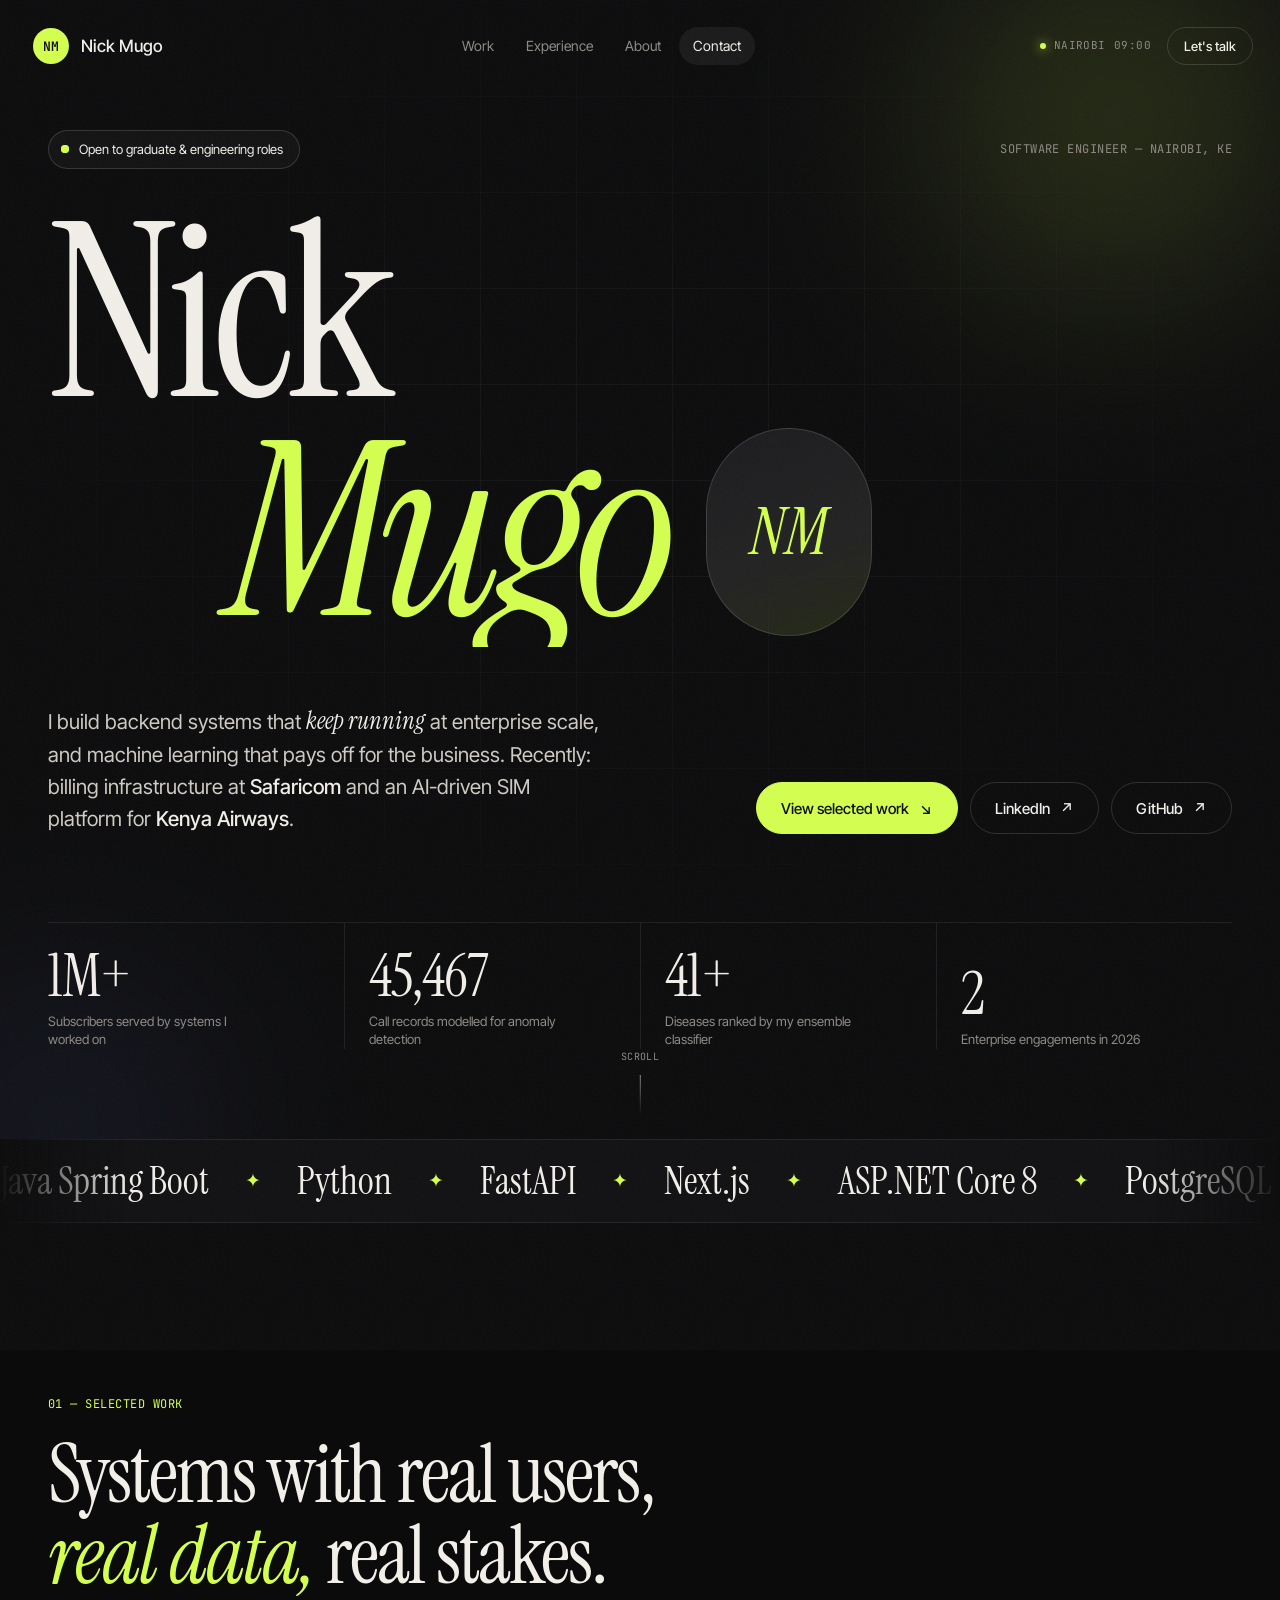
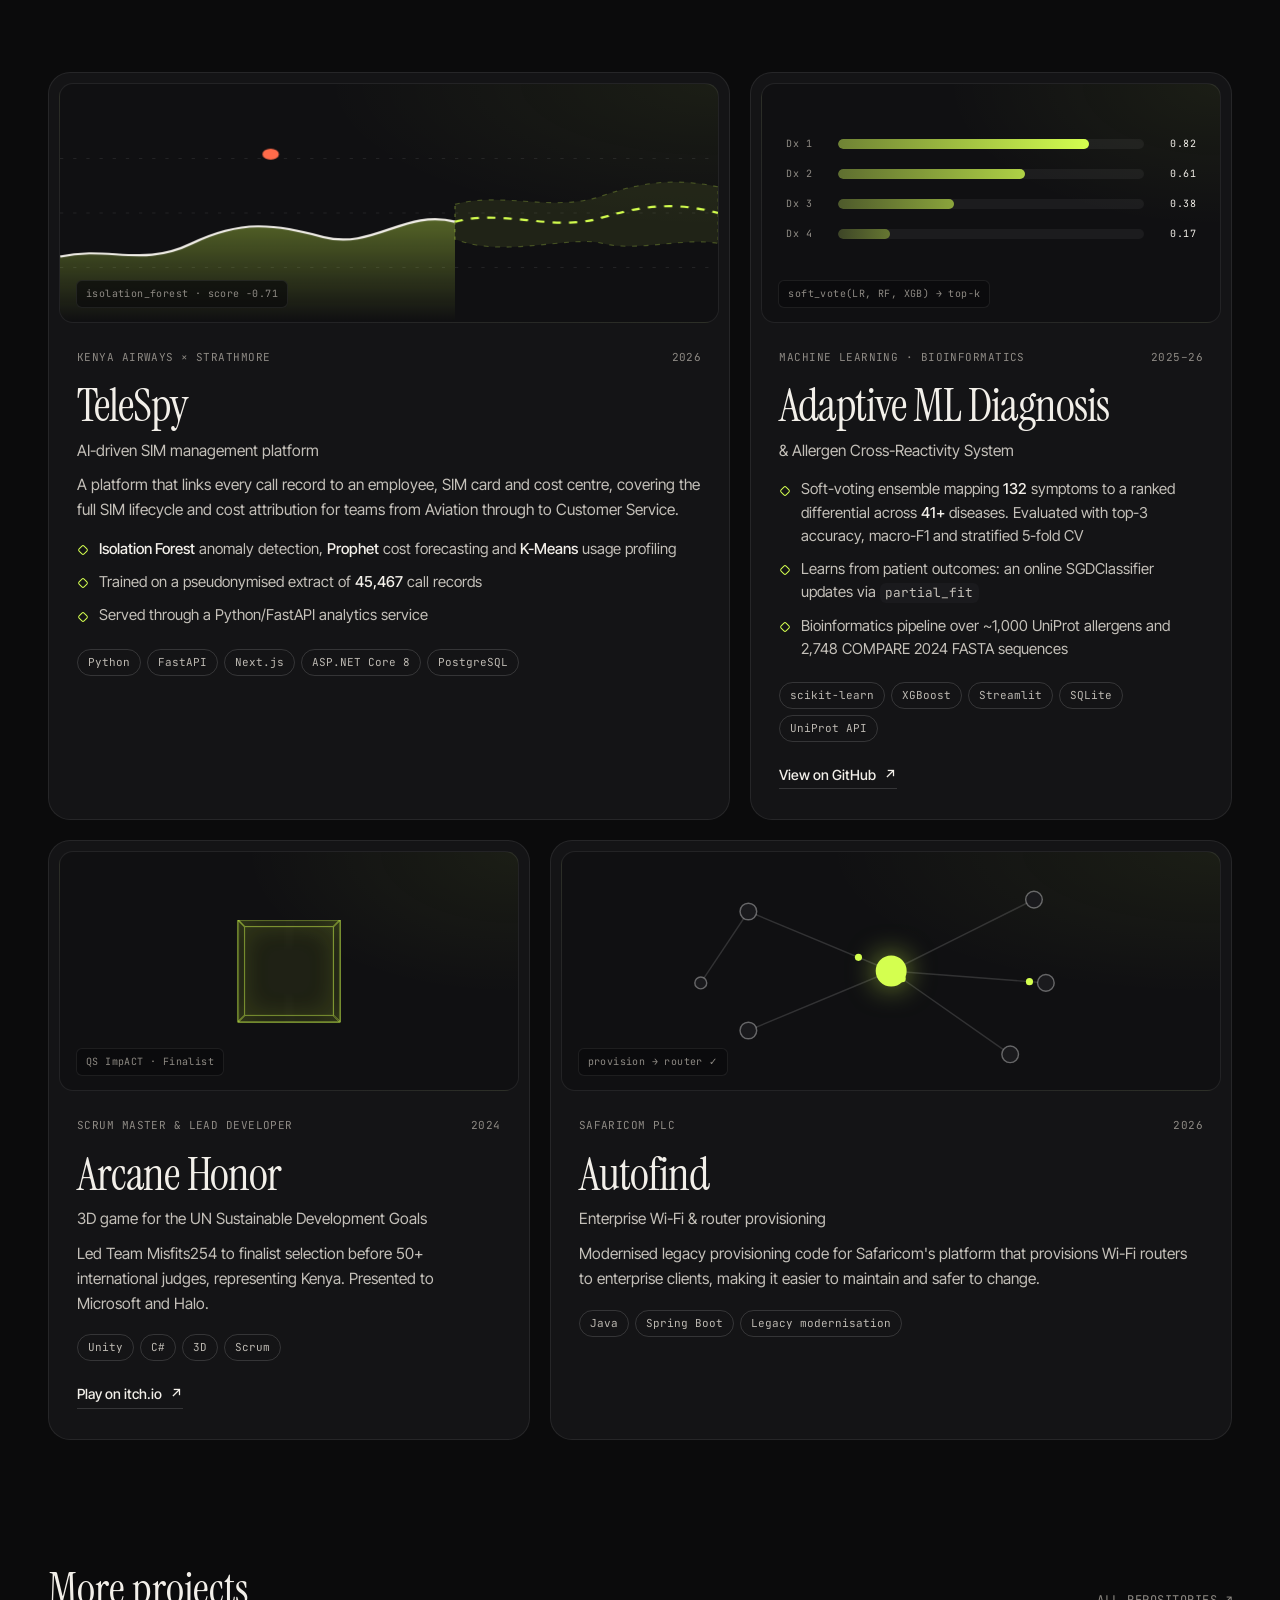
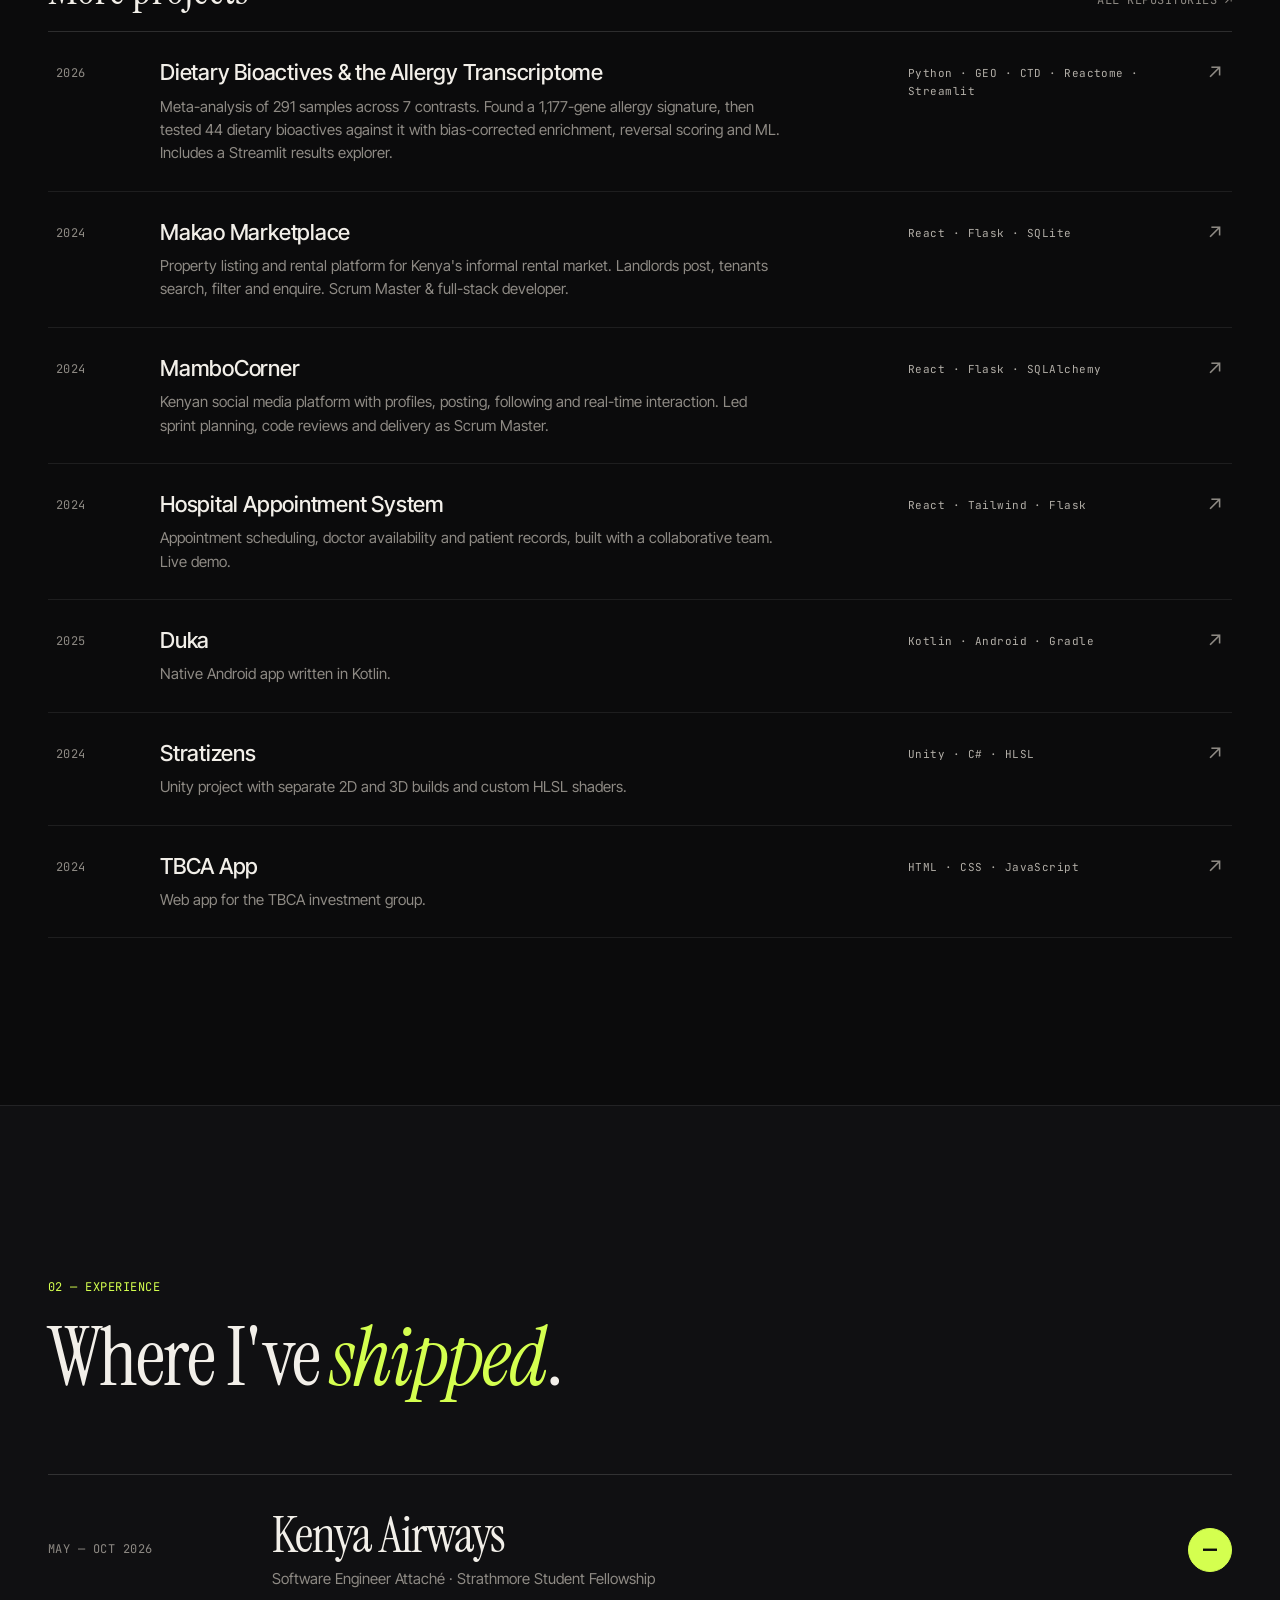
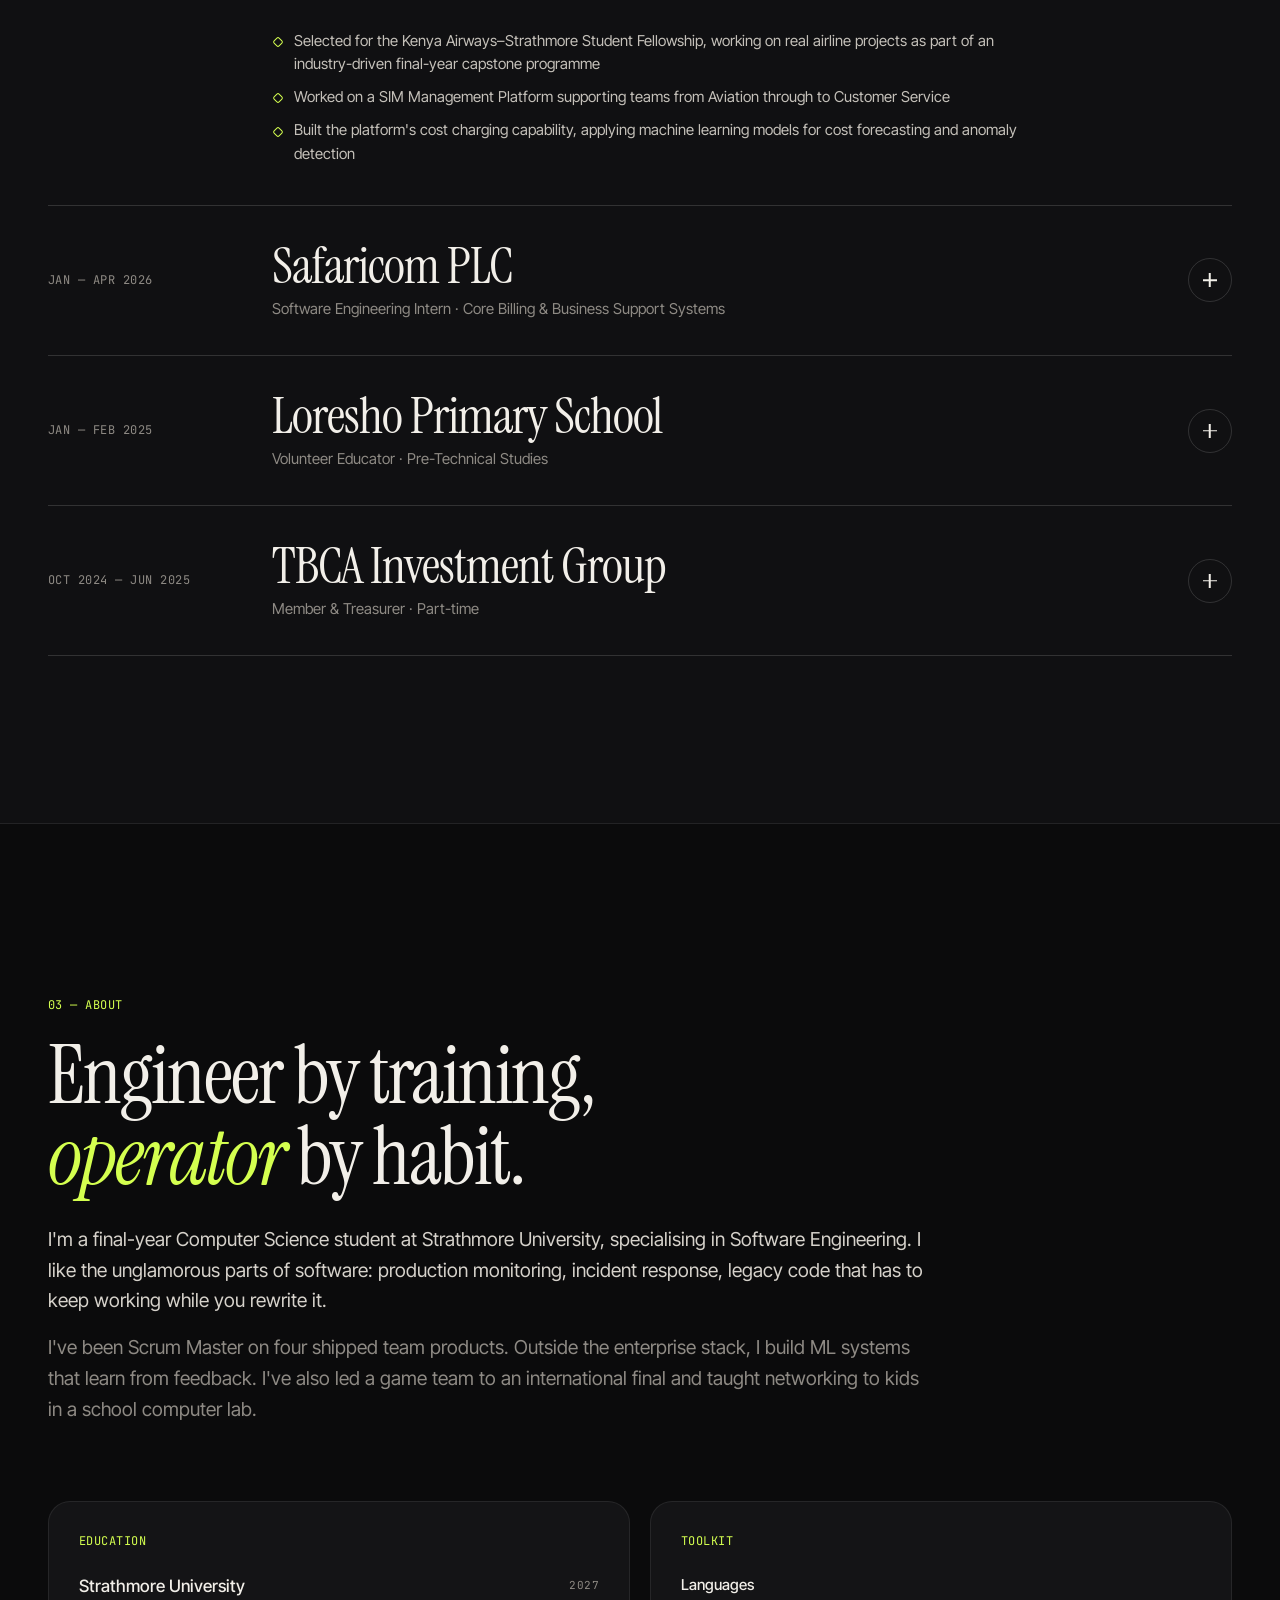
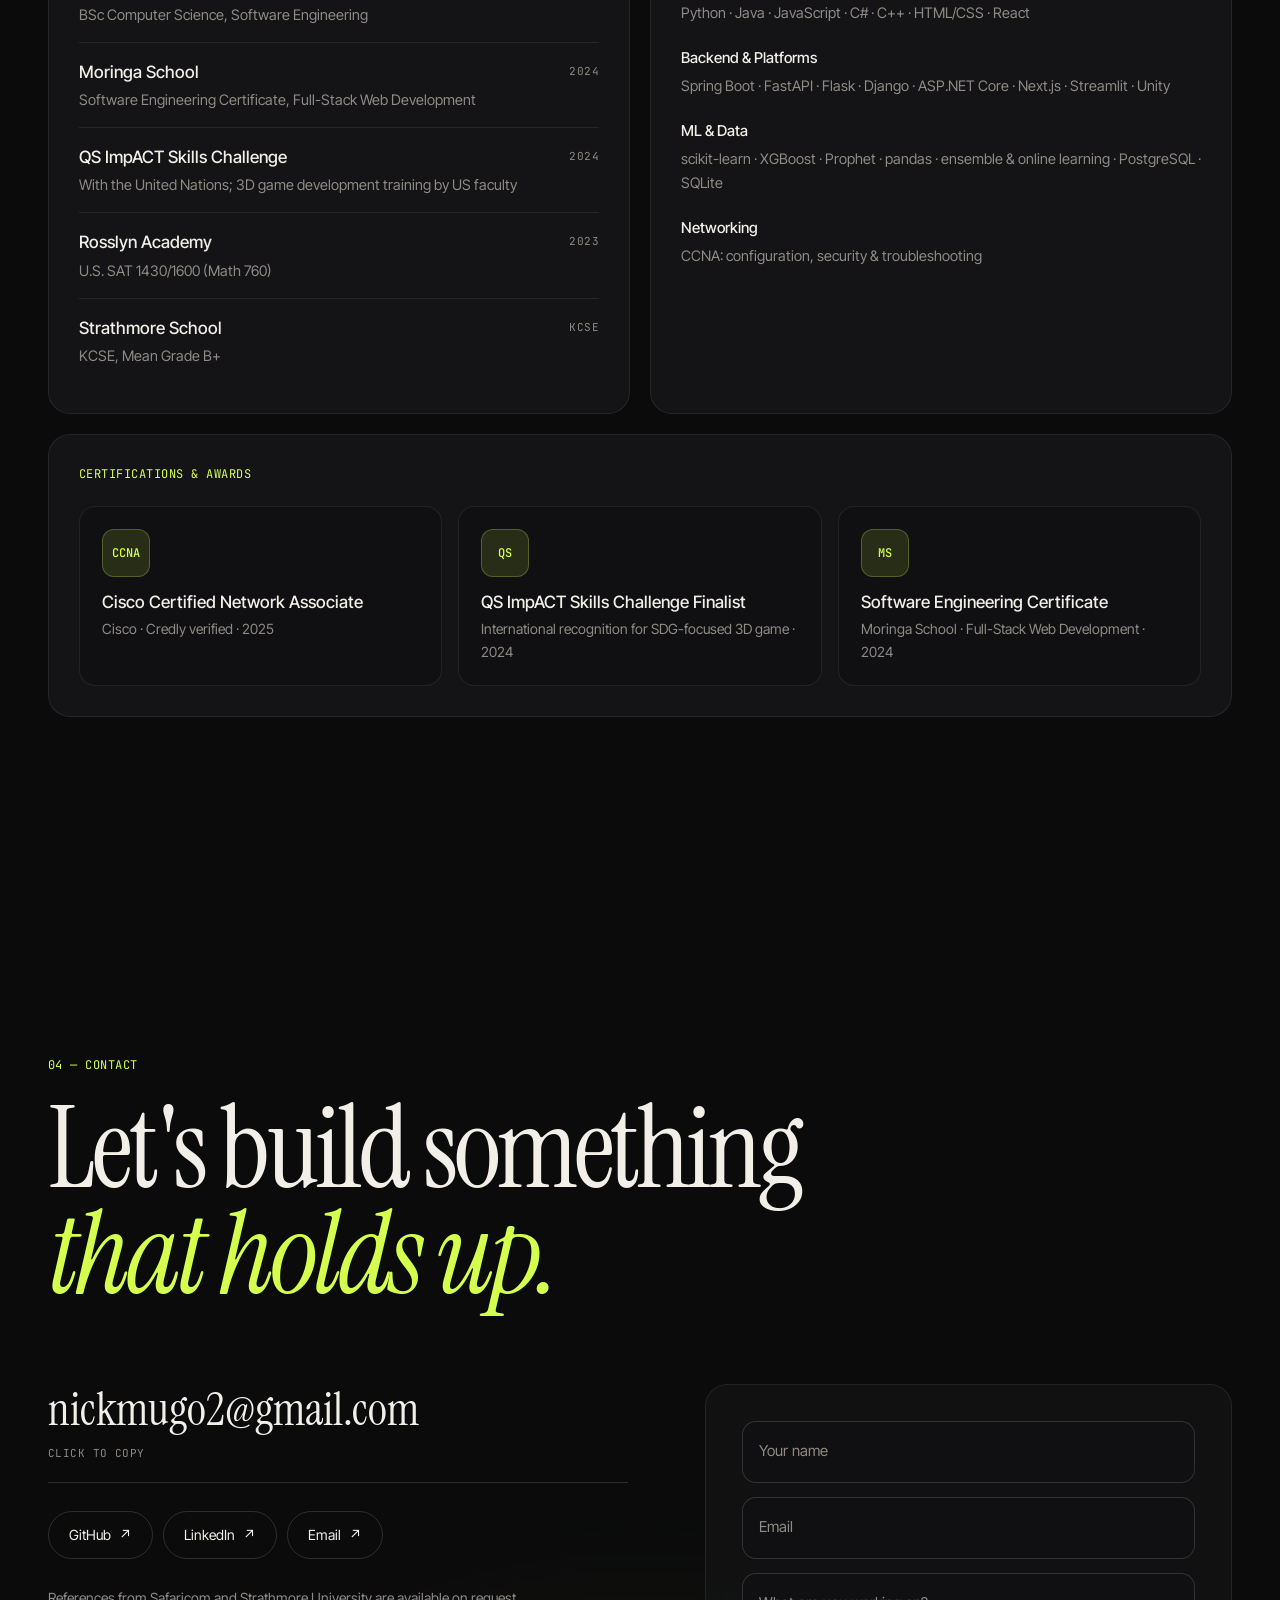
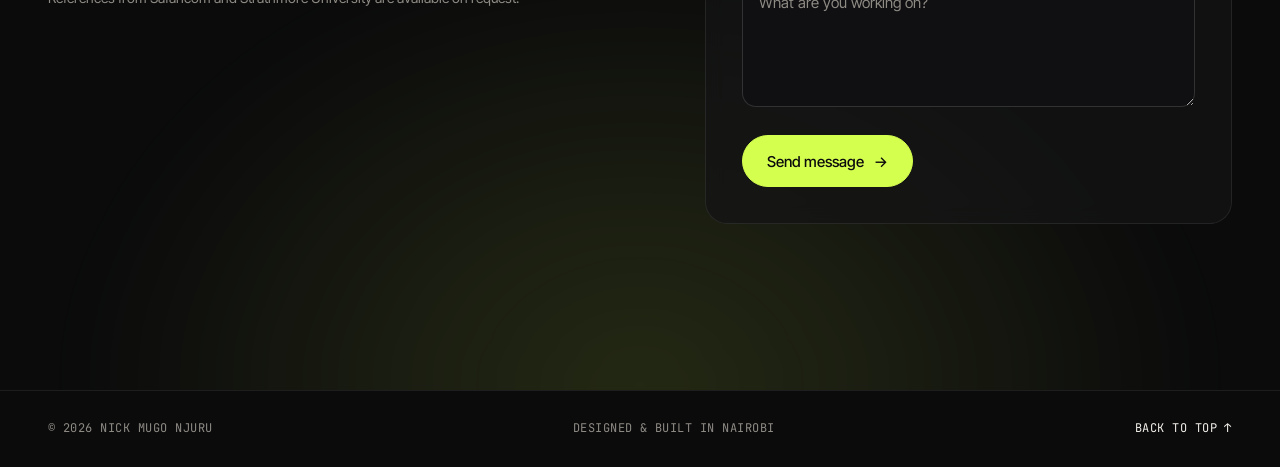
==== index.html @ c9671771 "Build portfolio site: hero, selected work, GitHub projects, experience, contact Static HTML/CSS/JS w" ====
<!doctype html>
<html lang="en">
<head>
  <meta charset="utf-8" />
  <meta name="viewport" content="width=device-width, initial-scale=1" />
  <title>Nick Mugo — Software Engineer</title>
  <meta name="description" content="Nick Mugo Njuru is a Nairobi-based software engineer building enterprise backend systems and applied machine learning — Safaricom, Kenya Airways, Strathmore University." />
  <meta name="theme-color" content="#0b0b0c" />
  <meta property="og:type" content="website" />
  <meta property="og:title" content="Nick Mugo — Software Engineer" />
  <meta property="og:description" content="Enterprise backend systems and applied machine learning, built in Nairobi." />
  <meta name="twitter:card" content="summary" />
  <link rel="icon" href="favicon.svg" type="image/svg+xml" />
  <link rel="preconnect" href="https://fonts.googleapis.com" />
  <link rel="preconnect" href="https://fonts.gstatic.com" crossorigin />
  <link href="https://fonts.googleapis.com/css2?family=Instrument+Serif:ital@0;1&family=Inter+Tight:wght@300;400;500;600&family=JetBrains+Mono:wght@400;500&display=swap" rel="stylesheet" />
  <link rel="stylesheet" href="styles.css" />
  <script type="application/ld+json">
  {
    "@context": "https://schema.org",
    "@type": "Person",
    "name": "Nick Mugo Njuru",
    "jobTitle": "Software Engineer",
    "address": { "@type": "PostalAddress", "addressLocality": "Nairobi", "addressCountry": "KE" },
    "alumniOf": ["Strathmore University", "Moringa School"],
    "sameAs": ["https://github.com/NICKMUGO", "https://www.linkedin.com/in/nick-mugo-685154302/"]
  }
  </script>
</head>
<body>
  <a class="skip" href="#main">Skip to content</a>
  <div class="grain" aria-hidden="true"></div>

  <!-- ============ NAV ============ -->
  <header class="nav" id="nav">
    <a href="#top" class="nav__logo" aria-label="Nick Mugo, home">
      <span class="mark">NM</span>
      <span class="nav__name">Nick Mugo</span>
    </a>
    <nav class="nav__links" aria-label="Primary">
      <a href="#work">Work</a>
      <a href="#experience">Experience</a>
      <a href="#about">About</a>
      <a href="#contact">Contact</a>
    </nav>
    <div class="nav__meta">
      <span class="clock mono"><span class="dot"></span>Nairobi <time id="clock">--:--</time></span>
      <a href="#contact" class="btn btn--sm magnetic">Let's talk</a>
    </div>
    <button class="nav__toggle" id="menuToggle" aria-expanded="false" aria-controls="mobileMenu" aria-label="Open menu">
      <span></span><span></span>
    </button>
  </header>

  <div class="mobile-menu" id="mobileMenu" hidden>
    <a href="#work">Work</a>
    <a href="#experience">Experience</a>
    <a href="#about">About</a>
    <a href="#contact">Contact</a>
  </div>

  <main id="main">
    <!-- ============ HERO ============ -->
    <section class="hero" id="top">
      <div class="hero__bg" aria-hidden="true">
        <div class="orb orb--a"></div>
        <div class="orb orb--b"></div>
        <div class="gridlines"></div>
      </div>

      <div class="container hero__inner">
        <div class="hero__top reveal">
          <span class="pill"><span class="pulse"></span>Open to graduate &amp; engineering roles</span>
          <span class="mono muted">Software Engineer — Nairobi, KE</span>
        </div>

        <h1 class="hero__title" aria-label="Nick Mugo">
          <span class="line"><span class="word">Nick</span></span>
          <span class="line line--indent"><span class="word"><em>Mugo</em></span><span class="hero__portrait" aria-hidden="true">
            <img src="assets/profile.jpg" alt="" onerror="this.remove()" />
            <span class="monogram">NM</span>
          </span></span>
        </h1>

        <div class="hero__bottom">
          <p class="hero__lede reveal">
            I build backend systems that <em>keep running</em> at enterprise scale, and machine learning that
            pays off for the business. Recently: billing infrastructure at <strong>Safaricom</strong> and an
            AI-driven SIM platform for <strong>Kenya&nbsp;Airways</strong>.
          </p>
          <div class="hero__cta reveal">
            <a href="#work" class="btn btn--primary magnetic">View selected work <span class="arrow">↘</span></a>
            <a href="https://www.linkedin.com/in/nick-mugo-685154302/" target="_blank" rel="noopener" class="btn btn--ghost magnetic">LinkedIn <span class="arrow">↗</span></a>
            <a href="https://github.com/NICKMUGO" target="_blank" rel="noopener" class="btn btn--ghost magnetic">GitHub <span class="arrow">↗</span></a>
          </div>
        </div>

        <dl class="stats reveal">
          <div class="stat"><dt>Subscribers served by systems I worked on</dt><dd><span data-count="1" data-suffix="M+">0</span></dd></div>
          <div class="stat"><dt>Call records modelled for anomaly detection</dt><dd><span data-count="45467">0</span></dd></div>
          <div class="stat"><dt>Diseases ranked by my ensemble classifier</dt><dd><span data-count="41" data-suffix="+">0</span></dd></div>
          <div class="stat"><dt>Enterprise engagements in 2026</dt><dd><span data-count="2">0</span></dd></div>
        </dl>
      </div>

      <a href="#work" class="scroll-cue mono" aria-label="Scroll to work">
        <span>Scroll</span><span class="scroll-cue__bar"></span>
      </a>
    </section>

    <!-- ============ MARQUEE ============ -->
    <div class="marquee" aria-label="Technologies">
      <div class="marquee__track">
        <span>Java Spring Boot</span><i>✦</i><span>Python</span><i>✦</i><span>FastAPI</span><i>✦</i><span>Next.js</span><i>✦</i>
        <span>ASP.NET Core 8</span><i>✦</i><span>PostgreSQL</span><i>✦</i><span>scikit-learn</span><i>✦</i><span>XGBoost</span><i>✦</i>
        <span>Prophet</span><i>✦</i><span>Unity &amp; C#</span><i>✦</i><span>React</span><i>✦</i><span>CCNA Networking</span><i>✦</i>
      </div>
    </div>

    <!-- ============ WORK ============ -->
    <section class="section" id="work">
      <div class="container">
        <header class="section__head reveal">
          <span class="eyebrow mono">01 — Selected work</span>
          <h2 class="section__title">Systems with real users,<br /><em>real data,</em> real stakes.</h2>
        </header>

        <div class="bento">
          <!-- TeleSpy -->
          <article class="card card--a reveal spot">
            <div class="card__visual viz-forecast" aria-hidden="true">
              <svg viewBox="0 0 400 200" preserveAspectRatio="none">
                <defs>
                  <linearGradient id="gf" x1="0" x2="0" y1="0" y2="1">
                    <stop offset="0" stop-color="var(--accent)" stop-opacity=".35" />
                    <stop offset="1" stop-color="var(--accent)" stop-opacity="0" />
                  </linearGradient>
                </defs>
                <g class="gl"><line x1="0" y1="50" x2="400" y2="50"/><line x1="0" y1="100" x2="400" y2="100"/><line x1="0" y1="150" x2="400" y2="150"/></g>
                <path class="band" d="M240 92 C 270 80, 300 100, 330 84 S 380 70, 400 76 L400 128 C 380 122, 350 136, 330 128 S 270 142, 240 124 Z" />
                <path class="area" d="M0 140 C 30 130, 50 150, 80 128 S 130 110, 160 122 S 210 96, 240 108 L240 200 L0 200 Z" fill="url(#gf)" />
                <path class="line-actual" d="M0 140 C 30 130, 50 150, 80 128 S 130 110, 160 122 S 210 96, 240 108" />
                <path class="line-fc" d="M240 108 C 270 96, 300 118, 330 104 S 380 92, 400 100" />
                <circle class="anomaly" cx="128" cy="46" r="5" />
                <circle class="anomaly-ring" cx="128" cy="46" r="5" />
              </svg>
              <span class="viz-label mono">isolation_forest · score −0.71</span>
            </div>
            <div class="card__body">
              <div class="card__meta mono"><span>Kenya Airways × Strathmore</span><span>2026</span></div>
              <h3 class="card__title">TeleSpy</h3>
              <p class="card__sub">AI-driven SIM management platform</p>
              <p>A platform that links every call record to an employee, SIM card and cost centre, covering the full SIM lifecycle and cost attribution for teams from Aviation through to Customer Service.</p>
              <ul class="ticks">
                <li><b>Isolation Forest</b> anomaly detection, <b>Prophet</b> cost forecasting and <b>K-Means</b> usage profiling</li>
                <li>Trained on a pseudonymised extract of <b>45,467</b> call records</li>
                <li>Served through a Python/FastAPI analytics service</li>
              </ul>
              <div class="tags"><span>Python</span><span>FastAPI</span><span>Next.js</span><span>ASP.NET Core 8</span><span>PostgreSQL</span></div>
            </div>
          </article>

          <!-- ML Diagnosis -->
          <article class="card card--b reveal spot">
            <div class="card__visual viz-bars" aria-hidden="true">
              <div class="bars">
                <div class="bar" style="--v:.82"><span class="mono">Dx 1</span><i></i><b class="mono">0.82</b></div>
                <div class="bar" style="--v:.61"><span class="mono">Dx 2</span><i></i><b class="mono">0.61</b></div>
                <div class="bar" style="--v:.38"><span class="mono">Dx 3</span><i></i><b class="mono">0.38</b></div>
                <div class="bar" style="--v:.17"><span class="mono">Dx 4</span><i></i><b class="mono">0.17</b></div>
              </div>
              <span class="viz-label mono">soft_vote(LR, RF, XGB) → top-k</span>
            </div>
            <div class="card__body">
              <div class="card__meta mono"><span>Machine learning · Bioinformatics</span><span>2025–26</span></div>
              <h3 class="card__title">Adaptive ML Diagnosis</h3>
              <p class="card__sub">&amp; Allergen Cross-Reactivity System</p>
              <ul class="ticks">
                <li>Soft-voting ensemble mapping <b>132</b> symptoms to a ranked differential across <b>41+</b> diseases. Evaluated with top-3 accuracy, macro-F1 and stratified 5-fold CV</li>
                <li>Learns from patient outcomes: an online SGDClassifier updates via <code>partial_fit</code></li>
                <li>Bioinformatics pipeline over ~1,000 UniProt allergens and 2,748 COMPARE 2024 FASTA sequences</li>
              </ul>
              <div class="tags"><span>scikit-learn</span><span>XGBoost</span><span>Streamlit</span><span>SQLite</span><span>UniProt API</span></div>
              <a class="card__link" href="https://github.com/NICKMUGO/MachineLearning_AdaptiveDiagnosis_Project" target="_blank" rel="noopener">View on GitHub <span class="arrow">↗</span></a>
            </div>
          </article>

          <!-- Arcane Honor -->
          <article class="card card--c reveal spot">
            <div class="card__visual viz-cube" aria-hidden="true">
              <div class="scene">
                <div class="cube">
                  <span class="f f1"></span><span class="f f2"></span><span class="f f3"></span>
                  <span class="f f4"></span><span class="f f5"></span><span class="f f6"></span>
                </div>
              </div>
              <span class="viz-label mono">QS ImpACT · Finalist</span>
            </div>
            <div class="card__body">
              <div class="card__meta mono"><span>Scrum Master &amp; Lead Developer</span><span>2024</span></div>
              <h3 class="card__title">Arcane Honor</h3>
              <p class="card__sub">3D game for the UN Sustainable Development Goals</p>
              <p>Led Team Misfits254 to finalist selection before 50+ international judges, representing Kenya. Presented to Microsoft and Halo.</p>
              <div class="tags"><span>Unity</span><span>C#</span><span>3D</span><span>Scrum</span></div>
              <a class="card__link" href="https://nickmugo.itch.io/misfitskenya" target="_blank" rel="noopener">Play on itch.io <span class="arrow">↗</span></a>
            </div>
          </article>

          <!-- Autofind -->
          <article class="card card--d reveal spot">
            <div class="card__visual viz-net" aria-hidden="true">
              <svg viewBox="0 0 400 200">
                <g class="links">
                  <path d="M200 100 L80 50" /><path d="M200 100 L80 150" /><path d="M200 100 L320 40" />
                  <path d="M200 100 L330 110" /><path d="M200 100 L300 170" /><path d="M80 50 L40 110" />
                </g>
                <g class="packets">
                  <circle r="3"><animateMotion dur="2.4s" repeatCount="indefinite" path="M200 100 L80 50" /></circle>
                  <circle r="3"><animateMotion dur="3s" repeatCount="indefinite" path="M200 100 L320 40" /></circle>
                  <circle r="3"><animateMotion dur="2.7s" repeatCount="indefinite" path="M200 100 L300 170" /></circle>
                  <circle r="3"><animateMotion dur="3.3s" repeatCount="indefinite" path="M200 100 L330 110" /></circle>
                </g>
                <g class="nodes">
                  <circle cx="80" cy="50" r="7"/><circle cx="80" cy="150" r="7"/><circle cx="320" cy="40" r="7"/>
                  <circle cx="330" cy="110" r="7"/><circle cx="300" cy="170" r="7"/><circle cx="40" cy="110" r="5"/>
                  <circle class="hub" cx="200" cy="100" r="13"/>
                </g>
              </svg>
              <span class="viz-label mono">provision → router ✓</span>
            </div>
            <div class="card__body">
              <div class="card__meta mono"><span>Safaricom PLC</span><span>2026</span></div>
              <h3 class="card__title">Autofind</h3>
              <p class="card__sub">Enterprise Wi-Fi &amp; router provisioning</p>
              <p>Modernised legacy provisioning code for Safaricom's platform that provisions Wi-Fi routers to enterprise clients, making it easier to maintain and safer to change.</p>
              <div class="tags"><span>Java</span><span>Spring Boot</span><span>Legacy modernisation</span></div>
            </div>
          </article>
        </div>

        <div class="archive">
          <header class="archive__head reveal">
            <h3 class="archive__title">More projects</h3>
            <a class="mono archive__all" href="https://github.com/NICKMUGO?tab=repositories" target="_blank" rel="noopener">All repositories ↗</a>
          </header>
          <ul class="archive__list">
            <li class="reveal"><a href="https://github.com/NICKMUGO/DietaryBioactivesAndAllergy" target="_blank" rel="noopener">
              <span class="archive__year mono">2026</span>
              <span class="archive__name">Dietary Bioactives &amp; the Allergy Transcriptome<small>Meta-analysis of 291 samples across 7 contrasts. Found a 1,177-gene allergy signature, then tested 44 dietary bioactives against it with bias-corrected enrichment, reversal scoring and ML. Includes a Streamlit results explorer.</small></span>
              <span class="archive__stack mono">Python · GEO · CTD · Reactome · Streamlit</span>
              <span class="archive__go" aria-hidden="true">↗</span></a></li>
            <li class="reveal"><a href="https://github.com/NICKMUGO/Real-Estate-App" target="_blank" rel="noopener">
              <span class="archive__year mono">2024</span>
              <span class="archive__name">Makao Marketplace<small>Property listing and rental platform for Kenya's informal rental market. Landlords post, tenants search, filter and enquire. Scrum Master &amp; full-stack developer.</small></span>
              <span class="archive__stack mono">React · Flask · SQLite</span>
              <span class="archive__go" aria-hidden="true">↗</span></a></li>
            <li class="reveal"><a href="https://github.com/Njmwas-Moringa-Class/social-media-application-social-media-app" target="_blank" rel="noopener">
              <span class="archive__year mono">2024</span>
              <span class="archive__name">MamboCorner<small>Kenyan social media platform with profiles, posting, following and real-time interaction. Led sprint planning, code reviews and delivery as Scrum Master.</small></span>
              <span class="archive__stack mono">React · Flask · SQLAlchemy</span>
              <span class="archive__go" aria-hidden="true">↗</span></a></li>
            <li class="reveal"><a href="https://hospital-mgmt-system.vercel.app" target="_blank" rel="noopener">
              <span class="archive__year mono">2024</span>
              <span class="archive__name">Hospital Appointment System<small>Appointment scheduling, doctor availability and patient records, built with a collaborative team. Live demo.</small></span>
              <span class="archive__stack mono">React · Tailwind · Flask</span>
              <span class="archive__go" aria-hidden="true">↗</span></a></li>
            <li class="reveal"><a href="https://github.com/NICKMUGO/Duka" target="_blank" rel="noopener">
              <span class="archive__year mono">2025</span>
              <span class="archive__name">Duka<small>Native Android app written in Kotlin.</small></span>
              <span class="archive__stack mono">Kotlin · Android · Gradle</span>
              <span class="archive__go" aria-hidden="true">↗</span></a></li>
            <li class="reveal"><a href="https://github.com/NICKMUGO/Operating-System-Strath" target="_blank" rel="noopener">
              <span class="archive__year mono">2024</span>
              <span class="archive__name">Stratizens<small>Unity project with separate 2D and 3D builds and custom HLSL shaders.</small></span>
              <span class="archive__stack mono">Unity · C# · HLSL</span>
              <span class="archive__go" aria-hidden="true">↗</span></a></li>
            <li class="reveal"><a href="https://github.com/NICKMUGO/TBCA-app" target="_blank" rel="noopener">
              <span class="archive__year mono">2024</span>
              <span class="archive__name">TBCA App<small>Web app for the TBCA investment group.</small></span>
              <span class="archive__stack mono">HTML · CSS · JavaScript</span>
              <span class="archive__go" aria-hidden="true">↗</span></a></li>
          </ul>
        </div>
      </div>
    </section>

    <!-- ============ EXPERIENCE ============ -->
    <section class="section section--alt" id="experience">
      <div class="container">
        <header class="section__head reveal">
          <span class="eyebrow mono">02 — Experience</span>
          <h2 class="section__title">Where I've <em>shipped</em>.</h2>
        </header>

        <ol class="xp">
          <li class="xp__item reveal">
            <details open>
              <summary>
                <span class="xp__date mono">May — Oct 2026</span>
                <span class="xp__role">
                  <span class="xp__co">Kenya Airways</span>
                  <span class="xp__title">Software Engineer Attaché · Strathmore Student Fellowship</span>
                </span>
                <span class="xp__plus" aria-hidden="true"></span>
              </summary>
              <div class="xp__body">
                <ul class="ticks">
                  <li>Selected for the Kenya Airways–Strathmore Student Fellowship, working on real airline projects as part of an industry-driven final-year capstone programme</li>
                  <li>Worked on a SIM Management Platform supporting teams from Aviation through to Customer Service</li>
                  <li>Built the platform's cost charging capability, applying machine learning models for cost forecasting and anomaly detection</li>
                </ul>
              </div>
            </details>
          </li>

          <li class="xp__item reveal">
            <details>
              <summary>
                <span class="xp__date mono">Jan — Apr 2026</span>
                <span class="xp__role">
                  <span class="xp__co">Safaricom PLC</span>
                  <span class="xp__title">Software Engineering Intern · Core Billing &amp; Business Support Systems</span>
                </span>
                <span class="xp__plus" aria-hidden="true"></span>
              </summary>
              <div class="xp__body">
                <ul class="ticks">
                  <li>Built and maintained Java Spring Boot backend services within Safaricom's enterprise billing infrastructure, serving millions of subscribers</li>
                  <li>Modernised legacy billing code into scalable, maintainable architectures, improving reliability and performance</li>
                  <li>Integrated APIs across enterprise workflows, so cross-functional teams could collaborate and deliver faster</li>
                  <li>Monitored live production billing systems 24/7 to keep enterprise infrastructure up and reliable</li>
                  <li>Investigated fraudulent till-number transactions linked to Bonga Points redemption by querying production records</li>
                  <li>Supported incident and change management: diagnosing production issues, escalating critical failures and deploying safely without disrupting live operations</li>
                </ul>
              </div>
            </details>
          </li>

          <li class="xp__item reveal">
            <details>
              <summary>
                <span class="xp__date mono">Jan — Feb 2025</span>
                <span class="xp__role">
                  <span class="xp__co">Loresho Primary School</span>
                  <span class="xp__title">Volunteer Educator · Pre-Technical Studies</span>
                </span>
                <span class="xp__plus" aria-hidden="true"></span>
              </summary>
              <div class="xp__body">
                <ul class="ticks">
                  <li>Taught internet safety, cybersecurity and networking to 30+ primary students through hands-on lab sessions</li>
                </ul>
              </div>
            </details>
          </li>

          <li class="xp__item reveal">
            <details>
              <summary>
                <span class="xp__date mono">Oct 2024 — Jun 2025</span>
                <span class="xp__role">
                  <span class="xp__co">TBCA Investment Group</span>
                  <span class="xp__title">Member &amp; Treasurer · Part-time</span>
                </span>
                <span class="xp__plus" aria-hidden="true"></span>
              </summary>
              <div class="xp__body">
                <ul class="ticks">
                  <li>Member of a 15-person investment group founded by Strathmore alumni, investing in stocks, bonds, real estate and startups</li>
                  <li>As Treasurer, managed group expenditures, financial records and member loan issuance</li>
                </ul>
              </div>
            </details>
          </li>
        </ol>
      </div>
    </section>

    <!-- ============ ABOUT ============ -->
    <section class="section" id="about">
      <div class="container about">
        <div class="about__intro reveal">
          <span class="eyebrow mono">03 — About</span>
          <h2 class="section__title">Engineer by training,<br /><em>operator</em> by habit.</h2>
          <p class="lead">I'm a final-year Computer Science student at Strathmore University, specialising in Software Engineering. I like the unglamorous parts of software: production monitoring, incident response, legacy code that has to keep working while you rewrite it.</p>
          <p class="lead muted">I've been Scrum Master on four shipped team products. Outside the enterprise stack, I build ML systems that learn from feedback. I've also led a game team to an international final and taught networking to kids in a school computer lab.</p>
        </div>

        <div class="about__grid">
          <div class="panel reveal">
            <h3 class="panel__title mono">Education</h3>
            <ul class="edu">
              <li><div><b>Strathmore University</b><span>BSc Computer Science, Software Engineering</span></div><em class="mono">2027</em></li>
              <li><div><b>Moringa School</b><span>Software Engineering Certificate, Full-Stack Web Development</span></div><em class="mono">2024</em></li>
              <li><div><b>QS ImpACT Skills Challenge</b><span>With the United Nations; 3D game development training by US faculty</span></div><em class="mono">2024</em></li>
              <li><div><b>Rosslyn Academy</b><span>U.S. SAT 1430/1600 (Math 760)</span></div><em class="mono">2023</em></li>
              <li><div><b>Strathmore School</b><span>KCSE, Mean Grade B+</span></div><em class="mono">KCSE</em></li>
            </ul>
          </div>

          <div class="panel reveal">
            <h3 class="panel__title mono">Toolkit</h3>
            <div class="skills">
              <div><h4>Languages</h4><p>Python · Java · JavaScript · C# · C++ · HTML/CSS · React</p></div>
              <div><h4>Backend &amp; Platforms</h4><p>Spring Boot · FastAPI · Flask · Django · ASP.NET Core · Next.js · Streamlit · Unity</p></div>
              <div><h4>ML &amp; Data</h4><p>scikit-learn · XGBoost · Prophet · pandas · ensemble &amp; online learning · PostgreSQL · SQLite</p></div>
              <div><h4>Networking</h4><p>CCNA: configuration, security &amp; troubleshooting</p></div>
            </div>
          </div>

          <div class="panel panel--awards reveal">
            <h3 class="panel__title mono">Certifications &amp; awards</h3>
            <ul class="awards">
              <li>
                <span class="badge">CCNA</span>
                <div><b>Cisco Certified Network Associate</b><span>Cisco · Credly verified · 2025</span></div>
                <a class="card__link" data-link="credly" href="#" target="_blank" rel="noopener" aria-label="View CCNA badge on Credly">Verify <span class="arrow">↗</span></a>
              </li>
              <li>
                <span class="badge">QS</span>
                <div><b>QS ImpACT Skills Challenge Finalist</b><span>International recognition for SDG-focused 3D game · 2024</span></div>
              </li>
              <li>
                <span class="badge">MS</span>
                <div><b>Software Engineering Certificate</b><span>Moringa School · Full-Stack Web Development · 2024</span></div>
              </li>
            </ul>
          </div>
        </div>
      </div>
    </section>

    <!-- ============ CONTACT ============ -->
    <section class="section contact" id="contact">
      <div class="contact__glow" aria-hidden="true"></div>
      <div class="container">
        <span class="eyebrow mono reveal">04 — Contact</span>
        <h2 class="contact__title reveal">Let's build something<br /><em>that holds up.</em></h2>

        <div class="contact__grid">
          <div class="contact__links reveal">
            <button class="email magnetic" id="copyEmail" data-email="nickmugo2@gmail.com" type="button">
              <span class="email__addr">nickmugo2@gmail.com</span>
              <span class="email__hint mono" id="copyHint">Click to copy</span>
            </button>
            <ul class="socials">
              <li><a href="https://github.com/NICKMUGO" target="_blank" rel="noopener">GitHub <span class="arrow">↗</span></a></li>
              <li><a href="https://www.linkedin.com/in/nick-mugo-685154302/" target="_blank" rel="noopener">LinkedIn <span class="arrow">↗</span></a></li>
              <li><a href="mailto:nickmugo2@gmail.com">Email <span class="arrow">↗</span></a></li>
            </ul>
            <p class="muted small">References from Safaricom and Strathmore University are available on request.</p>
          </div>

          <form class="form reveal" name="contact" method="POST" data-netlify="true" netlify-honeypot="bot-field" action="/thanks.html">
            <input type="hidden" name="form-name" value="contact" />
            <p class="hp"><label>Leave this empty <input name="bot-field" /></label></p>
            <div class="field">
              <input id="f-name" name="name" type="text" placeholder=" " required autocomplete="name" />
              <label for="f-name">Your name</label>
            </div>
            <div class="field">
              <input id="f-email" name="email" type="email" placeholder=" " required autocomplete="email" />
              <label for="f-email">Email</label>
            </div>
            <div class="field">
              <textarea id="f-msg" name="message" rows="4" placeholder=" " required></textarea>
              <label for="f-msg">What are you working on?</label>
            </div>
            <button class="btn btn--primary magnetic" type="submit">Send message <span class="arrow">→</span></button>
          </form>
        </div>
      </div>
    </section>
  </main>

  <footer class="footer">
    <div class="container footer__inner">
      <span class="mono muted">© <span id="year">2026</span> Nick Mugo Njuru</span>
      <span class="mono muted">Designed &amp; built in Nairobi</span>
      <a href="#top" class="mono">Back to top ↑</a>
    </div>
  </footer>

  <script src="main.js" defer></script>
</body>
</html>
---- styles.css ----
/* =========================================================
   Nick Mugo — Portfolio
   ========================================================= */
:root {
  --bg: #0b0b0c;
  --bg-2: #101012;
  --surface: #141416;
  --surface-2: #1a1a1d;
  --line: rgba(255, 255, 255, 0.08);
  --line-2: rgba(255, 255, 255, 0.14);
  --text: #f2efe9;
  --muted: #8e8a84;
  --accent: #d4ff4f;
  --accent-ink: #0b0b0c;
  --accent-soft: rgba(212, 255, 79, 0.12);

  --serif: "Instrument Serif", ui-serif, Georgia, serif;
  --sans: "Inter Tight", ui-sans-serif, system-ui, -apple-system, sans-serif;
  --mono: "JetBrains Mono", ui-monospace, SFMono-Regular, Menlo, monospace;

  --ease: cubic-bezier(0.22, 1, 0.36, 1);
  --radius: 22px;
  --gutter: clamp(16px, 4vw, 48px);
  --maxw: 1280px;
  color-scheme: dark;
}

*, *::before, *::after { box-sizing: border-box; }
html { scroll-behavior: smooth; -webkit-text-size-adjust: 100%; }
body {
  margin: 0;
  background: var(--bg);
  color: var(--text);
  font-family: var(--sans);
  font-size: 17px;
  line-height: 1.6;
  -webkit-font-smoothing: antialiased;
  text-rendering: optimizeLegibility;
  overflow-x: hidden;
}
img { max-width: 100%; display: block; }
a { color: inherit; text-decoration: none; }
em { font-family: var(--serif); font-style: italic; font-weight: 400; }
code { font-family: var(--mono); font-size: 0.85em; background: var(--surface-2); padding: 0.1em 0.4em; border-radius: 6px; }
::selection { background: var(--accent); color: var(--accent-ink); }
:focus-visible { outline: 2px solid var(--accent); outline-offset: 3px; border-radius: 6px; }

.mono { font-family: var(--mono); font-size: 12px; letter-spacing: 0.04em; text-transform: uppercase; }
.muted { color: var(--muted); }
.small { font-size: 14px; }
.container { width: 100%; max-width: var(--maxw); margin: 0 auto; padding: 0 var(--gutter); }

.skip { position: absolute; left: -999px; top: 8px; z-index: 100; background: var(--accent); color: var(--accent-ink); padding: 8px 14px; border-radius: 8px; }
.skip:focus { left: 8px; }

/* film grain */
.grain {
  position: fixed; inset: -50%; z-index: 90; pointer-events: none; opacity: 0.05;
  background-image: url("data:image/svg+xml,%3Csvg xmlns='http://www.w3.org/2000/svg' width='160' height='160'%3E%3Cfilter id='n'%3E%3CfeTurbulence type='fractalNoise' baseFrequency='.9' numOctaves='3' stitchTiles='stitch'/%3E%3C/filter%3E%3Crect width='100%25' height='100%25' filter='url(%23n)'/%3E%3C/svg%3E");
  animation: grain 8s steps(10) infinite;
}
@keyframes grain {
  0%, 100% { transform: translate(0, 0); }
  20% { transform: translate(-5%, 3%); }
  40% { transform: translate(3%, -6%); }
  60% { transform: translate(-7%, 2%); }
  80% { transform: translate(4%, 5%); }
}

/* ---------- Buttons ---------- */
.btn {
  --h: 52px;
  display: inline-flex; align-items: center; gap: 10px;
  height: var(--h); padding: 0 24px; border-radius: 999px;
  font: 500 15px/1 var(--sans);
  border: 1px solid var(--line-2); color: var(--text); background: transparent;
  cursor: pointer; transition: background .35s var(--ease), color .35s var(--ease), border-color .35s var(--ease), transform .35s var(--ease);
  will-change: transform;
}
.btn--sm { --h: 38px; padding: 0 16px; font-size: 13px; }
.btn--primary { background: var(--accent); color: var(--accent-ink); border-color: var(--accent); }
.btn--primary:hover { background: var(--text); border-color: var(--text); }
.btn--ghost:hover, .btn--sm:hover { background: var(--text); color: var(--bg); border-color: var(--text); }
.arrow { display: inline-block; transition: transform .35s var(--ease); }
a:hover .arrow, button:hover .arrow { transform: translate(2px, -2px); }

/* ---------- Nav ---------- */
.nav {
  position: fixed; inset: 16px 16px auto; z-index: 50;
  display: flex; align-items: center; justify-content: space-between; gap: 16px;
  max-width: calc(var(--maxw) - 32px); margin: 0 auto;
  padding: 10px 10px 10px 16px; border-radius: 999px;
  border: 1px solid transparent;
  transition: background .4s var(--ease), border-color .4s var(--ease), backdrop-filter .4s;
}
.nav.is-scrolled {
  background: rgba(16, 16, 18, 0.72);
  border-color: var(--line);
  backdrop-filter: blur(16px) saturate(140%);
  -webkit-backdrop-filter: blur(16px) saturate(140%);
}
.nav__logo { display: flex; align-items: center; gap: 12px; font-weight: 500; }
.mark {
  display: grid; place-items: center; width: 36px; height: 36px; border-radius: 50%;
  background: var(--accent); color: var(--accent-ink); font: 600 13px var(--mono); letter-spacing: 0;
}
.nav__links { display: flex; gap: 4px; }
.nav__links a { padding: 8px 14px; border-radius: 999px; font-size: 14px; color: var(--muted); transition: color .25s, background .25s; }
.nav__links a:hover, .nav__links a.is-active { color: var(--text); background: rgba(255,255,255,.06); }
.nav__meta { display: flex; align-items: center; gap: 16px; }
.clock { display: inline-flex; align-items: center; gap: 8px; color: var(--muted); font-size: 11px; }
.dot { width: 6px; height: 6px; border-radius: 50%; background: var(--accent); box-shadow: 0 0 12px var(--accent); }
.nav__toggle { display: none; width: 44px; height: 44px; border-radius: 50%; border: 1px solid var(--line-2); background: transparent; cursor: pointer; position: relative; }
.nav__toggle span { position: absolute; left: 13px; right: 13px; height: 1.5px; background: var(--text); transition: transform .35s var(--ease); }
.nav__toggle span:first-child { top: 18px; }
.nav__toggle span:last-child { top: 24px; }
.nav__toggle[aria-expanded="true"] span:first-child { transform: translateY(3px) rotate(45deg); }
.nav__toggle[aria-expanded="true"] span:last-child { transform: translateY(-3px) rotate(-45deg); }

.mobile-menu {
  position: fixed; inset: 0; z-index: 40; background: rgba(11,11,12,.96);
  backdrop-filter: blur(12px); -webkit-backdrop-filter: blur(12px);
  display: flex; flex-direction: column; justify-content: center; gap: 8px; padding: 0 28px;
}
.mobile-menu[hidden] { display: none; }
.mobile-menu a { font: 400 clamp(44px, 12vw, 64px)/1.1 var(--serif); }
.mobile-menu a:hover { color: var(--accent); }

/* ---------- Hero ---------- */
.hero { position: relative; min-height: 100svh; display: flex; align-items: center; padding: 130px 0 90px; overflow: hidden; isolation: isolate; }
.hero__bg { position: absolute; inset: 0; z-index: -1; }
.orb { position: absolute; border-radius: 50%; filter: blur(90px); opacity: .55; }
.orb--a { width: 46vw; height: 46vw; right: -10vw; top: -14vw; background: radial-gradient(circle, rgba(212,255,79,.35), transparent 65%); animation: drift 18s var(--ease) infinite alternate; }
.orb--b { width: 38vw; height: 38vw; left: -14vw; bottom: -18vw; background: radial-gradient(circle, rgba(120,140,255,.22), transparent 65%); animation: drift 22s var(--ease) infinite alternate-reverse; }
@keyframes drift { to { transform: translate(-6vw, 6vw) scale(1.1); } }
.gridlines {
  position: absolute; inset: 0;
  background-image: linear-gradient(var(--line) 1px, transparent 1px), linear-gradient(90deg, var(--line) 1px, transparent 1px);
  background-size: 96px 96px;
  mask-image: radial-gradient(ellipse 70% 60% at 50% 40%, #000 20%, transparent 75%);
  -webkit-mask-image: radial-gradient(ellipse 70% 60% at 50% 40%, #000 20%, transparent 75%);
  opacity: .5;
}
.hero__inner { position: relative; }
.hero__top { display: flex; flex-wrap: wrap; justify-content: space-between; align-items: center; gap: 12px; margin-bottom: clamp(24px, 4vw, 40px); }
.pill { display: inline-flex; align-items: center; gap: 10px; padding: 8px 16px 8px 12px; border: 1px solid var(--line-2); border-radius: 999px; font-size: 13px; background: rgba(255,255,255,.03); }
.pulse { width: 8px; height: 8px; border-radius: 50%; background: var(--accent); position: relative; }
.pulse::after { content: ""; position: absolute; inset: 0; border-radius: 50%; background: var(--accent); animation: ping 2s var(--ease) infinite; }
@keyframes ping { to { transform: scale(3); opacity: 0; } }

.hero__title {
  margin: 0; font-family: var(--serif); font-weight: 400;
  font-size: clamp(88px, 19vw, 280px); line-height: .86; letter-spacing: -0.035em;
}
.hero__title .line { display: flex; align-items: center; gap: clamp(16px, 3vw, 40px); overflow: hidden; padding-bottom: .04em; }
.hero__title .line--indent { padding-left: clamp(0px, 14vw, 220px); }
.hero__title .word { display: inline-block; transform: translateY(105%); animation: rise 1.2s var(--ease) forwards; }
.hero__title .line:nth-child(2) .word { animation-delay: .12s; }
.hero__title em { color: var(--accent); }
@keyframes rise { to { transform: translateY(0); } }

.hero__portrait {
  position: relative; flex: none;
  width: clamp(76px, 13vw, 190px); aspect-ratio: 4 / 5; border-radius: 999px;
  overflow: hidden; background: linear-gradient(160deg, var(--surface-2), #222 60%, var(--accent-soft));
  border: 1px solid var(--line-2);
  transform: scale(.6) rotate(-8deg); opacity: 0;
  animation: pop 1.2s .5s var(--ease) forwards;
}
.hero__portrait img { position: absolute; inset: 0; width: 100%; height: 100%; object-fit: cover; z-index: 1; filter: grayscale(.15) contrast(1.05); }
.monogram { position: absolute; inset: 0; display: grid; place-items: center; font: italic 400 clamp(28px, 5vw, 64px) var(--serif); color: var(--accent); letter-spacing: 0; }
@keyframes pop { to { transform: scale(1) rotate(0); opacity: 1; } }

.hero__bottom { display: grid; grid-template-columns: 1.3fr 1fr; gap: 40px; align-items: end; margin-top: clamp(32px, 5vw, 56px); }
.hero__lede { margin: 0; max-width: 560px; font-size: clamp(18px, 1.6vw, 21px); line-height: 1.55; color: #cfcbc4; }
.hero__lede em { font-size: 1.15em; color: var(--text); }
.hero__lede strong { color: var(--text); font-weight: 500; }
.hero__cta { display: flex; flex-wrap: wrap; gap: 12px; justify-content: flex-end; }

.stats { display: grid; grid-template-columns: repeat(4, 1fr); margin: clamp(48px, 7vw, 88px) 0 0; border-top: 1px solid var(--line); }
.stat { padding: 24px 24px 0 0; display: flex; flex-direction: column-reverse; gap: 6px; }
.stat + .stat { padding-left: 24px; border-left: 1px solid var(--line); }
.stat dt { font-size: 13px; color: var(--muted); line-height: 1.4; max-width: 200px; }
.stat dd { margin: 0; font: 400 clamp(40px, 4.6vw, 64px)/1 var(--serif); letter-spacing: -0.02em; font-variant-numeric: tabular-nums; }

.scroll-cue { position: absolute; left: 50%; bottom: 24px; transform: translateX(-50%); display: flex; flex-direction: column; align-items: center; gap: 10px; color: var(--muted); font-size: 10px; }
.scroll-cue__bar { width: 1px; height: 40px; background: linear-gradient(var(--muted), transparent); position: relative; overflow: hidden; }
.scroll-cue__bar::after { content: ""; position: absolute; left: 0; top: -40%; width: 1px; height: 40%; background: var(--accent); animation: fall 2s var(--ease) infinite; }
@keyframes fall { to { top: 110%; } }

/* ---------- Marquee ---------- */
.marquee { border-block: 1px solid var(--line); padding: 22px 0; overflow: hidden; background: var(--bg-2); mask-image: linear-gradient(90deg, transparent, #000 10%, #000 90%, transparent); -webkit-mask-image: linear-gradient(90deg, transparent, #000 10%, #000 90%, transparent); }
.marquee__track { display: flex; width: max-content; gap: 36px; align-items: center; animation: marquee 40s linear infinite; font: 400 clamp(26px, 3vw, 40px)/1 var(--serif); white-space: nowrap; }
.marquee__track i { font-style: normal; color: var(--accent); font-size: .5em; }
.marquee:hover .marquee__track { animation-play-state: paused; }
@keyframes marquee { to { transform: translateX(-50%); } }

/* ---------- Sections ---------- */
.section { padding: clamp(96px, 13vw, 168px) 0; position: relative; }
.section--alt { background: var(--bg-2); border-block: 1px solid var(--line); }
.section__head { margin-bottom: clamp(48px, 6vw, 80px); }
.eyebrow { display: inline-block; color: var(--accent); margin-bottom: 20px; }
.section__title { margin: 0; font: 400 clamp(44px, 6.4vw, 92px)/.98 var(--serif); letter-spacing: -0.025em; }
.section__title em { color: var(--accent); }

/* ---------- Bento / cards ---------- */
.bento { display: grid; grid-template-columns: repeat(12, 1fr); gap: 20px; }
.card--a { grid-column: span 7; }
.card--b { grid-column: span 5; }
.card--c { grid-column: span 5; }
.card--d { grid-column: span 7; }

.card {
  position: relative; display: flex; flex-direction: column;
  background: var(--surface); border: 1px solid var(--line); border-radius: var(--radius);
  overflow: hidden; isolation: isolate;
  transition: border-color .5s var(--ease), transform .6s var(--ease);
}
.card:hover { border-color: var(--line-2); transform: translateY(-4px); }
.spot::before {
  content: ""; position: absolute; inset: 0; z-index: -1; opacity: 0; transition: opacity .4s;
  background: radial-gradient(500px circle at var(--mx, 50%) var(--my, 50%), rgba(212,255,79,.08), transparent 45%);
}
.spot:hover::before { opacity: 1; }

.card__visual {
  position: relative; height: 240px; margin: 10px 10px 0; border-radius: calc(var(--radius) - 8px);
  background: radial-gradient(120% 120% at 100% 0%, rgba(212,255,79,.06), transparent 50%), var(--bg-2);
  border: 1px solid var(--line); overflow: hidden;
}
.viz-label { position: absolute; left: 16px; bottom: 14px; font-size: 10px; color: var(--muted); background: rgba(11,11,12,.7); padding: 5px 9px; border-radius: 6px; border: 1px solid var(--line); text-transform: none; }

.card__body { padding: 26px 28px 30px; display: flex; flex-direction: column; gap: 10px; flex: 1; }
.card__meta { display: flex; justify-content: space-between; gap: 12px; color: var(--muted); font-size: 11px; }
.card__title { margin: 6px 0 0; font: 400 clamp(36px, 3.6vw, 52px)/1 var(--serif); letter-spacing: -0.02em; }
.card__sub { margin: 0 0 6px; color: var(--accent); font-size: 15px; }
.card__body > p { margin: 0; color: #c4c0b9; font-size: 15.5px; }
.card__link { margin-top: auto; padding-top: 12px; display: inline-flex; align-items: center; gap: 8px; font-size: 14px; font-weight: 500; align-self: flex-start; border-bottom: 1px solid var(--line-2); padding-bottom: 2px; transition: border-color .3s, color .3s; }
.card__link:hover { color: var(--accent); border-color: var(--accent); }

.ticks { list-style: none; margin: 4px 0; padding: 0; display: grid; gap: 10px; }
.ticks li { position: relative; padding-left: 22px; color: #c4c0b9; font-size: 15px; line-height: 1.55; }
.ticks li::before { content: ""; position: absolute; left: 2px; top: .62em; width: 8px; height: 8px; border: 1.5px solid var(--accent); border-radius: 2px; transform: rotate(45deg); }
.ticks b { color: var(--text); font-weight: 500; }

.tags { display: flex; flex-wrap: wrap; gap: 6px; margin-top: 8px; }
.tags span { font: 400 11px/1 var(--mono); padding: 7px 10px; border-radius: 999px; border: 1px solid var(--line-2); color: #bdb9b2; }

/* viz: forecast */
.viz-forecast svg { position: absolute; inset: 20px 0 0; width: 100%; height: calc(100% - 20px); }
.viz-forecast .gl line { stroke: var(--line); stroke-dasharray: 2 6; }
.viz-forecast .band { fill: rgba(212,255,79,.08); stroke: rgba(212,255,79,.25); stroke-dasharray: 3 4; }
.viz-forecast .line-actual { fill: none; stroke: var(--text); stroke-width: 2; stroke-dasharray: 600; stroke-dashoffset: 600; }
.viz-forecast .line-fc { fill: none; stroke: var(--accent); stroke-width: 2; stroke-dasharray: 5 5; opacity: 0; }
.viz-forecast .area { opacity: 0; }
.viz-forecast .anomaly { fill: #ff6b4a; opacity: 0; }
.viz-forecast .anomaly-ring { fill: none; stroke: #ff6b4a; opacity: 0; transform-origin: 128px 46px; }
.is-in .viz-forecast .line-actual { animation: draw 1.8s .2s var(--ease) forwards; }
.is-in .viz-forecast .area { animation: fade 1s 1s forwards; }
.is-in .viz-forecast .line-fc { animation: fade .8s 1.6s forwards; }
.is-in .viz-forecast .anomaly { animation: fade .4s 1.4s forwards; }
.is-in .viz-forecast .anomaly-ring { animation: ring 2s 1.6s var(--ease) infinite; }
@keyframes draw { to { stroke-dashoffset: 0; } }
@keyframes fade { to { opacity: 1; } }
@keyframes ring { 0% { opacity: .9; transform: scale(1); } 100% { opacity: 0; transform: scale(4); } }

/* viz: bars */
.viz-bars .bars { position: absolute; inset: 28px 24px 56px; display: grid; gap: 14px; align-content: center; }
.bar { display: grid; grid-template-columns: 40px 1fr 40px; align-items: center; gap: 12px; }
.bar span, .bar b { font-size: 10px; color: var(--muted); font-weight: 400; text-transform: none; }
.bar b { text-align: right; color: var(--text); }
.bar i { height: 10px; border-radius: 999px; background: rgba(255,255,255,.05); position: relative; overflow: hidden; }
.bar i::after { content: ""; position: absolute; inset: 0; width: calc(var(--v) * 100%); border-radius: inherit; background: linear-gradient(90deg, rgba(212,255,79,.45), var(--accent)); transform: scaleX(0); transform-origin: left; transition: transform 1.4s var(--ease); }
.bar:nth-child(2) i::after { transition-delay: .1s; opacity: .8; }
.bar:nth-child(3) i::after { transition-delay: .2s; opacity: .6; }
.bar:nth-child(4) i::after { transition-delay: .3s; opacity: .4; }
.is-in .bar i::after { transform: scaleX(1); }

/* viz: cube */
.viz-cube .scene { position: absolute; inset: 0; display: grid; place-items: center; perspective: 700px; }
.cube { --s: 96px; width: var(--s); height: var(--s); position: relative; transform-style: preserve-3d; animation: spin 14s linear infinite; }
.cube .f { position: absolute; inset: 0; border: 1px solid rgba(212,255,79,.6); background: rgba(212,255,79,.04); box-shadow: inset 0 0 30px rgba(212,255,79,.08); }
.f1 { transform: translateZ(calc(var(--s) / 2)); }
.f2 { transform: rotateY(180deg) translateZ(calc(var(--s) / 2)); }
.f3 { transform: rotateY(90deg) translateZ(calc(var(--s) / 2)); }
.f4 { transform: rotateY(-90deg) translateZ(calc(var(--s) / 2)); }
.f5 { transform: rotateX(90deg) translateZ(calc(var(--s) / 2)); }
.f6 { transform: rotateX(-90deg) translateZ(calc(var(--s) / 2)); }
@keyframes spin { from { transform: rotateX(-24deg) rotateY(0); } to { transform: rotateX(-24deg) rotateY(360deg); } }

/* viz: network */
.viz-net svg { position: absolute; inset: 0; width: 100%; height: 100%; }
.viz-net .links path { stroke: var(--line-2); stroke-width: 1.2; fill: none; }
.viz-net .nodes circle { fill: var(--surface-2); stroke: rgba(255,255,255,.35); stroke-width: 1.2; }
.viz-net .nodes .hub { fill: var(--accent); stroke: none; filter: drop-shadow(0 0 12px rgba(212,255,79,.6)); }
.viz-net .packets circle { fill: var(--accent); }

/* ---------- Archive ---------- */
.archive { margin-top: clamp(80px, 10vw, 128px); }
.archive__head { display: flex; justify-content: space-between; align-items: baseline; gap: 16px; padding-bottom: 20px; border-bottom: 1px solid var(--line-2); }
.archive__title { margin: 0; font: 400 clamp(32px, 3.4vw, 44px)/1 var(--serif); }
.archive__all { color: var(--muted); transition: color .25s; }
.archive__all:hover { color: var(--accent); }
.archive__list { list-style: none; margin: 0; padding: 0; }
.archive__list li { border-bottom: 1px solid var(--line); }
.archive__list a {
  display: grid; grid-template-columns: 80px minmax(0, 1fr) 260px 32px; gap: 24px; align-items: start;
  padding: 26px 8px; position: relative; transition: background .35s var(--ease), padding .35s var(--ease);
}
.archive__list a:hover { background: rgba(255,255,255,.025); padding-left: 20px; padding-right: 20px; }
.archive__year { color: var(--muted); padding-top: 6px; }
.archive__name { font-size: 22px; font-weight: 500; letter-spacing: -0.01em; line-height: 1.3; }
.archive__name small { display: block; margin-top: 8px; font-size: 15px; font-weight: 400; color: var(--muted); line-height: 1.55; max-width: 620px; letter-spacing: 0; }
.archive__stack { color: #b3afa8; font-size: 11px; padding-top: 7px; text-transform: none; }
.archive__go { font-size: 20px; color: var(--muted); transition: transform .35s var(--ease), color .35s; justify-self: end; }
.archive__list a:hover .archive__go { color: var(--accent); transform: translate(3px, -3px); }
.archive__list a:hover .archive__name { color: var(--accent); }

/* ---------- Experience ---------- */
.xp { list-style: none; margin: 0; padding: 0; border-top: 1px solid var(--line-2); }
.xp__item { border-bottom: 1px solid var(--line-2); }
.xp summary {
  list-style: none; cursor: pointer;
  display: grid; grid-template-columns: 200px 1fr 44px; gap: 24px; align-items: center;
  padding: 34px 0;
}
.xp summary::-webkit-details-marker { display: none; }
.xp__date { color: var(--muted); }
.xp__role { display: flex; flex-direction: column; gap: 6px; }
.xp__co { font: 400 clamp(32px, 4vw, 56px)/1 var(--serif); letter-spacing: -0.02em; transition: color .3s; }
.xp summary:hover .xp__co { color: var(--accent); }
.xp__title { color: var(--muted); font-size: 15px; }
.xp__plus { width: 44px; height: 44px; border-radius: 50%; border: 1px solid var(--line-2); position: relative; transition: background .35s var(--ease), border-color .35s, transform .5s var(--ease); }
.xp__plus::before, .xp__plus::after { content: ""; position: absolute; left: 50%; top: 50%; width: 14px; height: 1.5px; background: var(--text); transform: translate(-50%, -50%); transition: transform .4s var(--ease), background .3s; }
.xp__plus::after { transform: translate(-50%, -50%) rotate(90deg); }
details[open] .xp__plus { background: var(--accent); border-color: var(--accent); transform: rotate(180deg); }
details[open] .xp__plus::before { background: var(--accent-ink); }
details[open] .xp__plus::after { transform: translate(-50%, -50%) rotate(0); background: var(--accent-ink); }
.xp__body { padding: 0 0 36px 224px; max-width: 980px; animation: slide .5s var(--ease); }
@keyframes slide { from { opacity: 0; transform: translateY(-8px); } }

/* ---------- About ---------- */
.about { display: grid; grid-template-columns: 1fr; gap: clamp(48px, 6vw, 80px); }
.about__intro { max-width: 880px; }
.lead { font-size: clamp(18px, 1.5vw, 21px); line-height: 1.6; margin: 28px 0 0; color: #d6d2cb; }
.lead.muted { color: var(--muted); margin-top: 16px; }
.about__grid { display: grid; grid-template-columns: repeat(2, 1fr); gap: 20px; }
.panel { background: var(--surface); border: 1px solid var(--line); border-radius: var(--radius); padding: 30px; }
.panel--awards { grid-column: 1 / -1; }
.panel__title { margin: 0 0 22px; color: var(--accent); font-weight: 400; }
.edu { list-style: none; margin: 0; padding: 0; }
.edu li { display: flex; justify-content: space-between; gap: 20px; padding: 16px 0; border-top: 1px solid var(--line); }
.edu li:first-child { border-top: 0; padding-top: 0; }
.edu b { display: block; font-weight: 500; }
.edu span { display: block; color: var(--muted); font-size: 14.5px; margin-top: 2px; }
.edu em { font-style: normal; color: var(--muted); white-space: nowrap; font-size: 11px; padding-top: 4px; }
.skills { display: grid; gap: 20px; }
.skills h4 { margin: 0 0 4px; font-weight: 500; font-size: 15px; }
.skills p { margin: 0; color: var(--muted); font-size: 14.5px; line-height: 1.7; }
.awards { list-style: none; margin: 0; padding: 0; display: grid; grid-template-columns: repeat(3, 1fr); gap: 16px; }
.awards li { display: flex; flex-direction: column; gap: 14px; padding: 22px; border-radius: 16px; background: var(--bg-2); border: 1px solid var(--line); }
.awards b { display: block; font-weight: 500; line-height: 1.35; }
.awards span:not(.badge):not(.arrow) { display: block; color: var(--muted); font-size: 14px; margin-top: 4px; }
.badge { display: grid; place-items: center; width: 48px; height: 48px; border-radius: 12px; background: var(--accent-soft); color: var(--accent); border: 1px solid rgba(212,255,79,.25); font: 500 12px var(--mono); }
.awards .card__link { margin-top: auto; }

/* ---------- Contact ---------- */
.contact { overflow: hidden; isolation: isolate; }
.contact__glow { position: absolute; left: 50%; bottom: -40%; width: 90vw; height: 70vw; transform: translateX(-50%); z-index: -1; background: radial-gradient(closest-side, rgba(212,255,79,.13), transparent); filter: blur(30px); }
.contact__title { margin: 0 0 clamp(48px, 6vw, 80px); font: 400 clamp(52px, 9vw, 140px)/.92 var(--serif); letter-spacing: -0.035em; }
.contact__title em { color: var(--accent); }
.contact__grid { display: grid; grid-template-columns: 1.1fr 1fr; gap: clamp(32px, 6vw, 96px); align-items: start; }
.email { all: unset; cursor: pointer; display: block; width: 100%; padding-bottom: 20px; border-bottom: 1px solid var(--line-2); transition: border-color .3s; }
.email:focus-visible { outline: 2px solid var(--accent); outline-offset: 6px; border-radius: 6px; }
.email__addr { display: block; font: 400 clamp(26px, 3.6vw, 48px)/1.1 var(--serif); word-break: break-all; transition: color .3s; }
.email__hint { display: block; margin-top: 10px; color: var(--muted); font-size: 11px; }
.email:hover { border-color: var(--accent); }
.email:hover .email__addr { color: var(--accent); }
.socials { list-style: none; display: flex; flex-wrap: wrap; gap: 10px; margin: 28px 0; padding: 0; }
.socials a { display: inline-flex; gap: 8px; padding: 12px 20px; border: 1px solid var(--line-2); border-radius: 999px; font-size: 14px; transition: background .3s, color .3s, border-color .3s; }
.socials a:hover { background: var(--text); color: var(--bg); border-color: var(--text); }

.form { display: grid; gap: 14px; padding: clamp(24px, 3vw, 36px); background: rgba(20,20,22,.7); border: 1px solid var(--line); border-radius: var(--radius); backdrop-filter: blur(10px); -webkit-backdrop-filter: blur(10px); }
.hp { position: absolute; left: -9999px; }
.field { position: relative; }
.field input, .field textarea {
  width: 100%; padding: 26px 16px 10px; border-radius: 14px; border: 1px solid var(--line-2);
  background: var(--bg-2); color: var(--text); font: 400 16px/1.5 var(--sans); resize: vertical;
  transition: border-color .3s, background .3s;
}
.field input:focus, .field textarea:focus { outline: none; border-color: var(--accent); background: var(--surface); }
.field label { position: absolute; left: 17px; top: 18px; color: var(--muted); font-size: 15px; pointer-events: none; transform-origin: left top; transition: transform .25s var(--ease), color .25s; }
.field input:focus + label, .field input:not(:placeholder-shown) + label,
.field textarea:focus + label, .field textarea:not(:placeholder-shown) + label { transform: translateY(-10px) scale(.76); color: var(--accent); }
.form .btn { justify-self: start; margin-top: 6px; }

/* ---------- Footer ---------- */
.footer { border-top: 1px solid var(--line); padding: 28px 0; }
.footer__inner { display: flex; flex-wrap: wrap; justify-content: space-between; gap: 12px; font-size: 11px; }
.footer a:hover { color: var(--accent); }

/* ---------- Reveal ---------- */
.reveal { opacity: 0; transform: translateY(28px); transition: opacity 1s var(--ease), transform 1s var(--ease); }
.reveal.is-in { opacity: 1; transform: none; }
.no-js .reveal { opacity: 1; transform: none; }

/* ---------- Responsive ---------- */
@media (max-width: 1024px) {
  .nav__links, .clock { display: none; }
  .card--a, .card--b, .card--c, .card--d { grid-column: span 12; }
  .archive__list a { grid-template-columns: 64px minmax(0, 1fr) 32px; }
  .archive__stack { grid-column: 2; grid-row: 2; padding-top: 0; }
  .archive__go { grid-column: 3; grid-row: 1; }
  .awards { grid-template-columns: 1fr; }
}
@media (max-width: 760px) {
  body { font-size: 16px; }
  .nav { inset: 10px 10px auto; }
  .nav__meta .btn { display: none; }
  .nav__toggle { display: block; }
  .nav__name { display: none; }
  .hero { padding-top: 110px; }
  .hero__title { font-size: clamp(76px, 25vw, 140px); }
  .hero__title .line--indent { padding-left: 0; }
  .hero__bottom { grid-template-columns: 1fr; gap: 28px; }
  .hero__cta { justify-content: flex-start; }
  .stats { grid-template-columns: 1fr 1fr; }
  .stat, .stat + .stat { padding: 20px 12px 20px 0; border-left: 0; }
  .stat:nth-child(even) { padding-left: 16px; border-left: 1px solid var(--line); }
  .stat:nth-child(n+3) { border-top: 1px solid var(--line); }
  .scroll-cue { display: none; }
  .card__visual { height: 200px; }
  .card__body { padding: 22px 20px 26px; }
  .xp summary { grid-template-columns: 1fr 44px; gap: 10px 16px; padding: 26px 0; }
  .xp__date { grid-column: 1 / -1; }
  .xp__role { grid-column: 1; }
  .xp__body { padding-left: 0; }
  .about__grid { grid-template-columns: 1fr; }
  .panel { padding: 22px; }
  .contact__grid { grid-template-columns: 1fr; }
  .archive__list a { grid-template-columns: minmax(0, 1fr) 24px; gap: 8px 16px; padding: 22px 0; }
  .archive__list a:hover { padding-left: 0; padding-right: 0; }
  .archive__year { grid-column: 1; grid-row: 1; padding: 0; }
  .archive__name { grid-column: 1; grid-row: 2; font-size: 19px; }
  .archive__stack { grid-column: 1; grid-row: 3; }
  .archive__go { grid-column: 2; grid-row: 1 / span 2; }
}

@media (prefers-reduced-motion: reduce) {
  *, *::before, *::after { animation-duration: .001ms !important; animation-iteration-count: 1 !important; transition-duration: .001ms !important; scroll-behavior: auto !important; }
  .marquee__track { animation: none; }
  .reveal { opacity: 1; transform: none; }
}
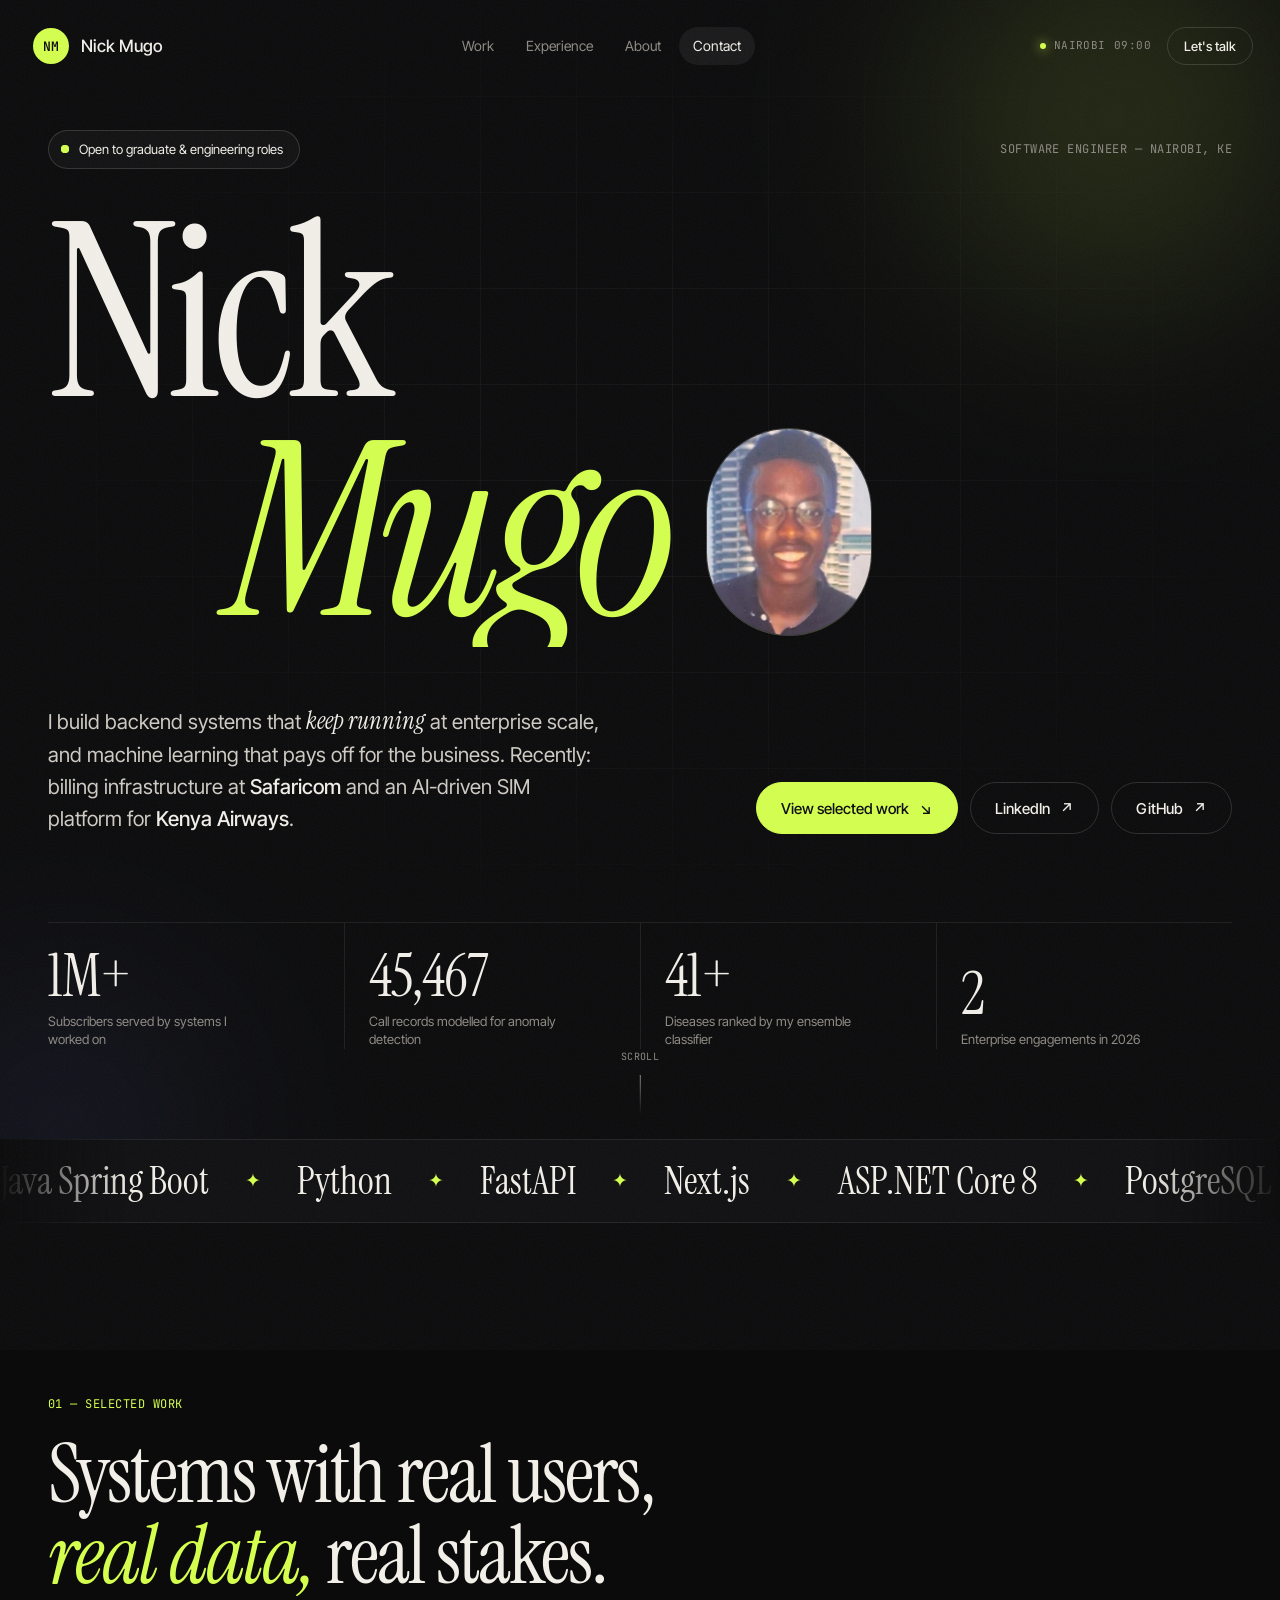
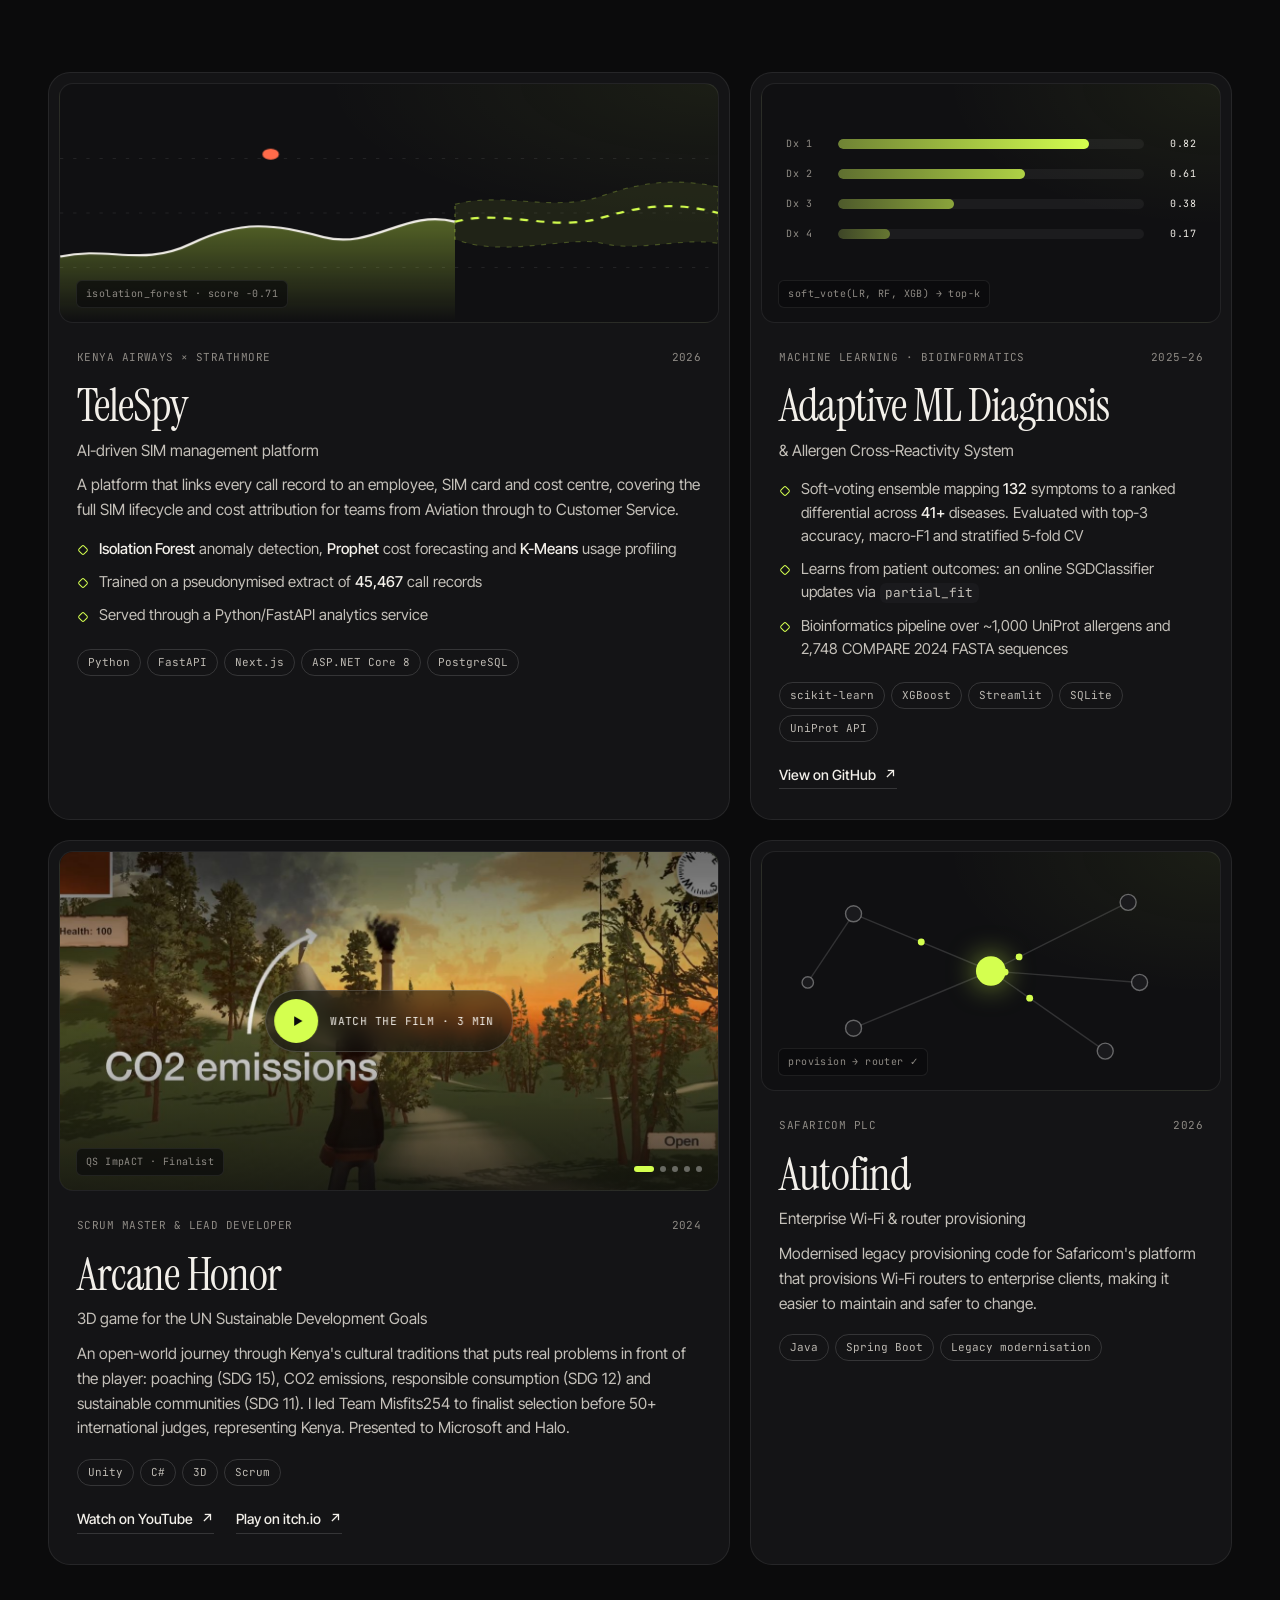
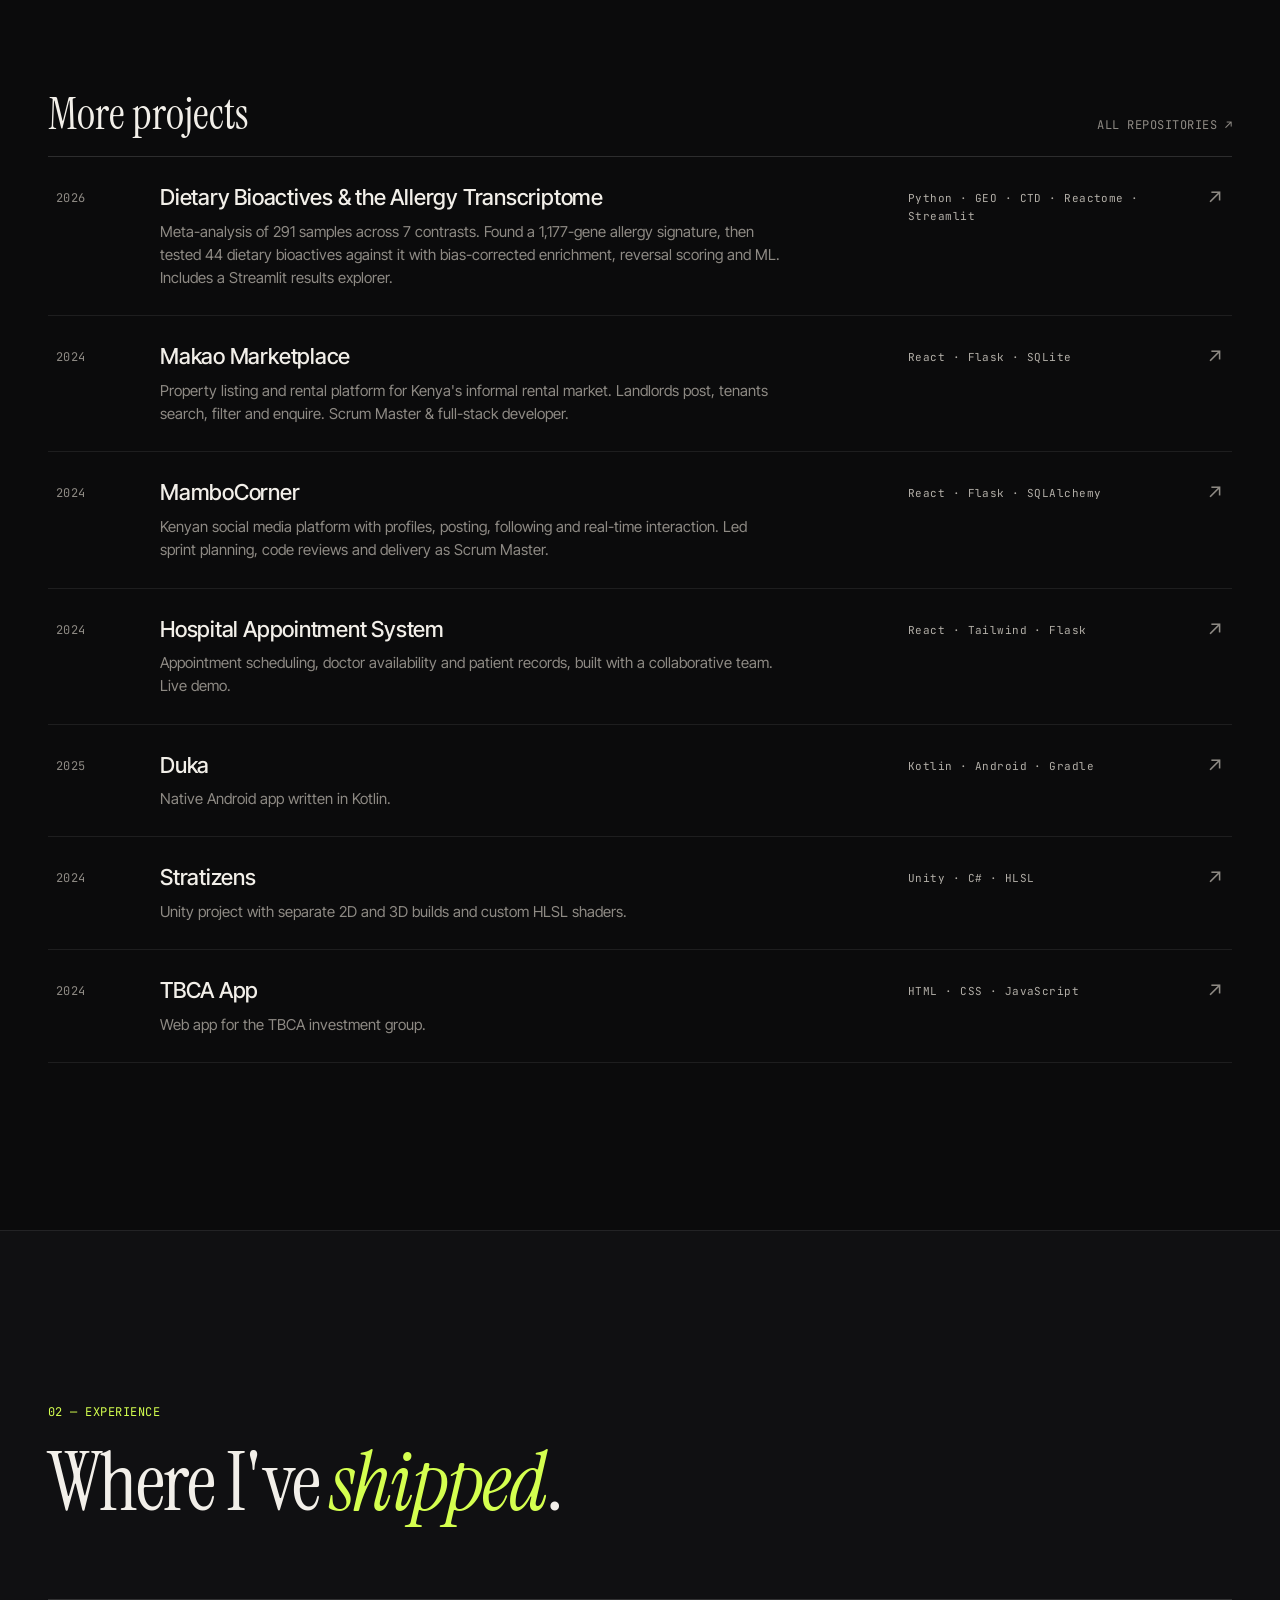
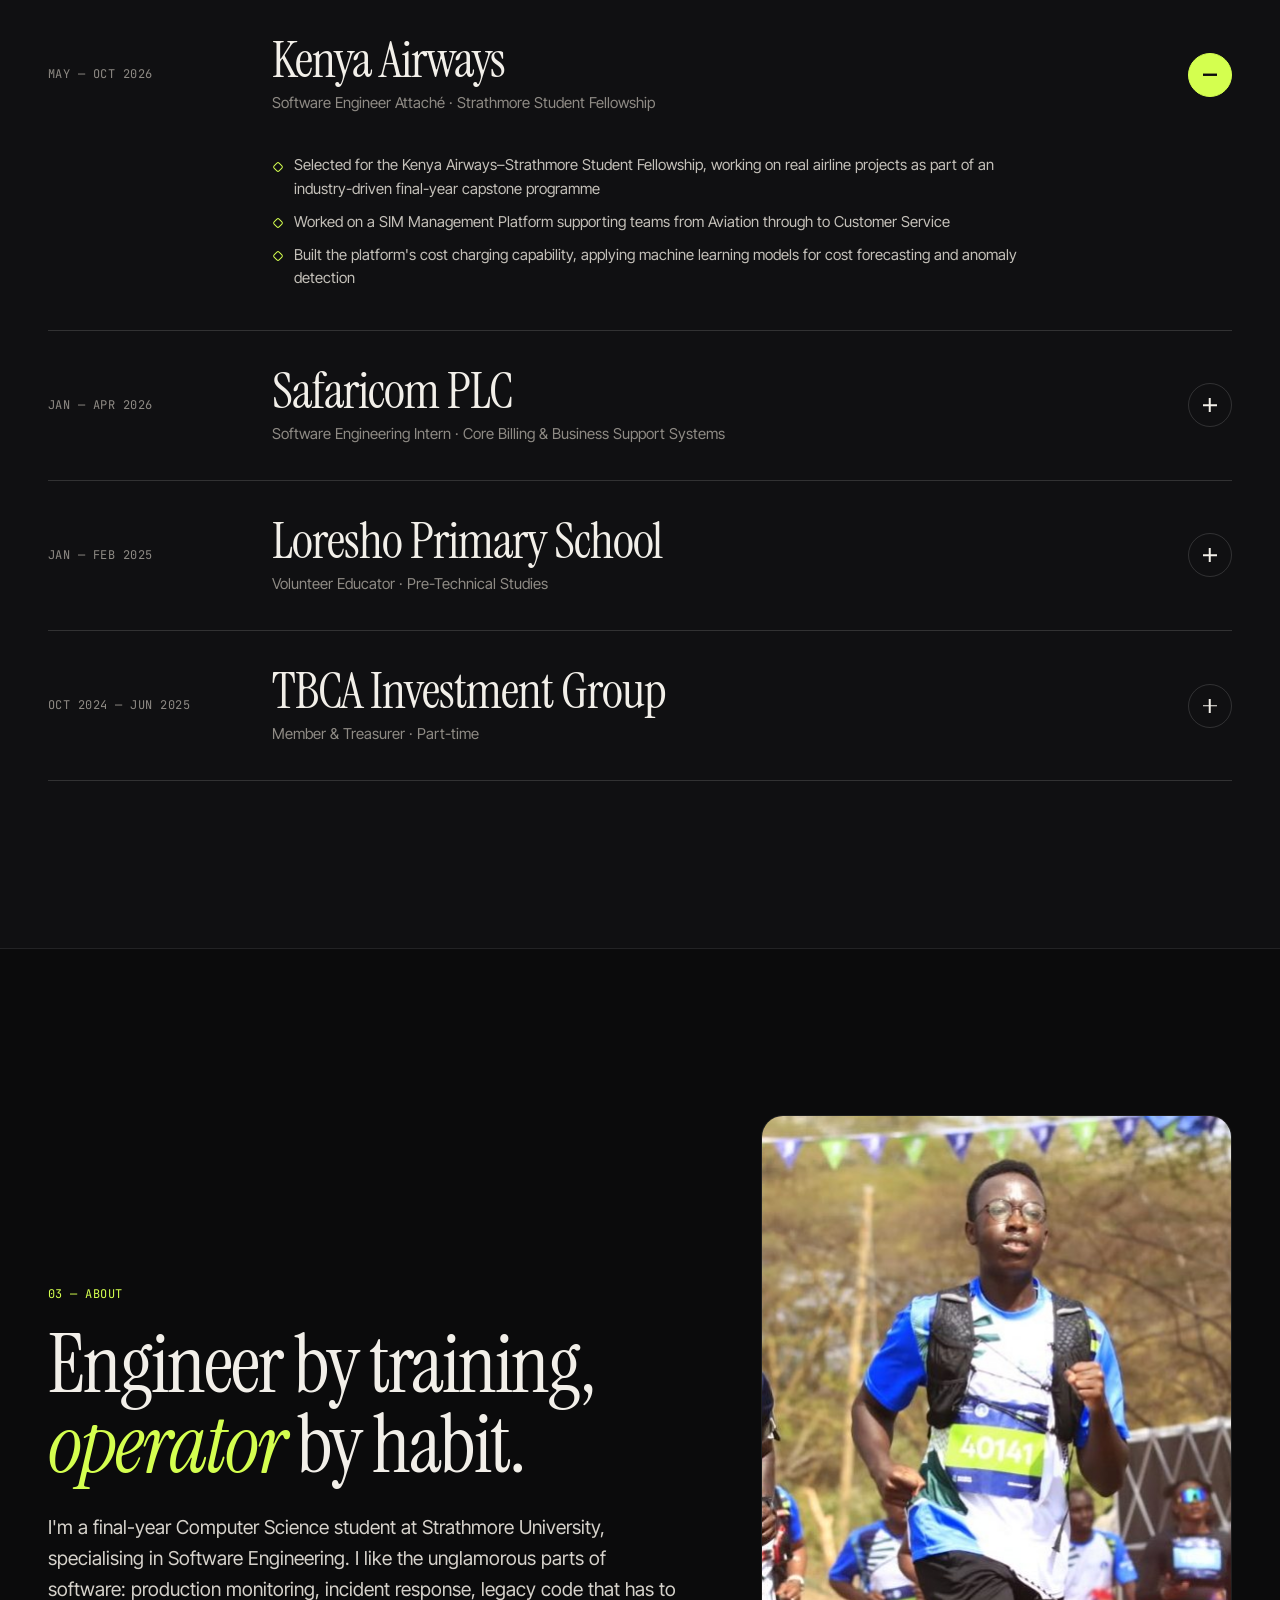
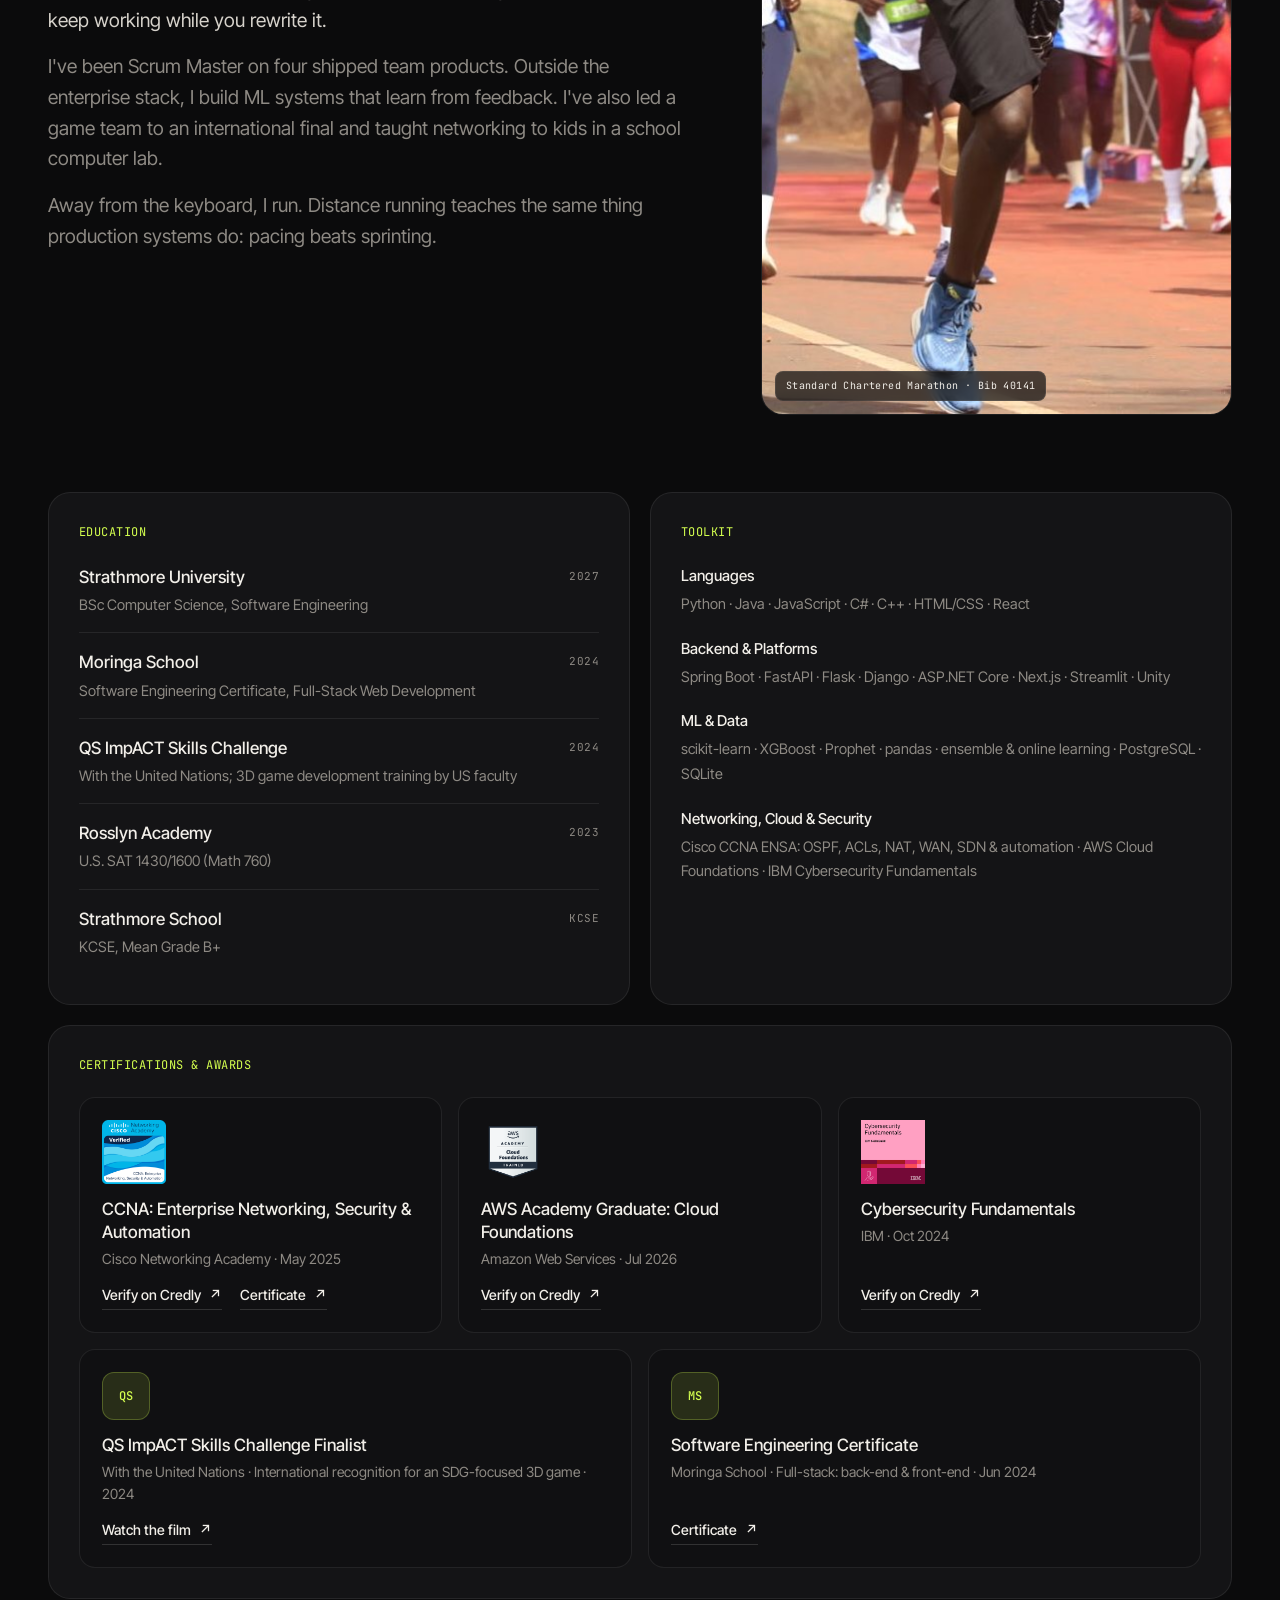
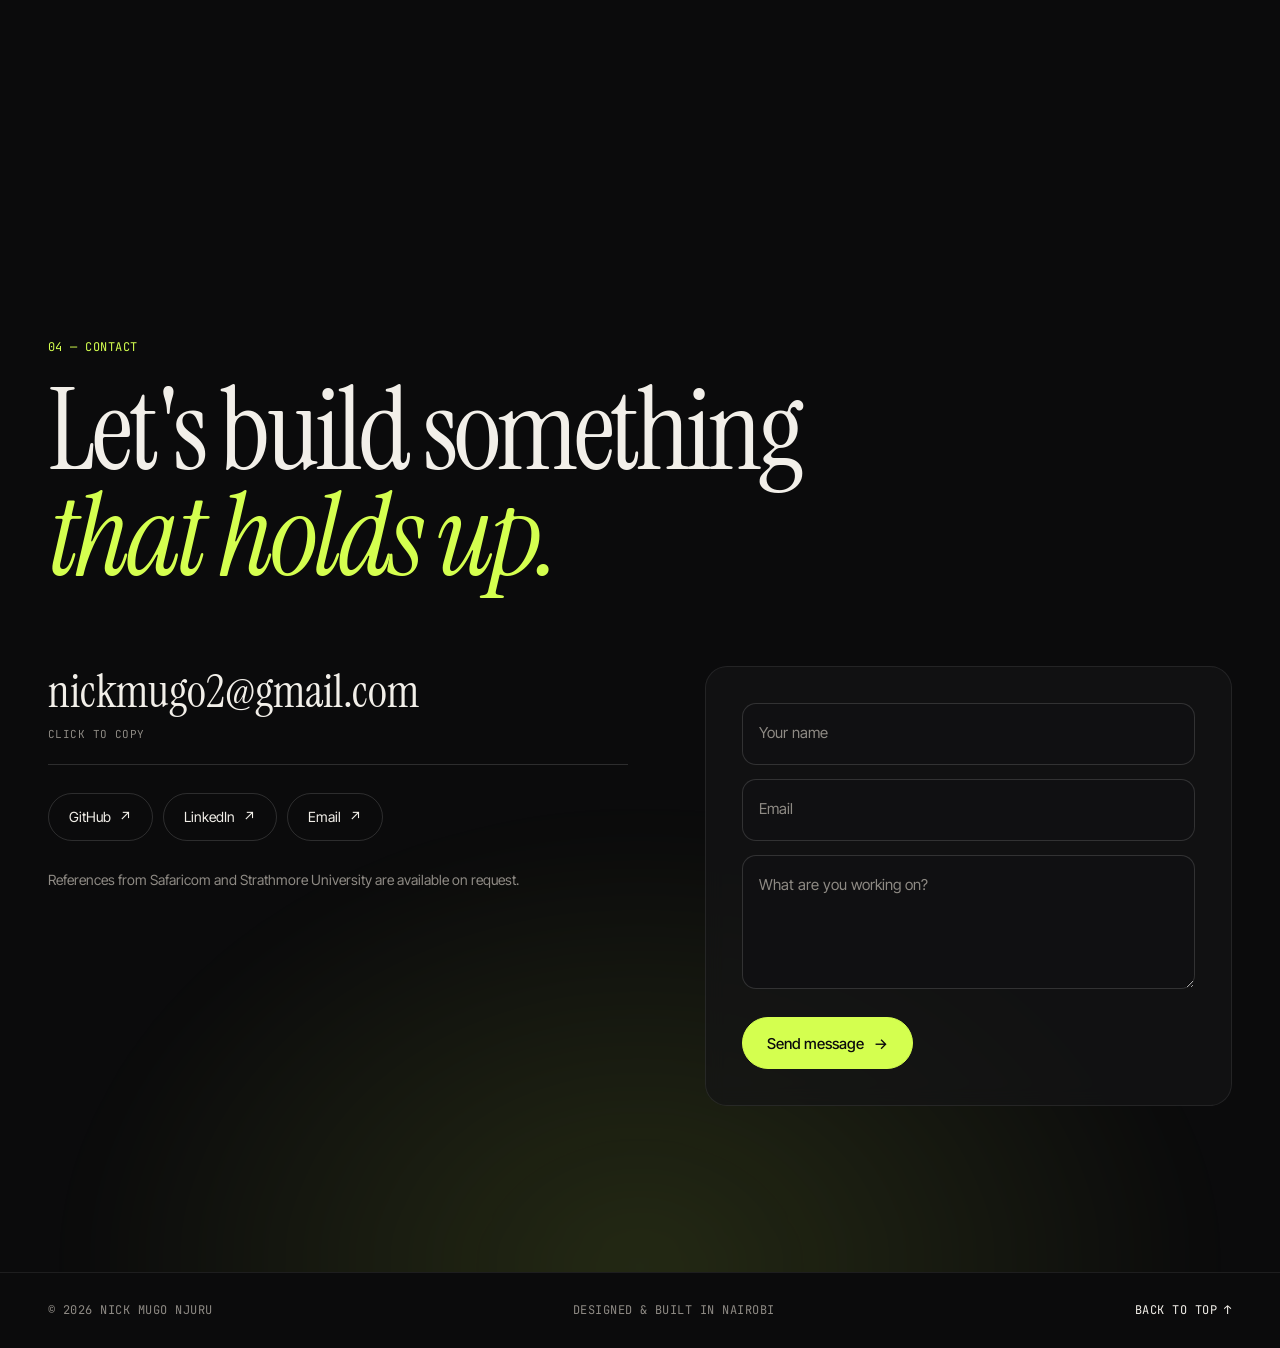
==== commit 8a9b9366: "Add profile & marathon photos, Arcane Honor gameplay gallery and film, Credly badges, certificates C" ====
--- a/index.html
+++ b/index.html
@@ -76,8 +76,8 @@
 
         <h1 class="hero__title" aria-label="Nick Mugo">
           <span class="line"><span class="word">Nick</span></span>
-          <span class="line line--indent"><span class="word"><em>Mugo</em></span><span class="hero__portrait" aria-hidden="true">
-            <img src="assets/profile.jpg" alt="" onerror="this.remove()" />
+          <span class="line line--indent"><span class="word"><em>Mugo</em></span><span class="hero__portrait">
+            <img src="assets/profile.jpg" alt="Portrait of Nick Mugo" width="480" height="600" fetchpriority="high" onerror="this.remove()" />
             <span class="monogram">NM</span>
           </span></span>
         </h1>
@@ -113,7 +113,7 @@
       <div class="marquee__track">
         <span>Java Spring Boot</span><i>✦</i><span>Python</span><i>✦</i><span>FastAPI</span><i>✦</i><span>Next.js</span><i>✦</i>
         <span>ASP.NET Core 8</span><i>✦</i><span>PostgreSQL</span><i>✦</i><span>scikit-learn</span><i>✦</i><span>XGBoost</span><i>✦</i>
-        <span>Prophet</span><i>✦</i><span>Unity &amp; C#</span><i>✦</i><span>React</span><i>✦</i><span>CCNA Networking</span><i>✦</i>
+        <span>Prophet</span><i>✦</i><span>Unity &amp; C#</span><i>✦</i><span>React</span><i>✦</i><span>Cisco Networking</span><i>✦</i><span>AWS Cloud</span><i>✦</i>
       </div>
     </div>
 
@@ -187,22 +187,29 @@
 
           <!-- Arcane Honor -->
           <article class="card card--c reveal spot">
-            <div class="card__visual viz-cube" aria-hidden="true">
-              <div class="scene">
-                <div class="cube">
-                  <span class="f f1"></span><span class="f f2"></span><span class="f f3"></span>
-                  <span class="f f4"></span><span class="f f5"></span><span class="f f6"></span>
-                </div>
-              </div>
+            <div class="card__visual gallery" data-gallery>
+              <img class="is-active" src="assets/arcane/co2-emissions.jpg" alt="Arcane Honor gameplay: a player walks toward a smoking factory chimney at sunset, illustrating CO2 emissions" loading="lazy" />
+              <img src="assets/arcane/poaching.jpg" alt="Arcane Honor gameplay: the player confronts poachers beside a fallen elephant, a scene on SDG 15, Life on Land" loading="lazy" />
+              <img src="assets/arcane/village.jpg" alt="Arcane Honor gameplay: a cutscene in a Kenyan village at dusk" loading="lazy" />
+              <img src="assets/arcane/tea-farming.jpg" alt="Arcane Honor gameplay: the player walks through tea and coffee farms while an info panel explains their role in Kenya's economy" loading="lazy" />
+              <img src="assets/arcane/team-misfits254.jpg" alt="Team Misfits254, the three developers of Arcane Honor, seated in armchairs" loading="lazy" />
+              <button class="play" type="button" data-video="pf8Wnz-63Xg" aria-label="Play the Arcane Honor film">
+                <span class="play__icon" aria-hidden="true"><svg viewBox="0 0 24 24"><path d="M8 5.5v13l11-6.5z"/></svg></span>
+                <span class="play__text mono">Watch the film · 3 min</span>
+              </button>
+              <div class="gallery__dots" aria-hidden="true"><i class="is-active"></i><i></i><i></i><i></i><i></i></div>
               <span class="viz-label mono">QS ImpACT · Finalist</span>
             </div>
             <div class="card__body">
               <div class="card__meta mono"><span>Scrum Master &amp; Lead Developer</span><span>2024</span></div>
               <h3 class="card__title">Arcane Honor</h3>
               <p class="card__sub">3D game for the UN Sustainable Development Goals</p>
-              <p>Led Team Misfits254 to finalist selection before 50+ international judges, representing Kenya. Presented to Microsoft and Halo.</p>
+              <p>An open-world journey through Kenya's cultural traditions that puts real problems in front of the player: poaching (SDG 15), CO2 emissions, responsible consumption (SDG 12) and sustainable communities (SDG 11). I led Team Misfits254 to finalist selection before 50+ international judges, representing Kenya. Presented to Microsoft and Halo.</p>
               <div class="tags"><span>Unity</span><span>C#</span><span>3D</span><span>Scrum</span></div>
-              <a class="card__link" href="https://nickmugo.itch.io/misfitskenya" target="_blank" rel="noopener">Play on itch.io <span class="arrow">↗</span></a>
+              <div class="card__links">
+                <a class="card__link" href="https://www.youtube.com/watch?v=pf8Wnz-63Xg" target="_blank" rel="noopener">Watch on YouTube <span class="arrow">↗</span></a>
+                <a class="card__link" href="https://nickmugo.itch.io/misfitskenya" target="_blank" rel="noopener">Play on itch.io <span class="arrow">↗</span></a>
+              </div>
             </div>
           </article>
 
@@ -379,11 +386,18 @@
     <!-- ============ ABOUT ============ -->
     <section class="section" id="about">
       <div class="container about">
+        <div class="about__top">
         <div class="about__intro reveal">
           <span class="eyebrow mono">03 — About</span>
           <h2 class="section__title">Engineer by training,<br /><em>operator</em> by habit.</h2>
           <p class="lead">I'm a final-year Computer Science student at Strathmore University, specialising in Software Engineering. I like the unglamorous parts of software: production monitoring, incident response, legacy code that has to keep working while you rewrite it.</p>
           <p class="lead muted">I've been Scrum Master on four shipped team products. Outside the enterprise stack, I build ML systems that learn from feedback. I've also led a game team to an international final and taught networking to kids in a school computer lab.</p>
+          <p class="lead muted">Away from the keyboard, I run. Distance running teaches the same thing production systems do: pacing beats sprinting.</p>
+        </div>
+        <figure class="about__photo reveal">
+          <img src="assets/marathon.jpg" alt="Nick Mugo running in the Standard Chartered Marathon, wearing bib 40141" width="720" height="900" loading="lazy" />
+          <figcaption class="mono">Standard Chartered Marathon · Bib 40141</figcaption>
+        </figure>
         </div>
 
         <div class="about__grid">
@@ -404,7 +418,7 @@
               <div><h4>Languages</h4><p>Python · Java · JavaScript · C# · C++ · HTML/CSS · React</p></div>
               <div><h4>Backend &amp; Platforms</h4><p>Spring Boot · FastAPI · Flask · Django · ASP.NET Core · Next.js · Streamlit · Unity</p></div>
               <div><h4>ML &amp; Data</h4><p>scikit-learn · XGBoost · Prophet · pandas · ensemble &amp; online learning · PostgreSQL · SQLite</p></div>
-              <div><h4>Networking</h4><p>CCNA: configuration, security &amp; troubleshooting</p></div>
+              <div><h4>Networking, Cloud &amp; Security</h4><p>Cisco CCNA ENSA: OSPF, ACLs, NAT, WAN, SDN &amp; automation · AWS Cloud Foundations · IBM Cybersecurity Fundamentals</p></div>
             </div>
           </div>
 
@@ -412,17 +426,40 @@
             <h3 class="panel__title mono">Certifications &amp; awards</h3>
             <ul class="awards">
               <li>
-                <span class="badge">CCNA</span>
-                <div><b>Cisco Certified Network Associate</b><span>Cisco · Credly verified · 2025</span></div>
-                <a class="card__link" data-link="credly" href="#" target="_blank" rel="noopener" aria-label="View CCNA badge on Credly">Verify <span class="arrow">↗</span></a>
+                <img class="badge-img" src="assets/badges/ccna-ensa.png" alt="" width="64" height="64" loading="lazy" />
+                <div><b>CCNA: Enterprise Networking, Security &amp; Automation</b><span>Cisco Networking Academy · May 2025</span></div>
+                <div class="award__links">
+                  <a class="card__link" href="https://www.credly.com/badges/500809a7-5ec1-454a-a8ee-d87325d40092" target="_blank" rel="noopener">Verify on Credly <span class="arrow">↗</span></a>
+                  <a class="card__link" href="assets/certificates/cisco-ccna-ensa.pdf" target="_blank" rel="noopener">Certificate <span class="arrow">↗</span></a>
+                </div>
+              </li>
+              <li>
+                <img class="badge-img" src="assets/badges/aws-cloud-foundations.png" alt="" width="64" height="64" loading="lazy" />
+                <div><b>AWS Academy Graduate: Cloud Foundations</b><span>Amazon Web Services · Jul 2026</span></div>
+                <div class="award__links">
+                  <a class="card__link" href="https://www.credly.com/badges/7a221447-42a8-40cc-a43c-7e1dbb3ef61e" target="_blank" rel="noopener">Verify on Credly <span class="arrow">↗</span></a>
+                </div>
+              </li>
+              <li>
+                <img class="badge-img" src="assets/badges/ibm-cybersecurity.png" alt="" width="64" height="64" loading="lazy" />
+                <div><b>Cybersecurity Fundamentals</b><span>IBM · Oct 2024</span></div>
+                <div class="award__links">
+                  <a class="card__link" href="https://www.credly.com/badges/81e005f5-dcb7-4db3-a46a-d5631a393fc5" target="_blank" rel="noopener">Verify on Credly <span class="arrow">↗</span></a>
+                </div>
               </li>
               <li>
                 <span class="badge">QS</span>
-                <div><b>QS ImpACT Skills Challenge Finalist</b><span>International recognition for SDG-focused 3D game · 2024</span></div>
+                <div><b>QS ImpACT Skills Challenge Finalist</b><span>With the United Nations · International recognition for an SDG-focused 3D game · 2024</span></div>
+                <div class="award__links">
+                  <a class="card__link" href="https://www.youtube.com/watch?v=pf8Wnz-63Xg" target="_blank" rel="noopener">Watch the film <span class="arrow">↗</span></a>
+                </div>
               </li>
               <li>
                 <span class="badge">MS</span>
-                <div><b>Software Engineering Certificate</b><span>Moringa School · Full-Stack Web Development · 2024</span></div>
+                <div><b>Software Engineering Certificate</b><span>Moringa School · Full-stack: back-end &amp; front-end · Jun 2024</span></div>
+                <div class="award__links">
+                  <a class="card__link" href="assets/certificates/moringa-software-engineering.pdf" target="_blank" rel="noopener">Certificate <span class="arrow">↗</span></a>
+                </div>
               </li>
             </ul>
           </div>
@@ -473,6 +510,11 @@
     </section>
   </main>
 
+  <dialog class="video-modal" id="videoModal" aria-label="Arcane Honor film">
+    <div class="video-modal__frame"></div>
+    <button class="video-modal__close" type="button" aria-label="Close video">✕</button>
+  </dialog>
+
   <footer class="footer">
     <div class="container footer__inner">
       <span class="mono muted">© <span id="year">2026</span> Nick Mugo Njuru</span>
--- a/styles.css
+++ b/styles.css
@@ -167,7 +167,7 @@
   transform: scale(.6) rotate(-8deg); opacity: 0;
   animation: pop 1.2s .5s var(--ease) forwards;
 }
-.hero__portrait img { position: absolute; inset: 0; width: 100%; height: 100%; object-fit: cover; z-index: 1; filter: grayscale(.15) contrast(1.05); }
+.hero__portrait img { position: absolute; inset: 0; width: 100%; height: 100%; object-fit: cover; object-position: 50% 30%; z-index: 1; }
 .monogram { position: absolute; inset: 0; display: grid; place-items: center; font: italic 400 clamp(28px, 5vw, 64px) var(--serif); color: var(--accent); letter-spacing: 0; }
 @keyframes pop { to { transform: scale(1) rotate(0); opacity: 1; } }
 
@@ -207,8 +207,8 @@
 .bento { display: grid; grid-template-columns: repeat(12, 1fr); gap: 20px; }
 .card--a { grid-column: span 7; }
 .card--b { grid-column: span 5; }
-.card--c { grid-column: span 5; }
-.card--d { grid-column: span 7; }
+.card--c { grid-column: span 7; }
+.card--d { grid-column: span 5; }
 
 .card {
   position: relative; display: flex; flex-direction: column;
@@ -276,17 +276,36 @@
 .bar:nth-child(4) i::after { transition-delay: .3s; opacity: .4; }
 .is-in .bar i::after { transform: scaleX(1); }
 
-/* viz: cube */
-.viz-cube .scene { position: absolute; inset: 0; display: grid; place-items: center; perspective: 700px; }
-.cube { --s: 96px; width: var(--s); height: var(--s); position: relative; transform-style: preserve-3d; animation: spin 14s linear infinite; }
-.cube .f { position: absolute; inset: 0; border: 1px solid rgba(212,255,79,.6); background: rgba(212,255,79,.04); box-shadow: inset 0 0 30px rgba(212,255,79,.08); }
-.f1 { transform: translateZ(calc(var(--s) / 2)); }
-.f2 { transform: rotateY(180deg) translateZ(calc(var(--s) / 2)); }
-.f3 { transform: rotateY(90deg) translateZ(calc(var(--s) / 2)); }
-.f4 { transform: rotateY(-90deg) translateZ(calc(var(--s) / 2)); }
-.f5 { transform: rotateX(90deg) translateZ(calc(var(--s) / 2)); }
-.f6 { transform: rotateX(-90deg) translateZ(calc(var(--s) / 2)); }
-@keyframes spin { from { transform: rotateX(-24deg) rotateY(0); } to { transform: rotateX(-24deg) rotateY(360deg); } }
+/* gallery (Arcane Honor) */
+.card--c .card__visual { height: 340px; }
+.gallery img { position: absolute; inset: 0; width: 100%; height: 100%; object-fit: cover; opacity: 0; transform: scale(1.06); transition: opacity 1.2s var(--ease), transform 6s linear; }
+.gallery img.is-active { opacity: 1; transform: scale(1); }
+.gallery::after { content: ""; position: absolute; inset: 0; background: linear-gradient(180deg, rgba(11,11,12,0) 45%, rgba(11,11,12,.75)); pointer-events: none; }
+.play {
+  position: absolute; z-index: 2; left: 50%; top: 50%; transform: translate(-50%, -50%);
+  display: inline-flex; align-items: center; gap: 12px; padding: 8px 18px 8px 8px; border-radius: 999px;
+  background: rgba(11,11,12,.55); border: 1px solid rgba(255,255,255,.18); color: var(--text); cursor: pointer;
+  backdrop-filter: blur(10px); -webkit-backdrop-filter: blur(10px);
+  transition: background .35s var(--ease), transform .45s var(--ease);
+}
+.play:hover { background: rgba(11,11,12,.75); transform: translate(-50%, -50%) scale(1.04); }
+.play__icon { display: grid; place-items: center; width: 44px; height: 44px; border-radius: 50%; background: var(--accent); }
+.play__icon svg { width: 18px; height: 18px; fill: var(--accent-ink); margin-left: 2px; }
+.play__text { font-size: 11px; }
+.gallery__dots { position: absolute; z-index: 2; right: 16px; bottom: 18px; display: flex; gap: 6px; }
+.gallery__dots i { width: 6px; height: 6px; border-radius: 999px; background: rgba(255,255,255,.35); transition: width .5s var(--ease), background .5s; }
+.gallery__dots i.is-active { width: 20px; background: var(--accent); }
+.gallery .viz-label { z-index: 2; }
+.card__links { margin-top: auto; display: flex; flex-wrap: wrap; gap: 6px 22px; }
+.card__links .card__link { margin-top: 0; }
+
+/* video modal */
+.video-modal { width: min(1100px, calc(100vw - 32px)); padding: 0; border: 1px solid var(--line-2); border-radius: 18px; background: #000; color: var(--text); overflow: visible; }
+.video-modal::backdrop { background: rgba(5,5,6,.82); backdrop-filter: blur(8px); -webkit-backdrop-filter: blur(8px); }
+.video-modal__frame { aspect-ratio: 16 / 9; border-radius: 18px; overflow: hidden; }
+.video-modal__frame iframe { width: 100%; height: 100%; border: 0; display: block; }
+.video-modal__close { position: absolute; top: -52px; right: 0; width: 40px; height: 40px; border-radius: 50%; border: 1px solid var(--line-2); background: var(--surface); color: var(--text); cursor: pointer; font-size: 14px; }
+.video-modal__close:hover { background: var(--text); color: var(--bg); }
 
 /* viz: network */
 .viz-net svg { position: absolute; inset: 0; width: 100%; height: 100%; }
@@ -341,7 +360,11 @@
 
 /* ---------- About ---------- */
 .about { display: grid; grid-template-columns: 1fr; gap: clamp(48px, 6vw, 80px); }
-.about__intro { max-width: 880px; }
+.about__top { display: grid; grid-template-columns: 1.35fr 1fr; gap: clamp(32px, 6vw, 96px); align-items: center; }
+.about__intro { max-width: 760px; }
+.about__photo { margin: 0; position: relative; }
+.about__photo img { width: 100%; aspect-ratio: 4 / 5; object-fit: cover; border-radius: var(--radius); border: 1px solid var(--line); }
+.about__photo figcaption { position: absolute; left: 14px; bottom: 14px; font-size: 10px; text-transform: none; color: var(--text); background: rgba(11,11,12,.7); padding: 6px 10px; border-radius: 8px; border: 1px solid var(--line); backdrop-filter: blur(6px); -webkit-backdrop-filter: blur(6px); }
 .lead { font-size: clamp(18px, 1.5vw, 21px); line-height: 1.6; margin: 28px 0 0; color: #d6d2cb; }
 .lead.muted { color: var(--muted); margin-top: 16px; }
 .about__grid { display: grid; grid-template-columns: repeat(2, 1fr); gap: 20px; }
@@ -357,12 +380,16 @@
 .skills { display: grid; gap: 20px; }
 .skills h4 { margin: 0 0 4px; font-weight: 500; font-size: 15px; }
 .skills p { margin: 0; color: var(--muted); font-size: 14.5px; line-height: 1.7; }
-.awards { list-style: none; margin: 0; padding: 0; display: grid; grid-template-columns: repeat(3, 1fr); gap: 16px; }
+.awards { list-style: none; margin: 0; padding: 0; display: grid; grid-template-columns: repeat(6, 1fr); gap: 16px; }
+.awards li { grid-column: span 2; }
+.awards li:nth-child(n+4) { grid-column: span 3; }
 .awards li { display: flex; flex-direction: column; gap: 14px; padding: 22px; border-radius: 16px; background: var(--bg-2); border: 1px solid var(--line); }
 .awards b { display: block; font-weight: 500; line-height: 1.35; }
 .awards span:not(.badge):not(.arrow) { display: block; color: var(--muted); font-size: 14px; margin-top: 4px; }
 .badge { display: grid; place-items: center; width: 48px; height: 48px; border-radius: 12px; background: var(--accent-soft); color: var(--accent); border: 1px solid rgba(212,255,79,.25); font: 500 12px var(--mono); }
-.awards .card__link { margin-top: auto; }
+.badge-img { width: 64px; height: 64px; object-fit: contain; }
+.award__links { margin-top: auto; display: flex; flex-wrap: wrap; gap: 6px 18px; }
+.award__links .card__link { margin-top: 0; padding-top: 0; }
 
 /* ---------- Contact ---------- */
 .contact { overflow: hidden; isolation: isolate; }
@@ -411,7 +438,9 @@
   .archive__list a { grid-template-columns: 64px minmax(0, 1fr) 32px; }
   .archive__stack { grid-column: 2; grid-row: 2; padding-top: 0; }
   .archive__go { grid-column: 3; grid-row: 1; }
-  .awards { grid-template-columns: 1fr; }
+  .awards { grid-template-columns: 1fr 1fr; }
+  .awards li, .awards li:nth-child(n+4) { grid-column: auto; }
+  .awards li:last-child { grid-column: 1 / -1; }
 }
 @media (max-width: 760px) {
   body { font-size: 16px; }
@@ -436,6 +465,12 @@
   .xp__role { grid-column: 1; }
   .xp__body { padding-left: 0; }
   .about__grid { grid-template-columns: 1fr; }
+  .about__top { grid-template-columns: 1fr; }
+  .about__photo { max-width: 420px; }
+  .awards { grid-template-columns: 1fr; }
+  .card--c .card__visual { height: 240px; }
+  .play__text { display: none; }
+  .play { padding: 8px; }
   .panel { padding: 22px; }
   .contact__grid { grid-template-columns: 1fr; }
   .archive__list a { grid-template-columns: minmax(0, 1fr) 24px; gap: 8px 16px; padding: 22px 0; }
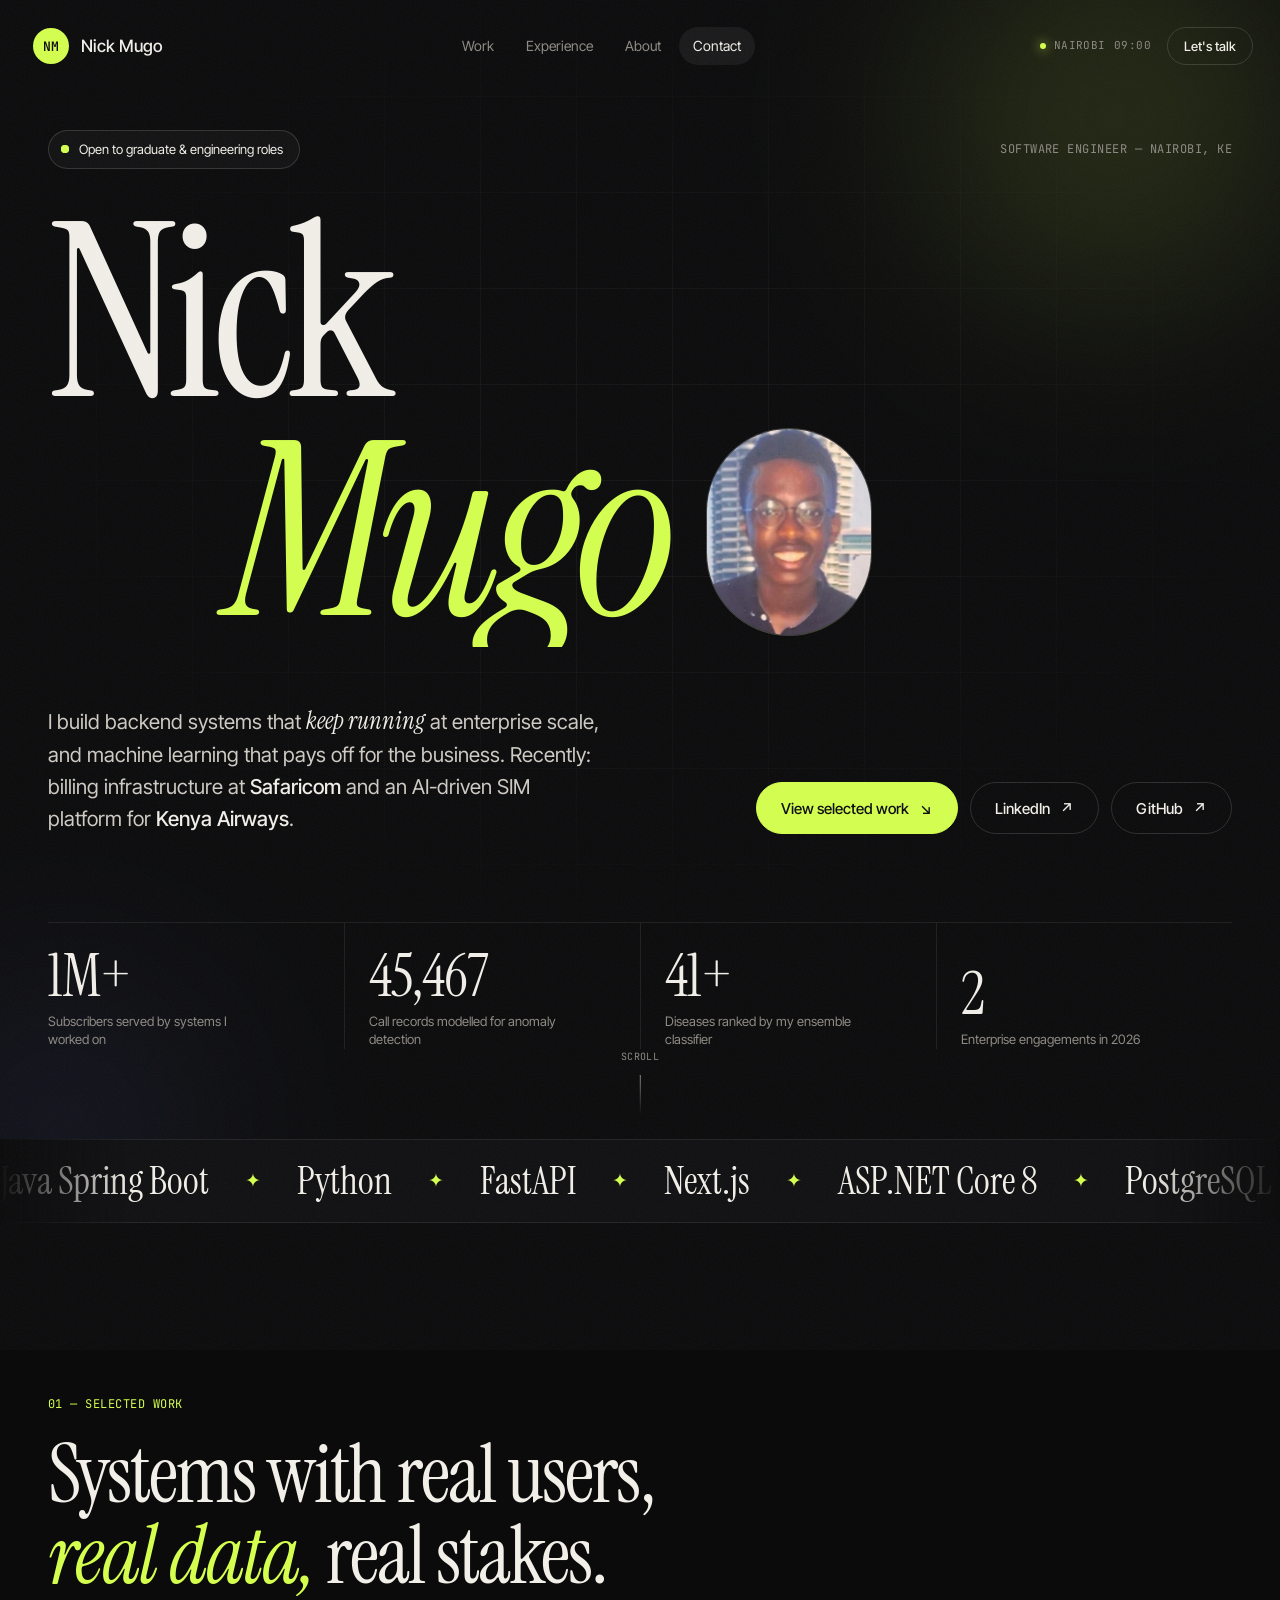
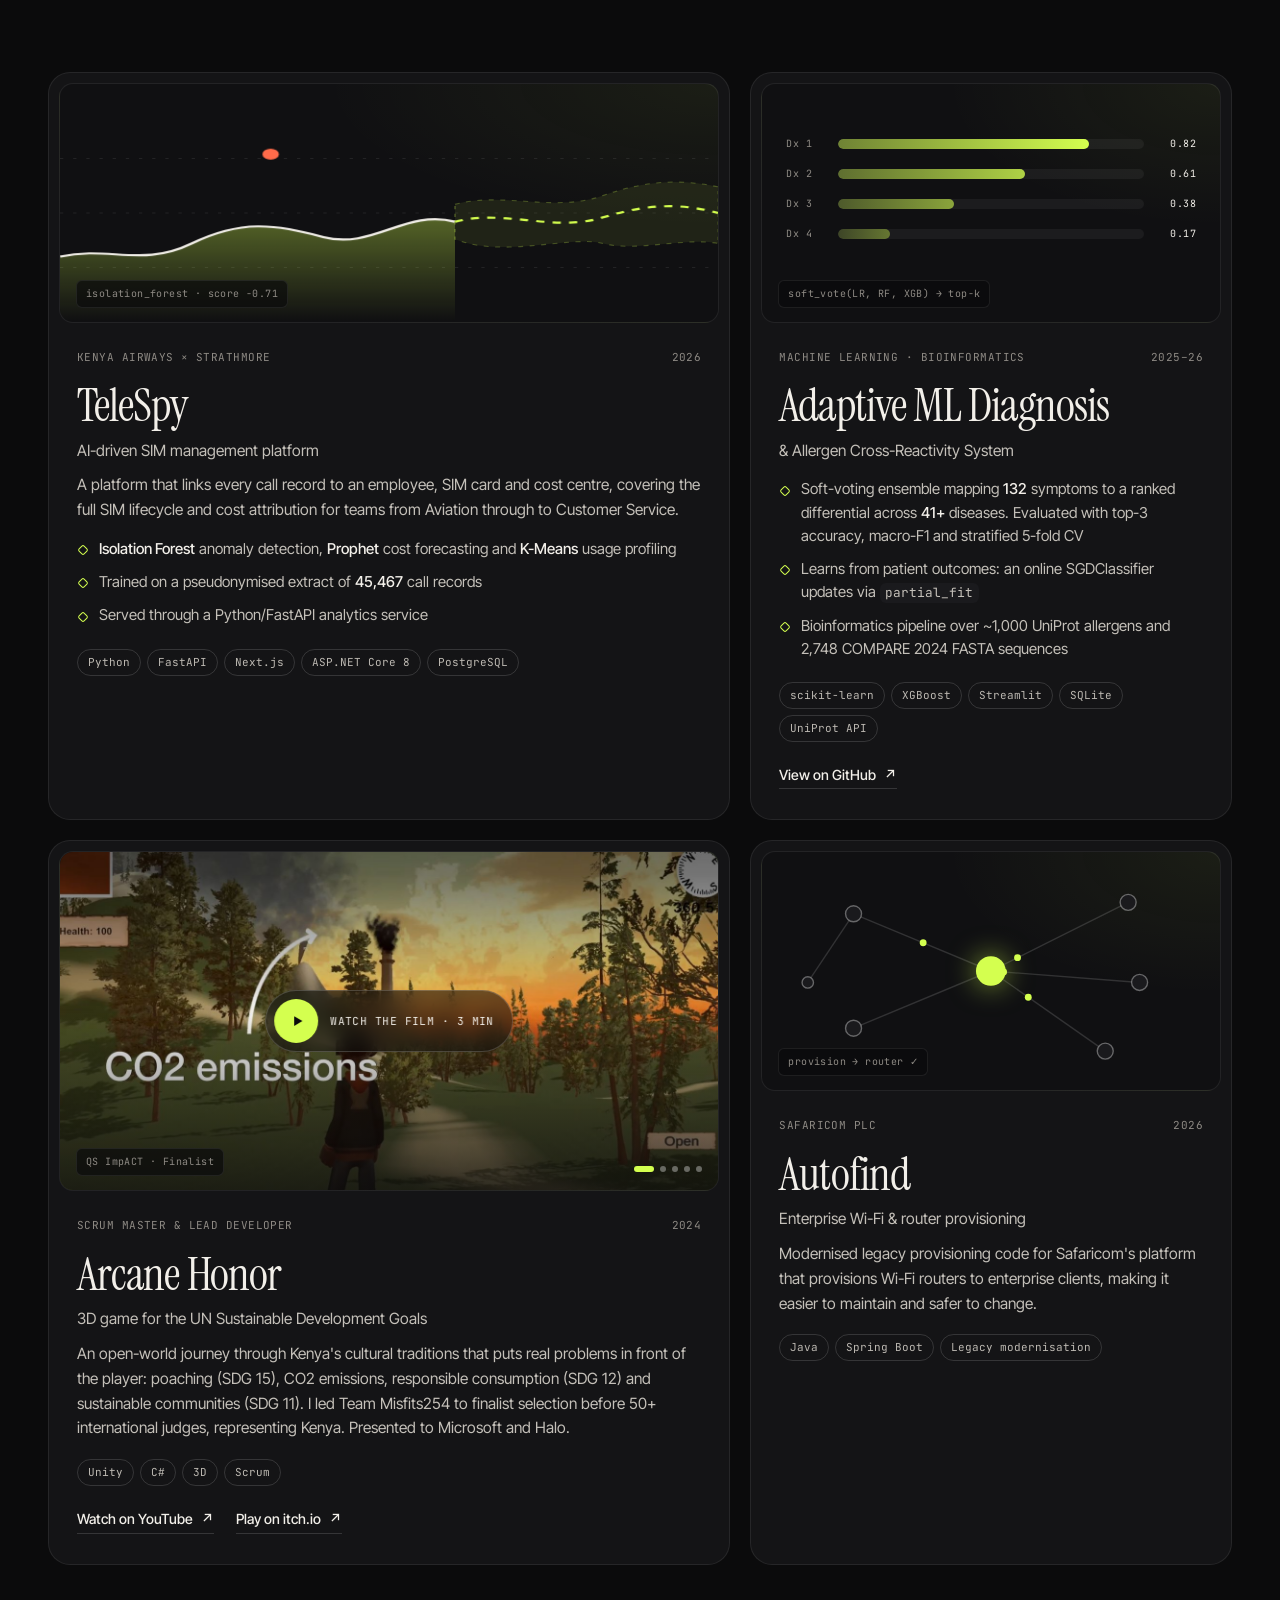
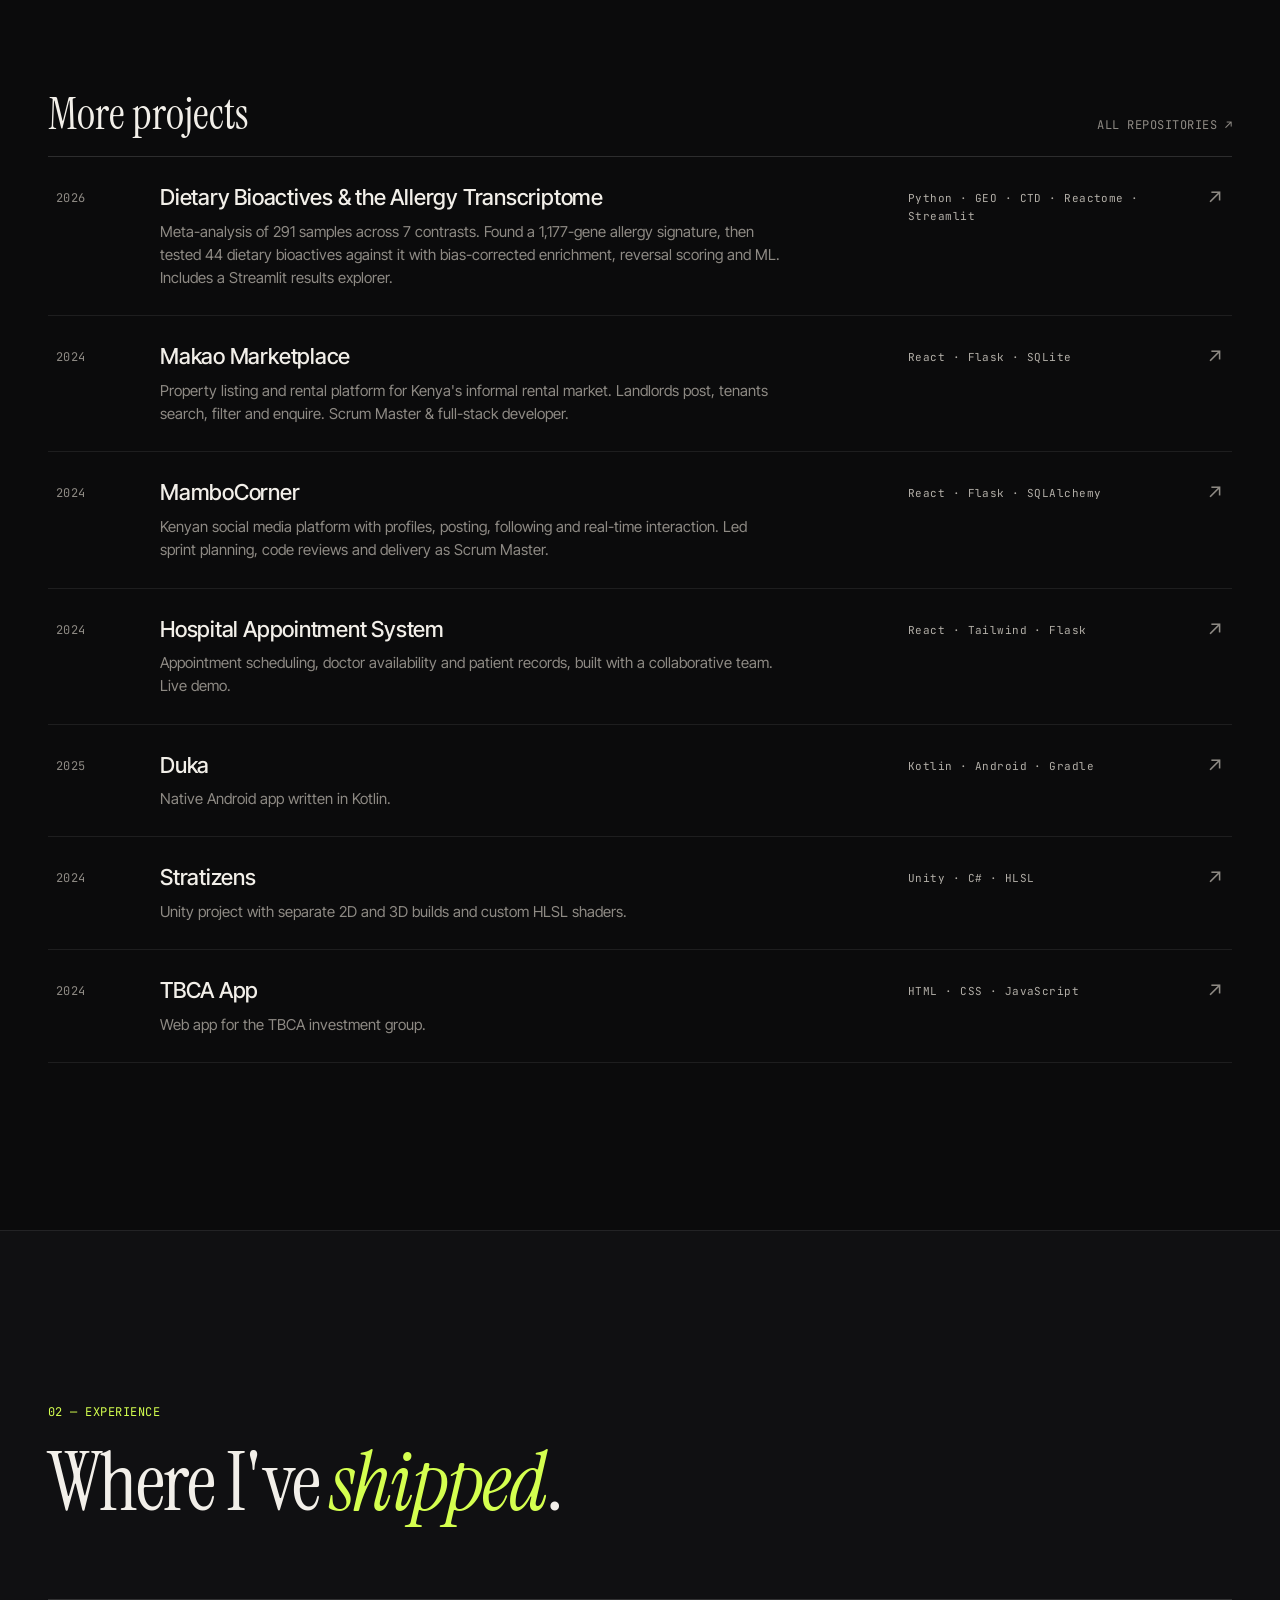
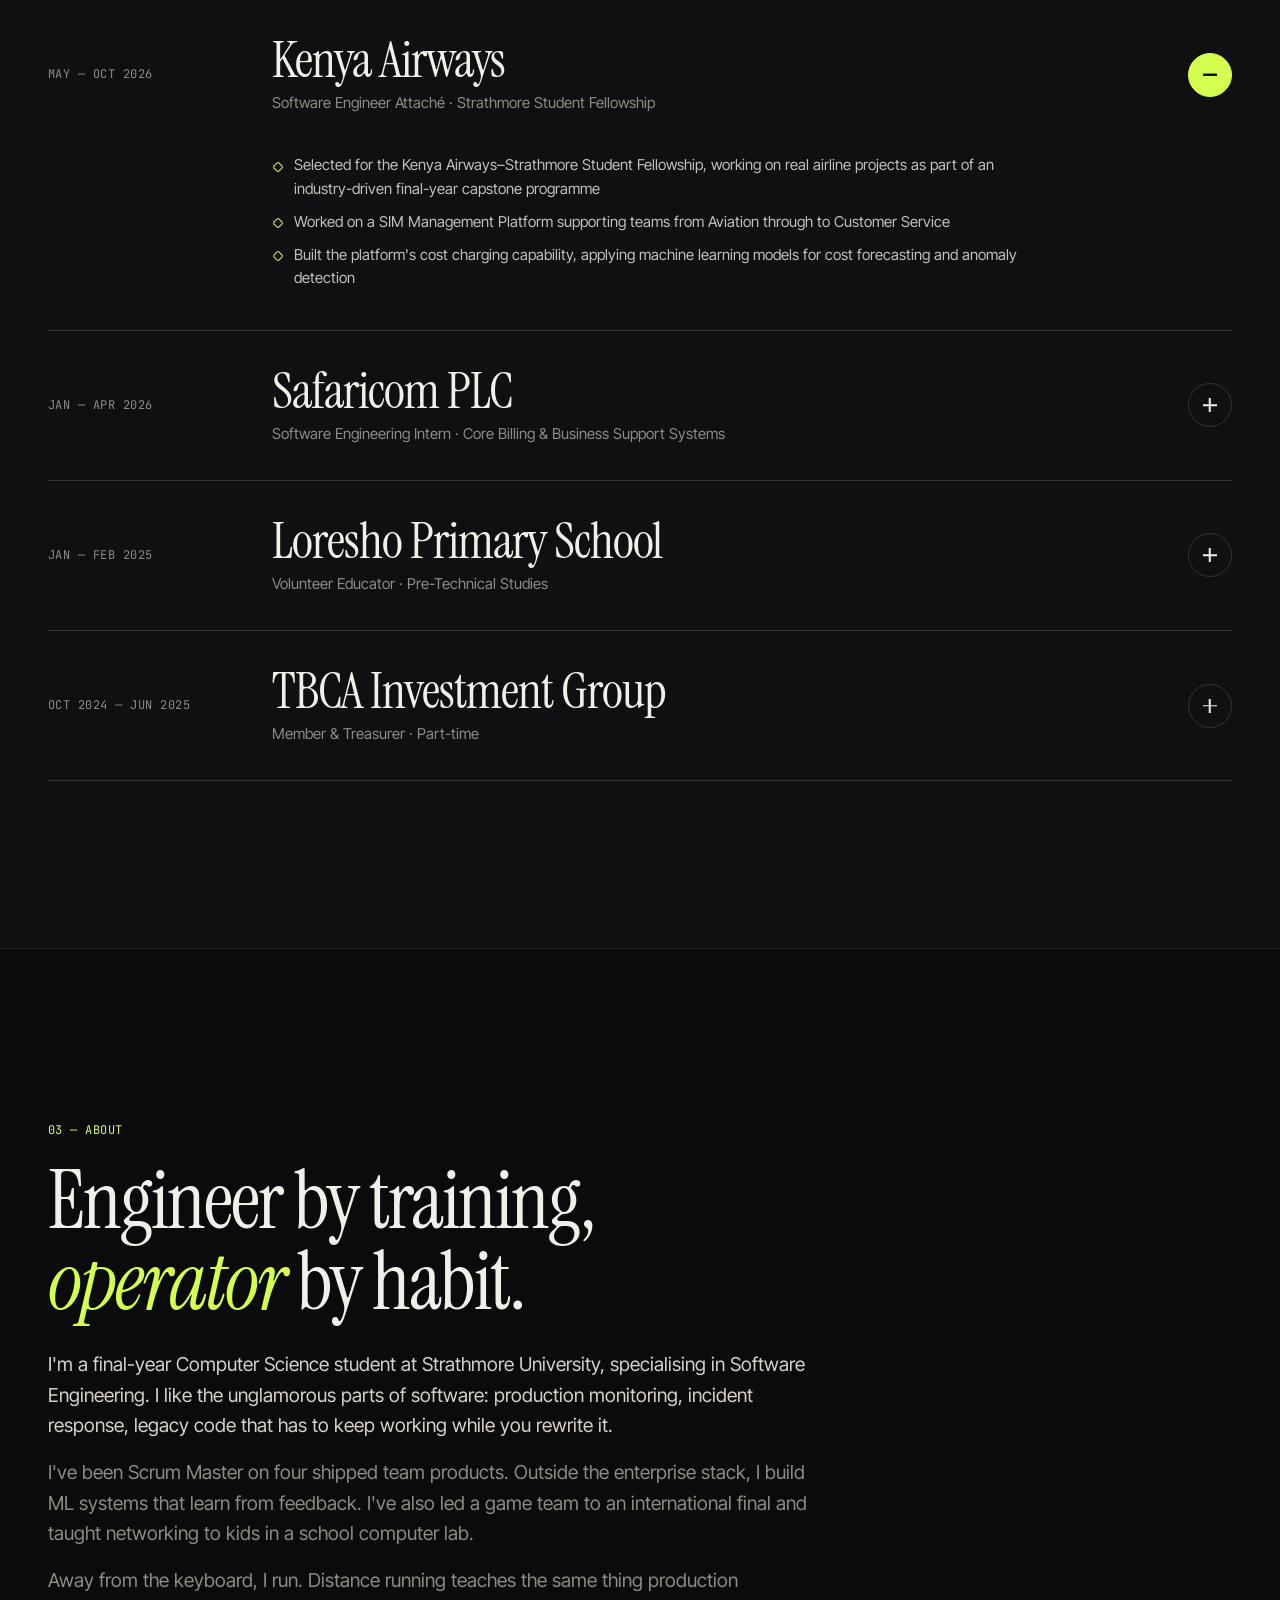
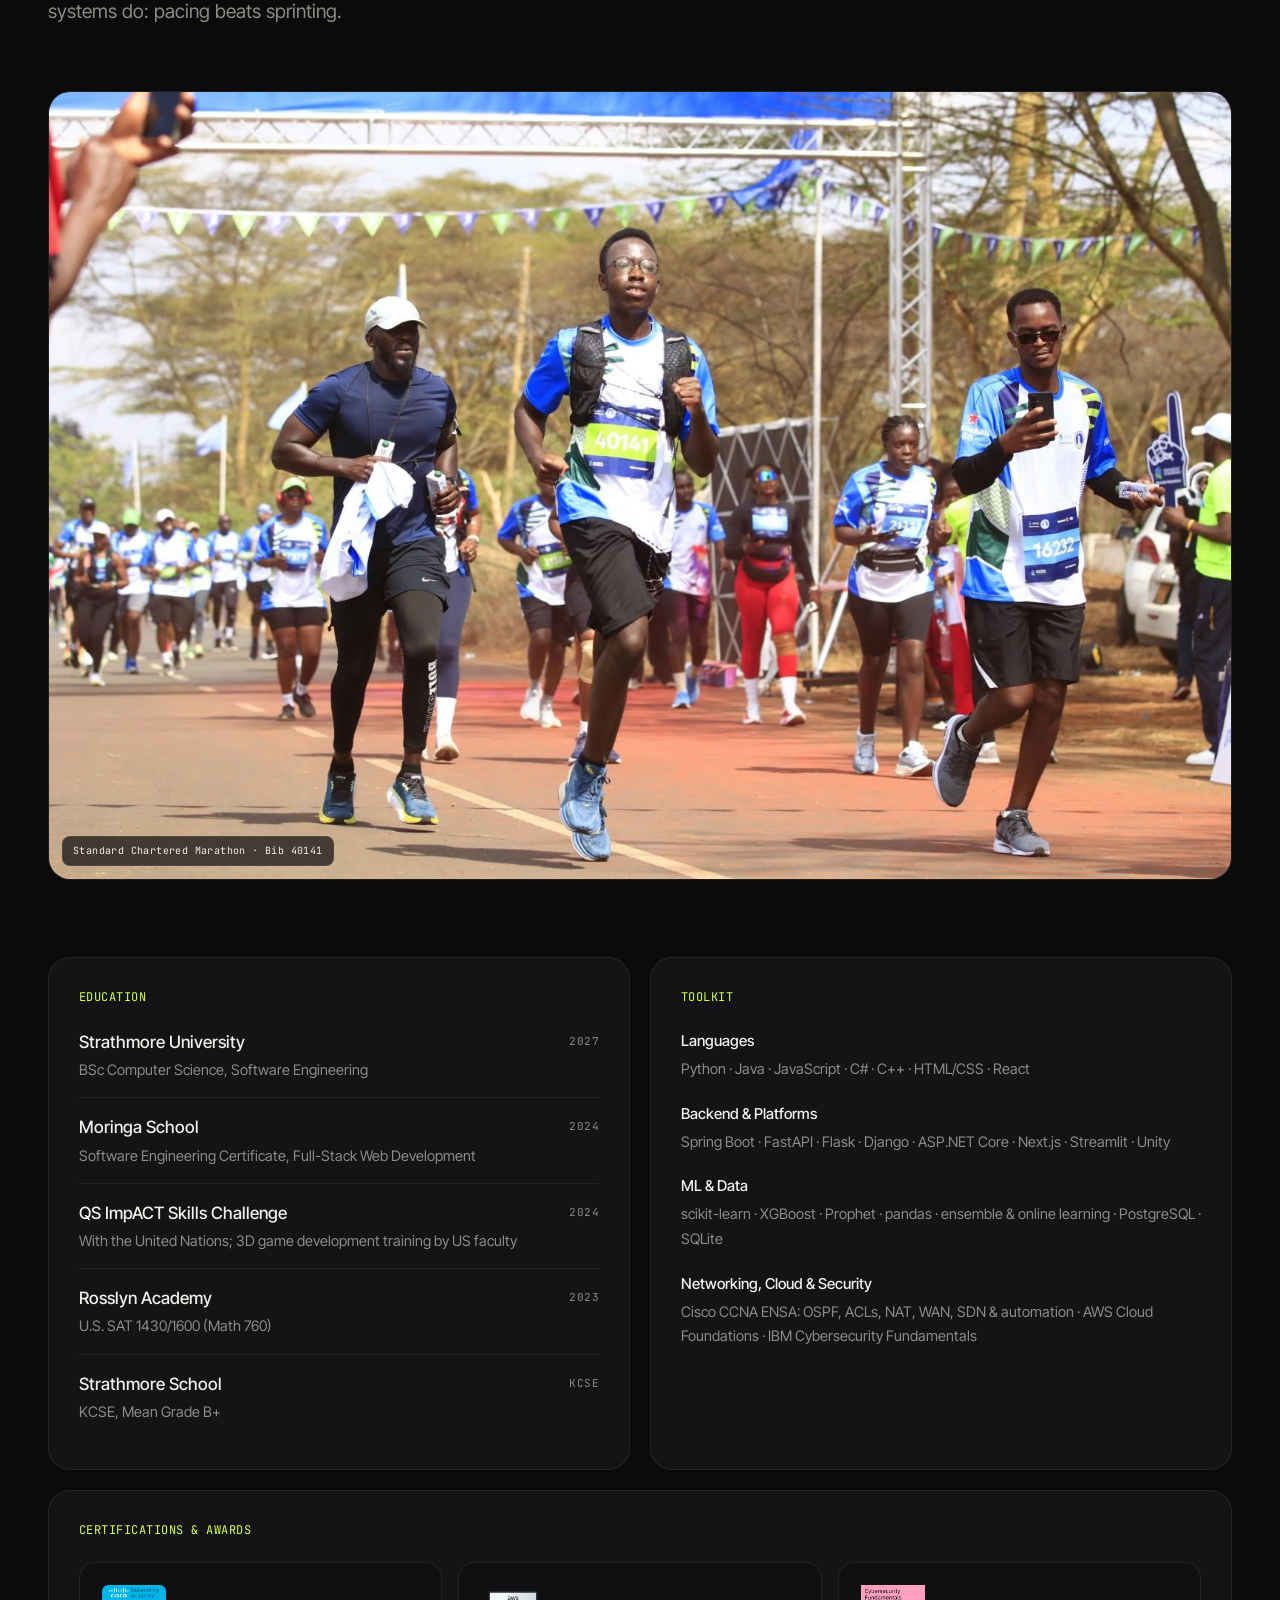
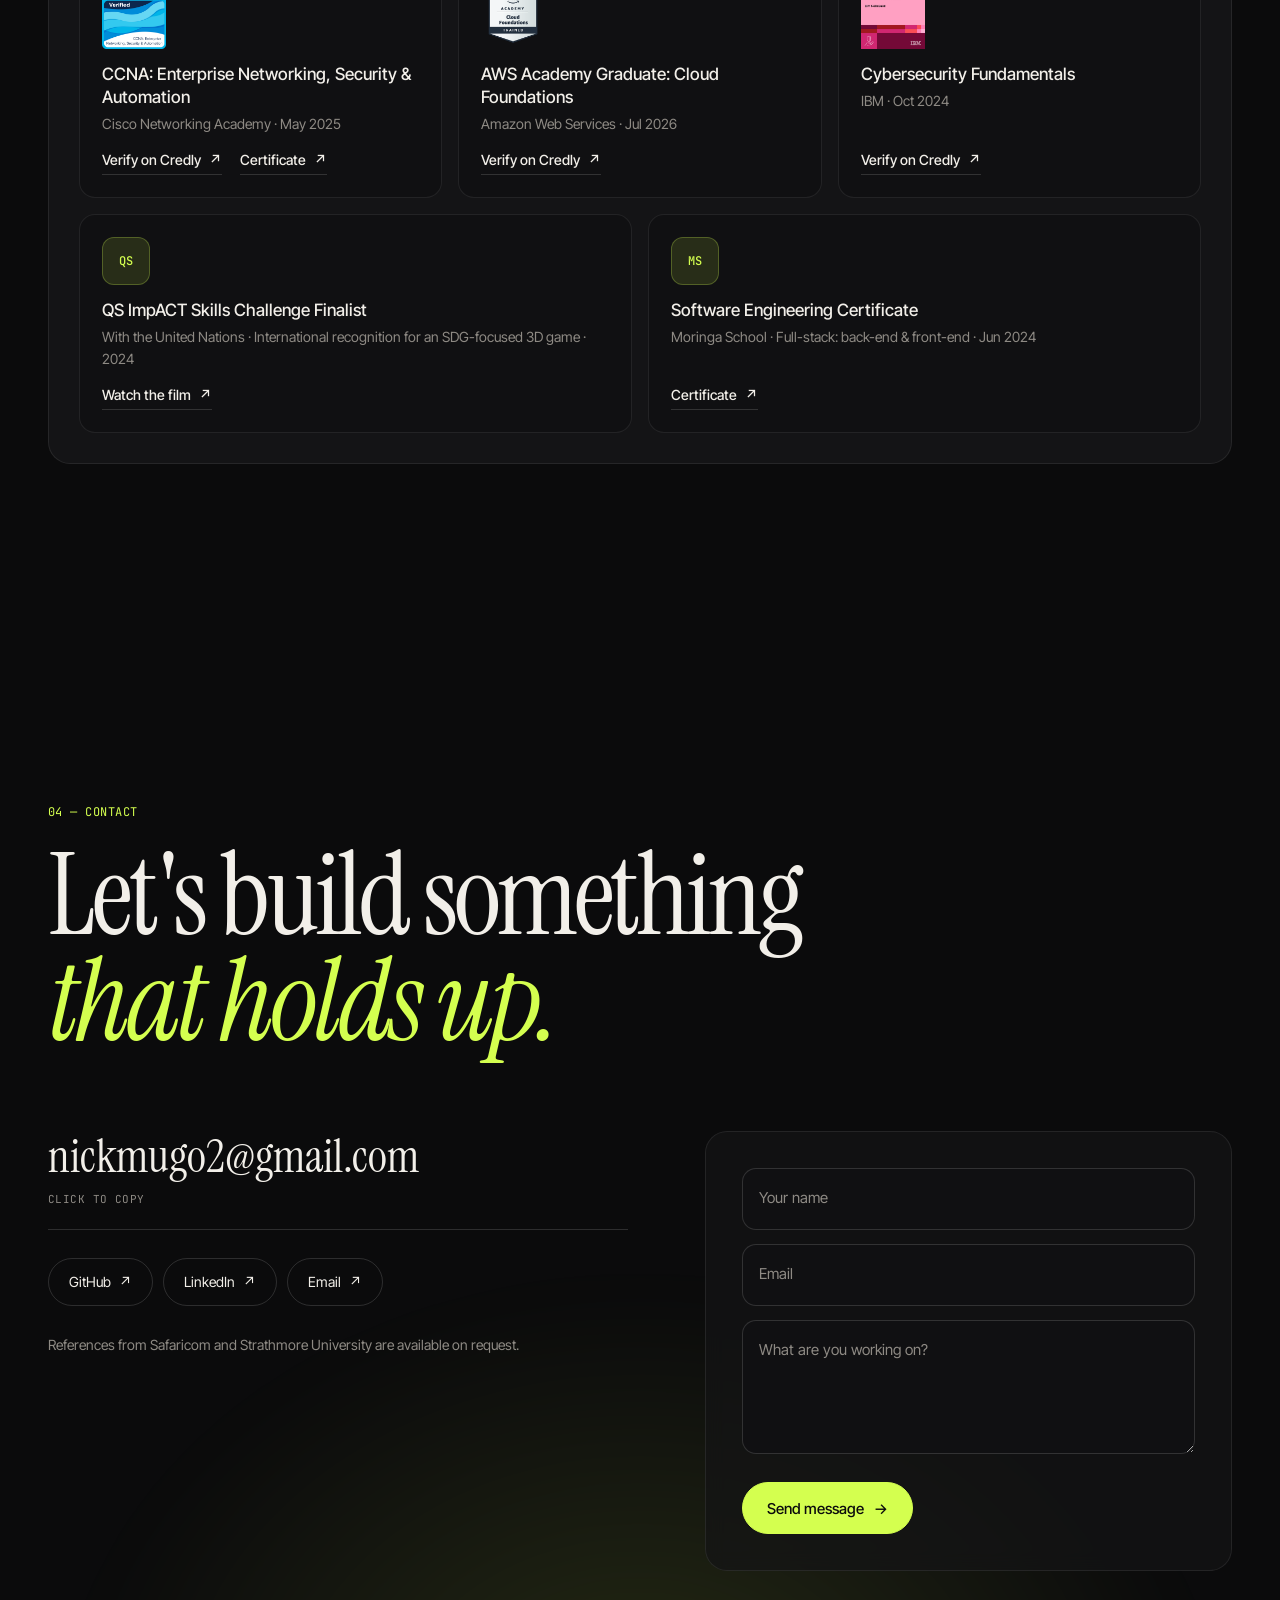
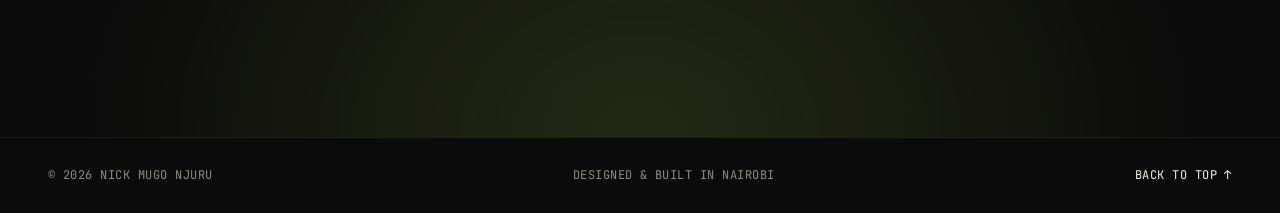
==== commit d2a03a42: "Show marathon photo uncropped at full width Co-Authored-By: Claude Opus 5.5 <noreply@anthropic.com>" ====
--- a/index.html
+++ b/index.html
@@ -395,7 +395,7 @@
           <p class="lead muted">Away from the keyboard, I run. Distance running teaches the same thing production systems do: pacing beats sprinting.</p>
         </div>
         <figure class="about__photo reveal">
-          <img src="assets/marathon.jpg" alt="Nick Mugo running in the Standard Chartered Marathon, wearing bib 40141" width="720" height="900" loading="lazy" />
+          <img src="assets/marathon.jpg" alt="Nick Mugo running in the Standard Chartered Marathon, wearing bib 40141" width="1600" height="1066" loading="lazy" />
           <figcaption class="mono">Standard Chartered Marathon · Bib 40141</figcaption>
         </figure>
         </div>
--- a/styles.css
+++ b/styles.css
@@ -360,10 +360,10 @@
 
 /* ---------- About ---------- */
 .about { display: grid; grid-template-columns: 1fr; gap: clamp(48px, 6vw, 80px); }
-.about__top { display: grid; grid-template-columns: 1.35fr 1fr; gap: clamp(32px, 6vw, 96px); align-items: center; }
+.about__top { display: grid; grid-template-columns: 1fr; gap: clamp(40px, 5vw, 64px); }
 .about__intro { max-width: 760px; }
 .about__photo { margin: 0; position: relative; }
-.about__photo img { width: 100%; aspect-ratio: 4 / 5; object-fit: cover; border-radius: var(--radius); border: 1px solid var(--line); }
+.about__photo img { width: 100%; height: auto; border-radius: var(--radius); border: 1px solid var(--line); }
 .about__photo figcaption { position: absolute; left: 14px; bottom: 14px; font-size: 10px; text-transform: none; color: var(--text); background: rgba(11,11,12,.7); padding: 6px 10px; border-radius: 8px; border: 1px solid var(--line); backdrop-filter: blur(6px); -webkit-backdrop-filter: blur(6px); }
 .lead { font-size: clamp(18px, 1.5vw, 21px); line-height: 1.6; margin: 28px 0 0; color: #d6d2cb; }
 .lead.muted { color: var(--muted); margin-top: 16px; }
@@ -466,7 +466,6 @@
   .xp__body { padding-left: 0; }
   .about__grid { grid-template-columns: 1fr; }
   .about__top { grid-template-columns: 1fr; }
-  .about__photo { max-width: 420px; }
   .awards { grid-template-columns: 1fr; }
   .card--c .card__visual { height: 240px; }
   .play__text { display: none; }
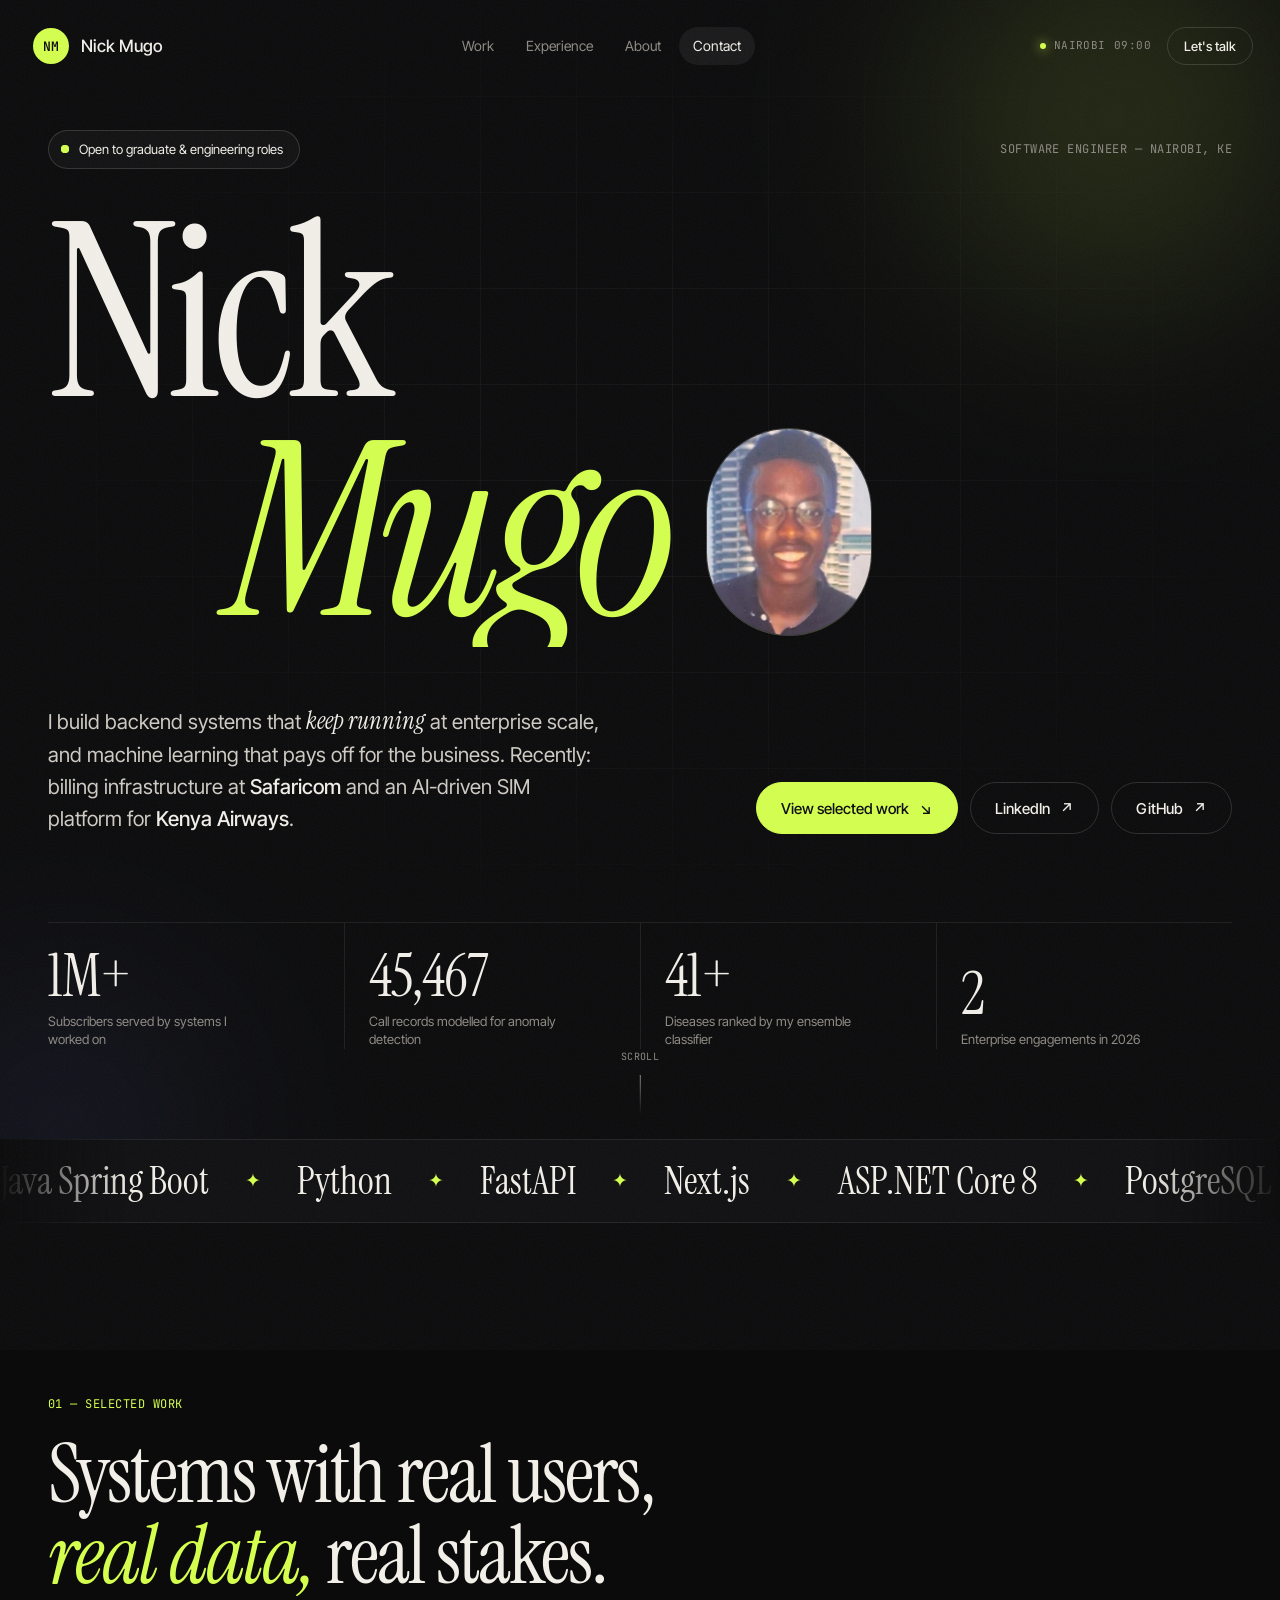
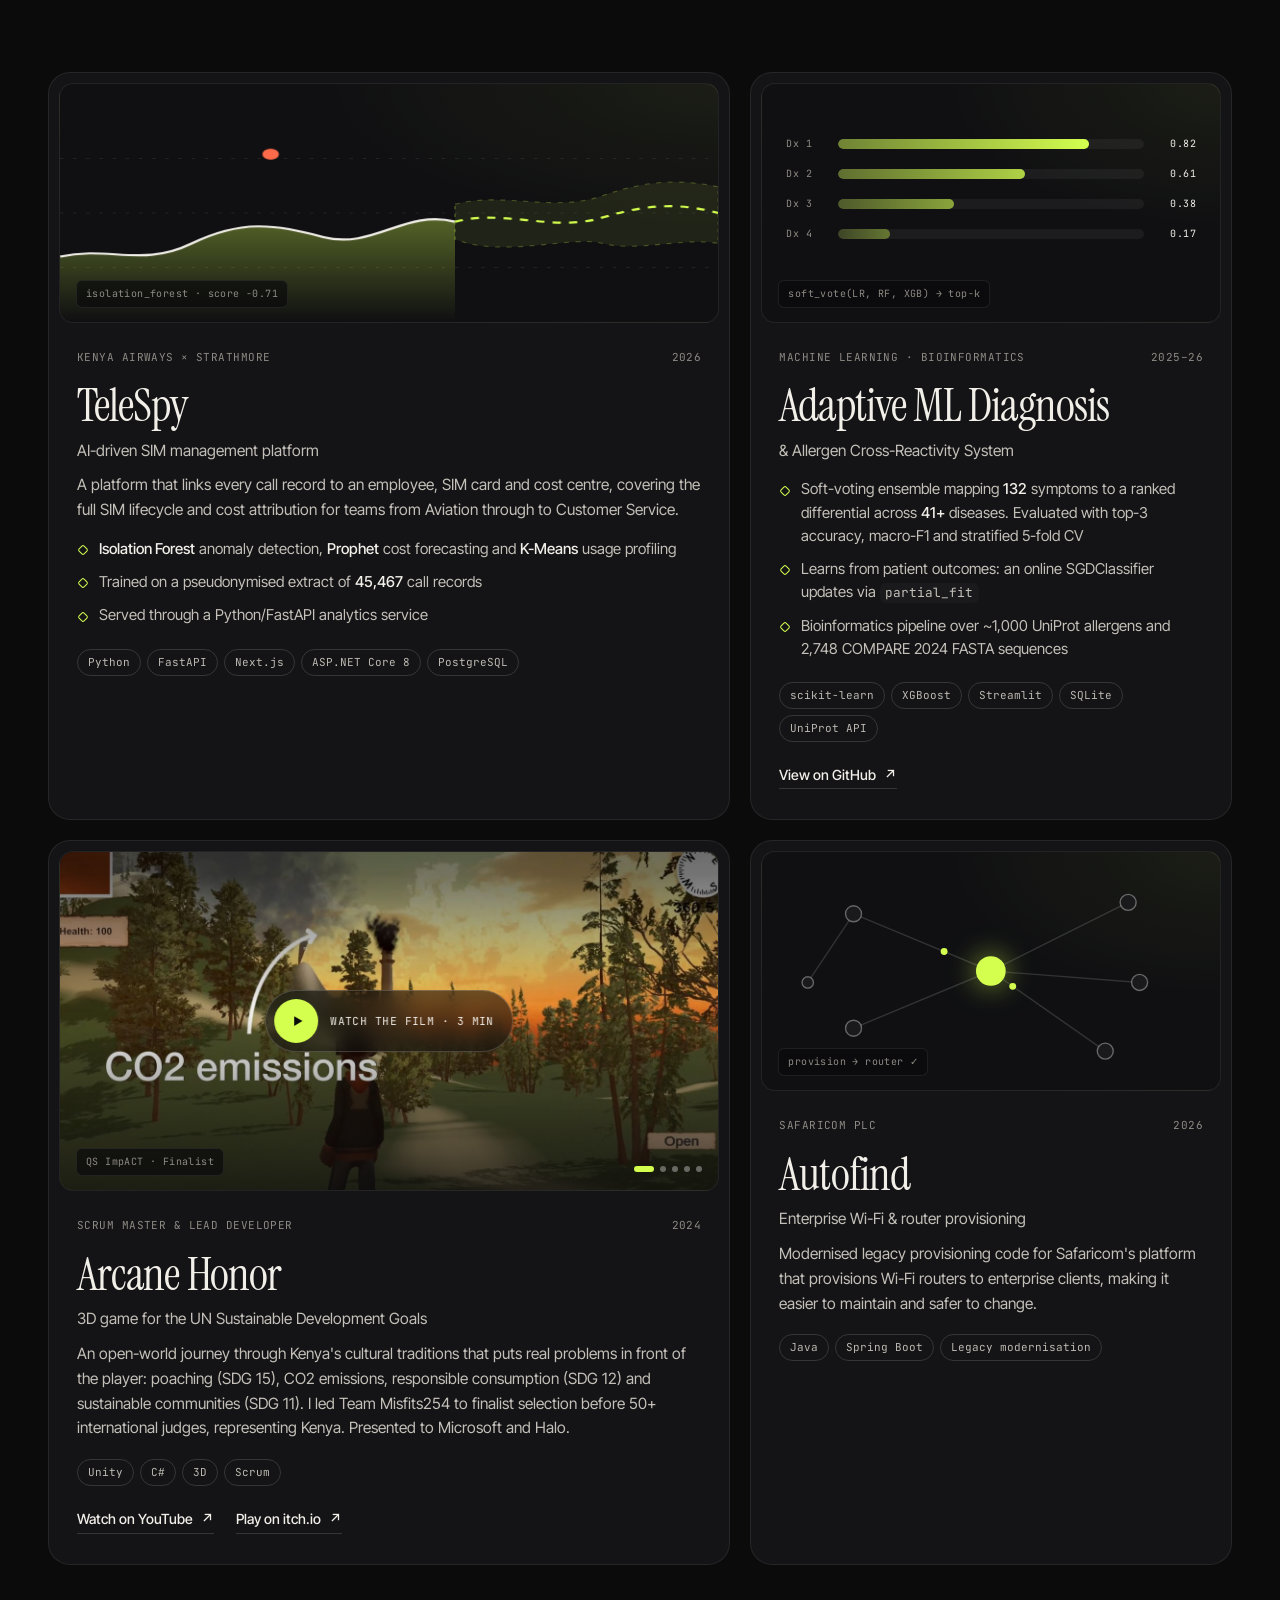
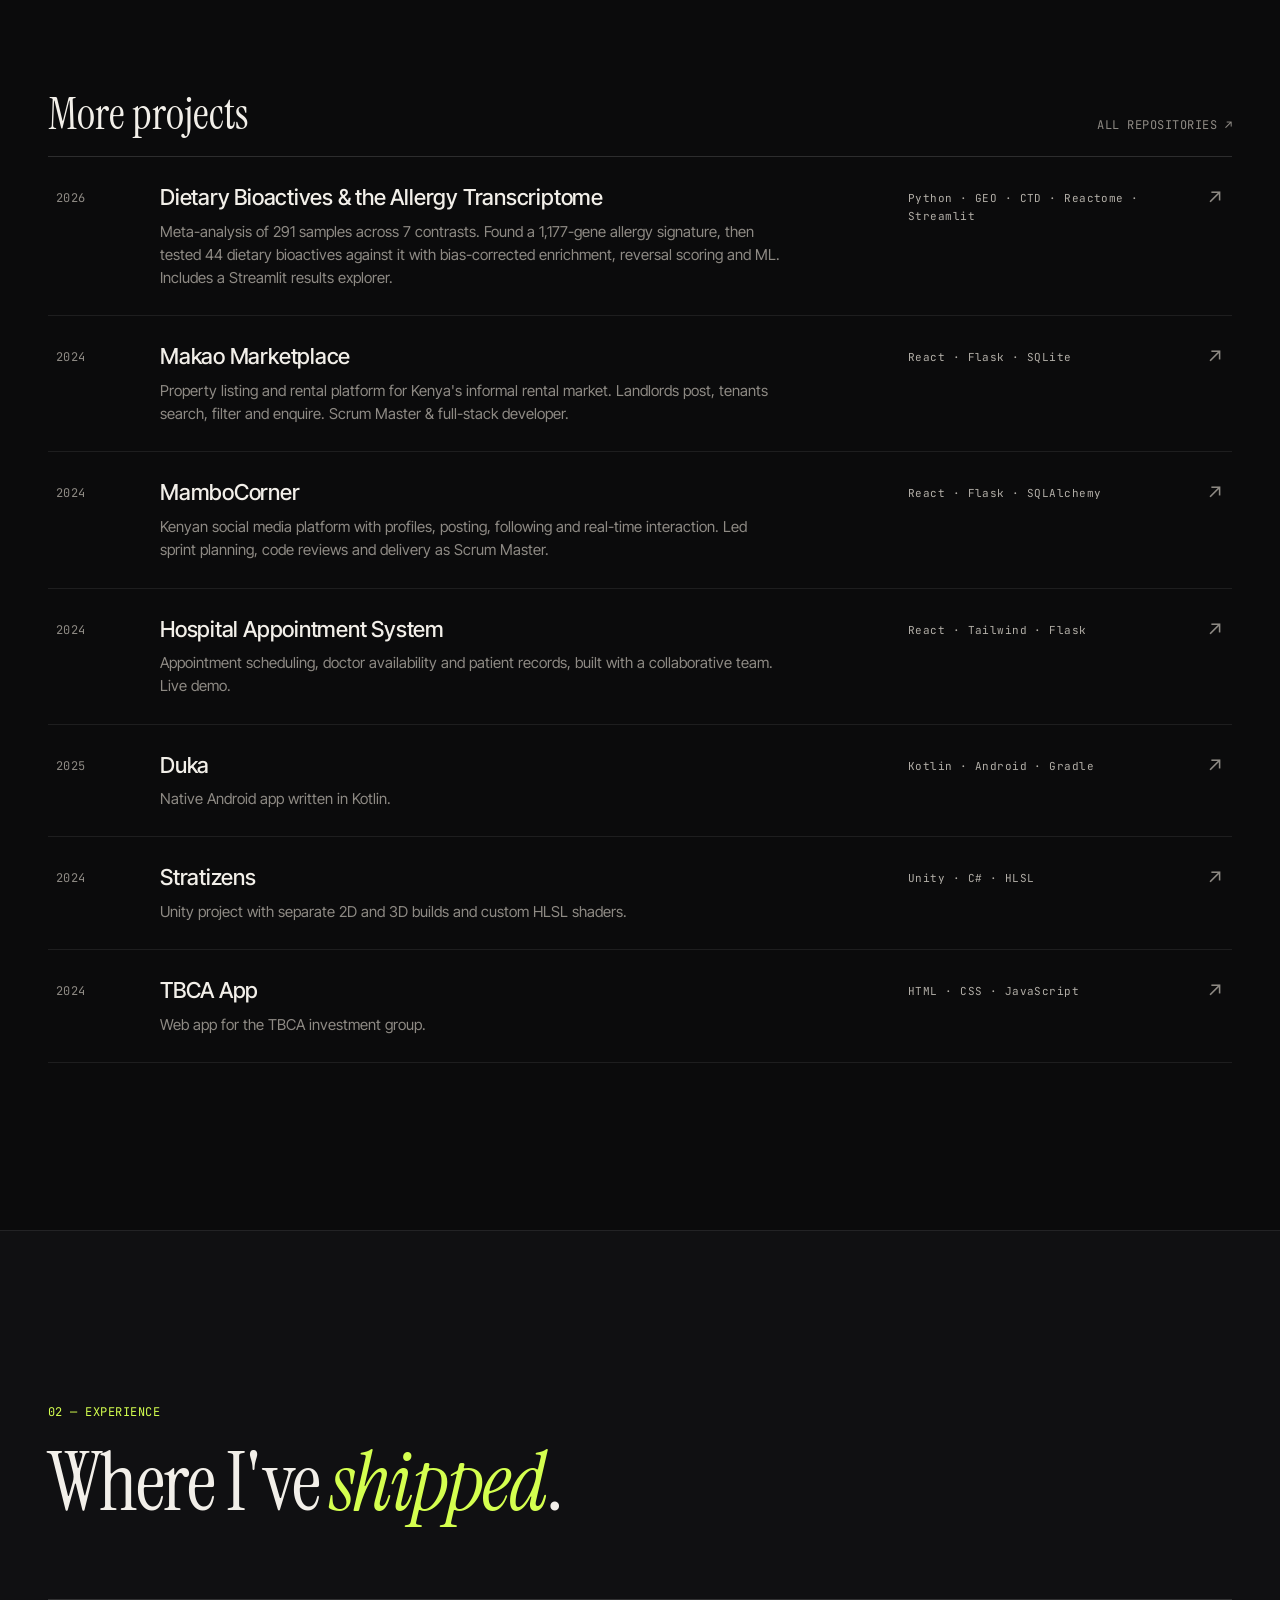
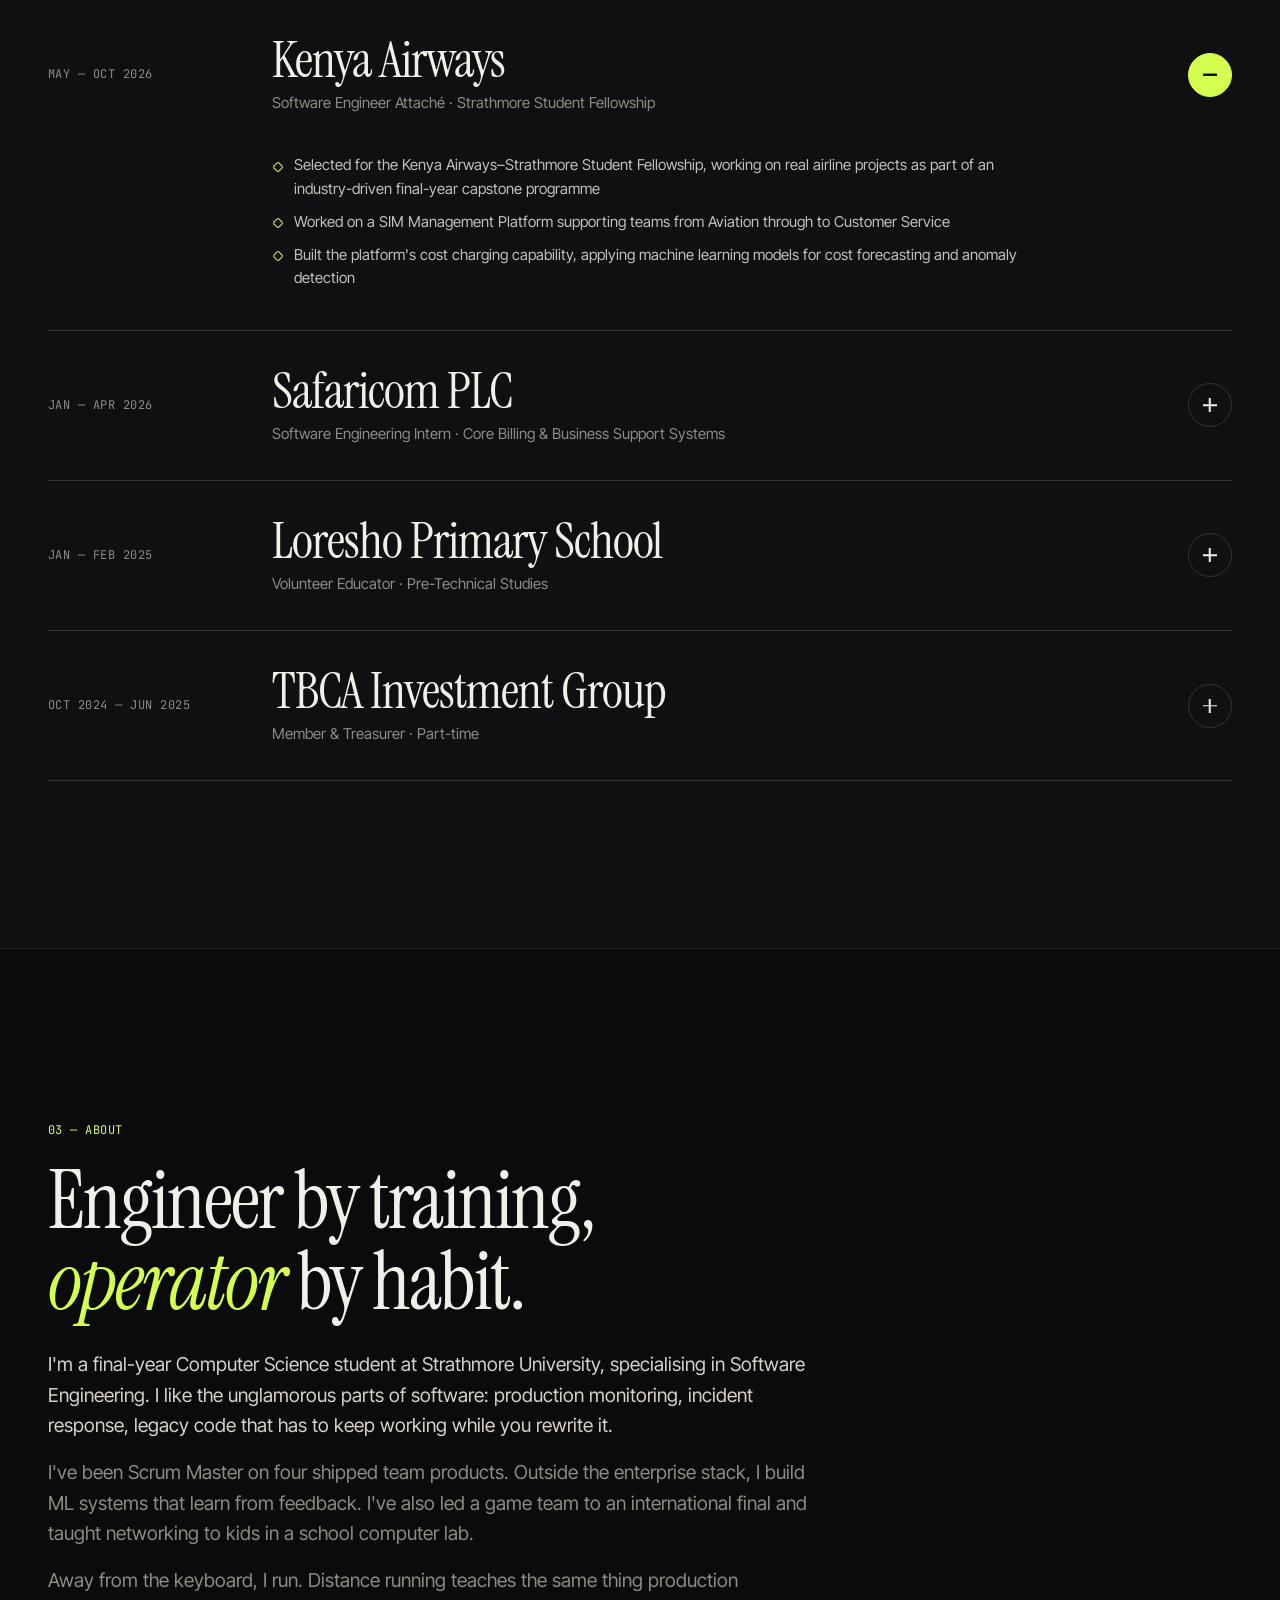
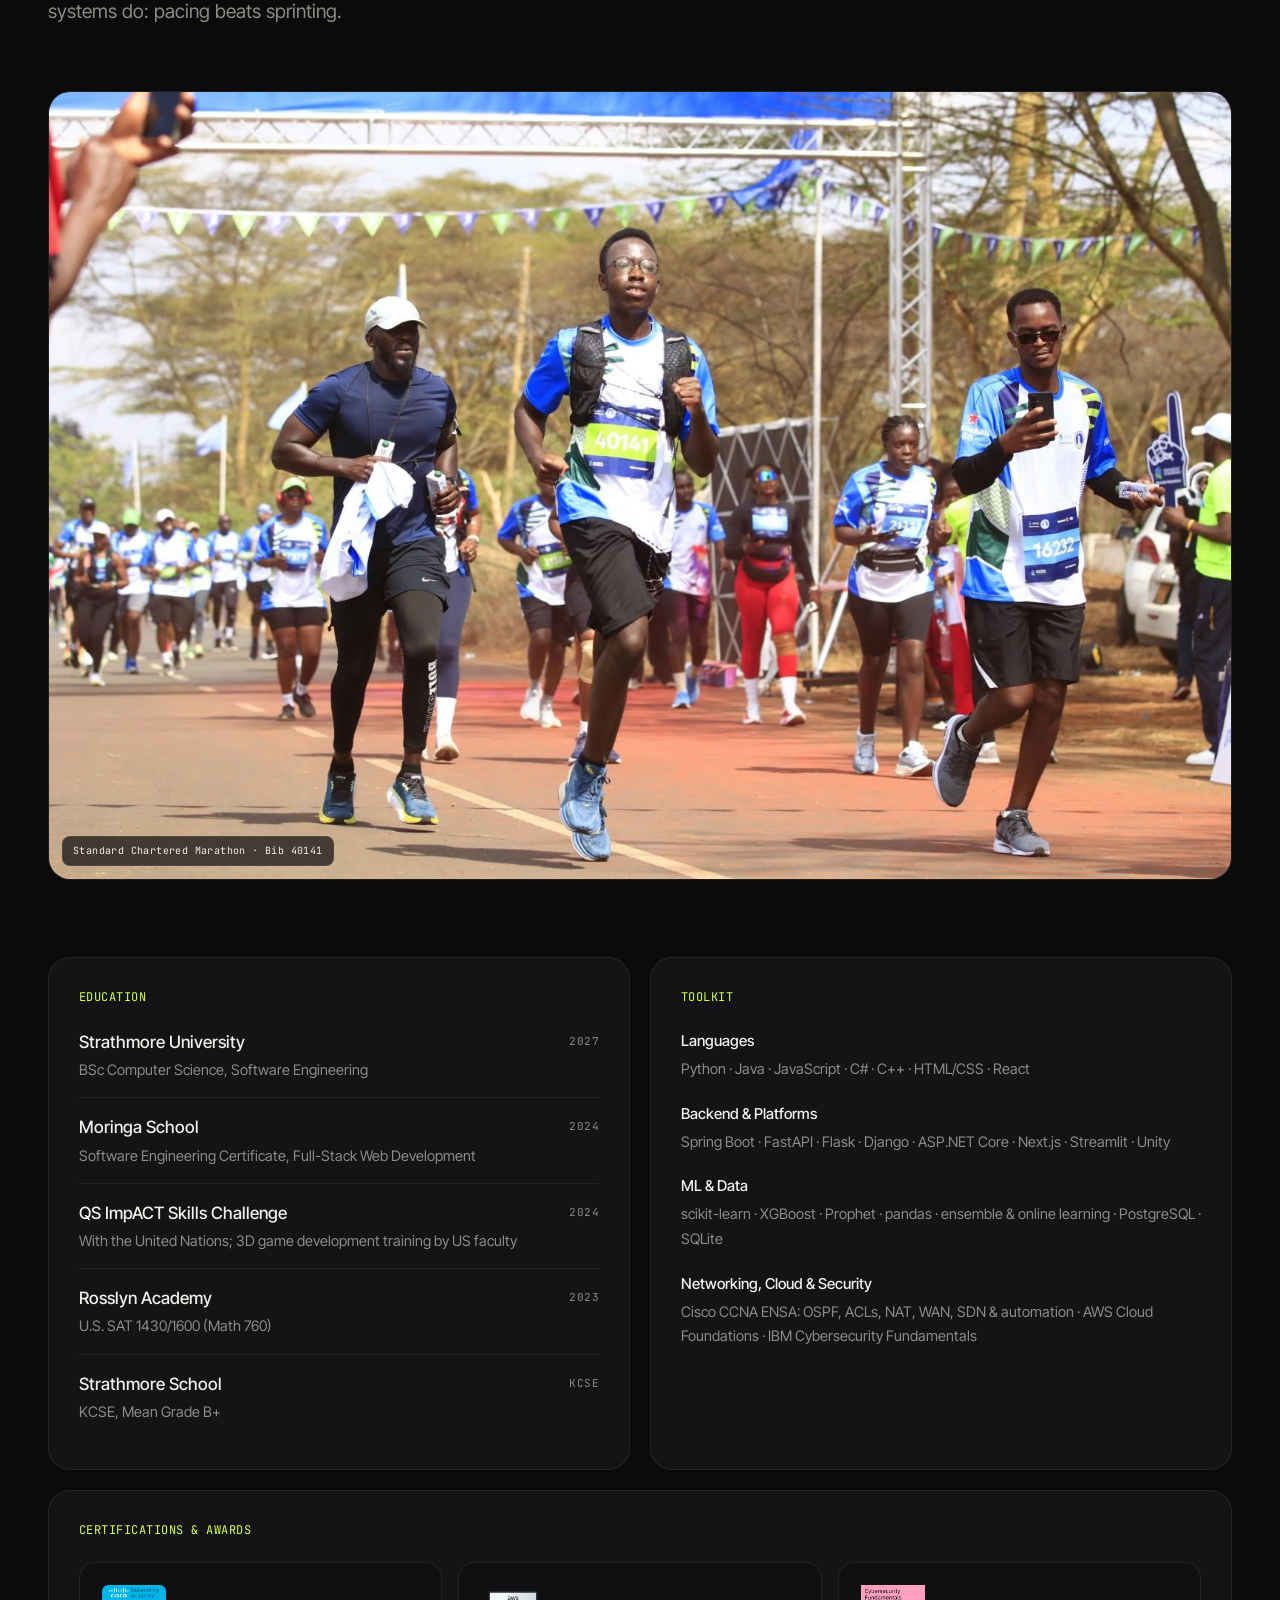
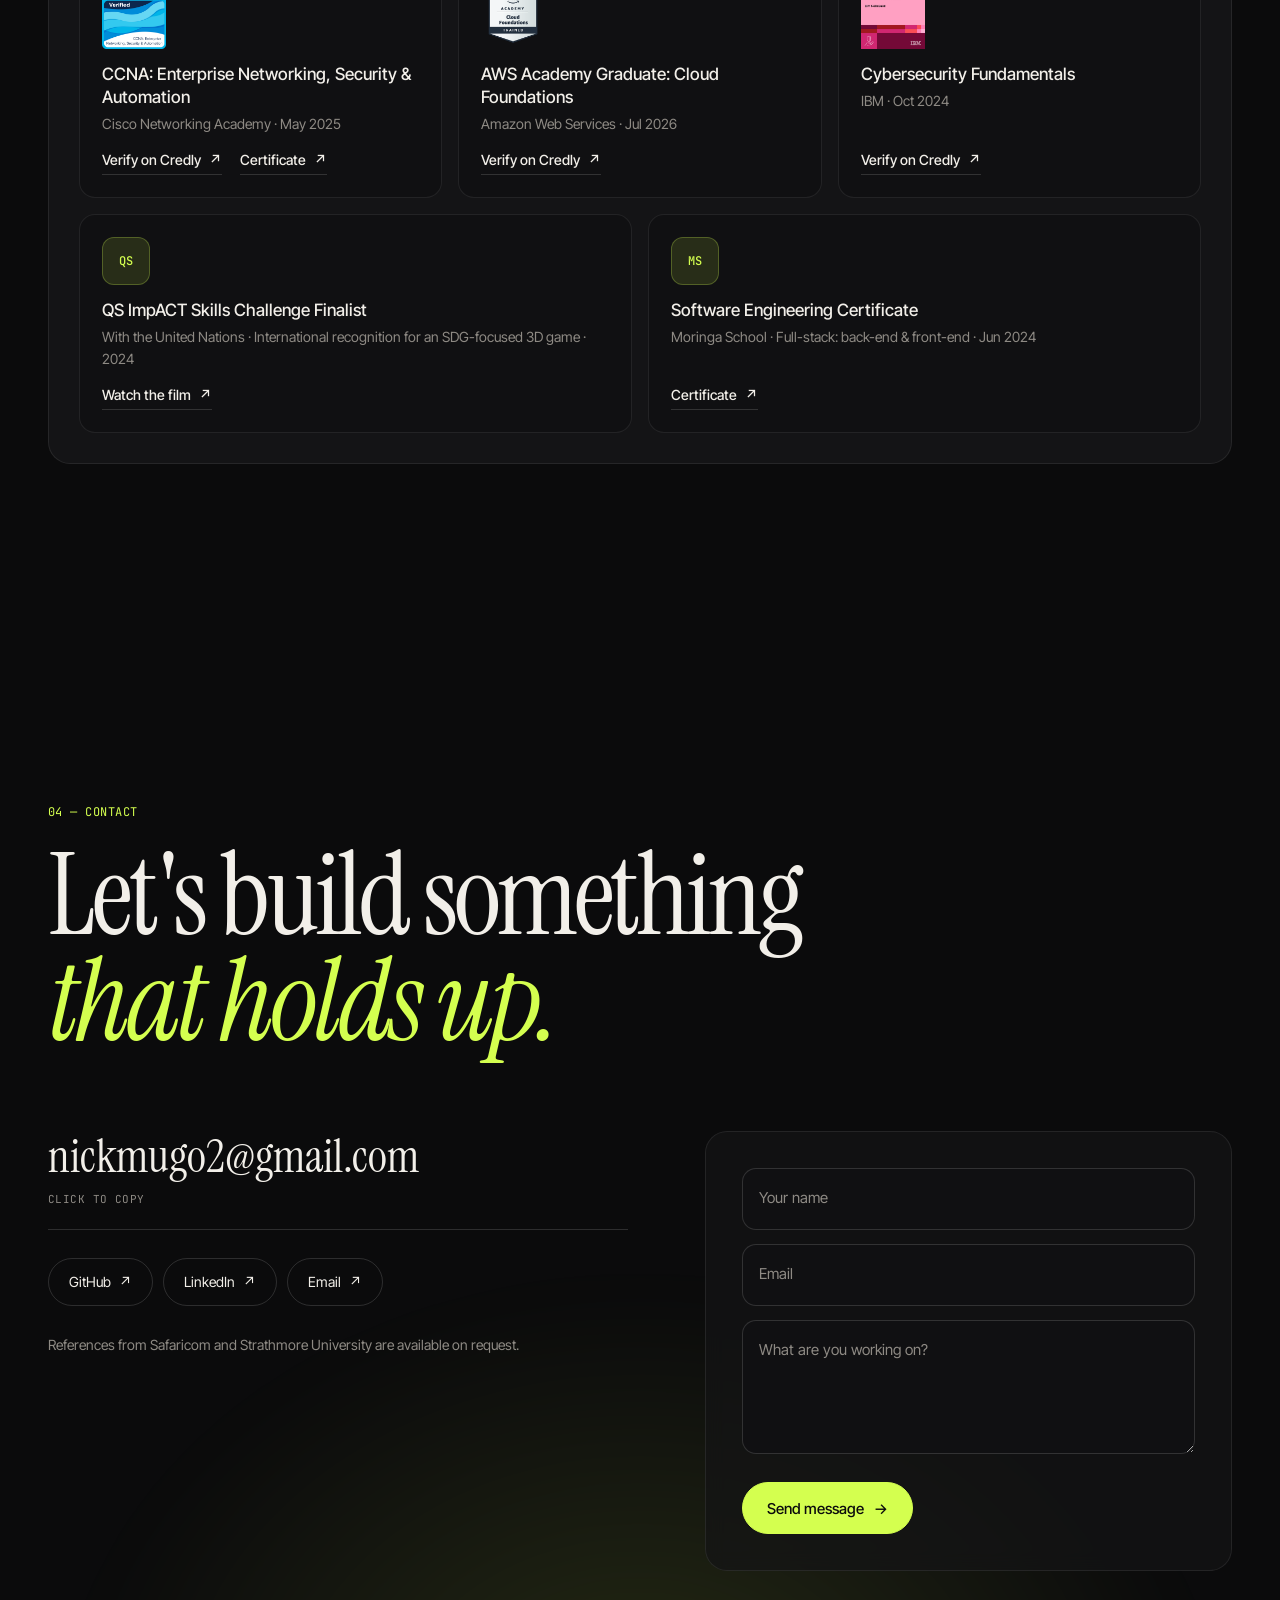
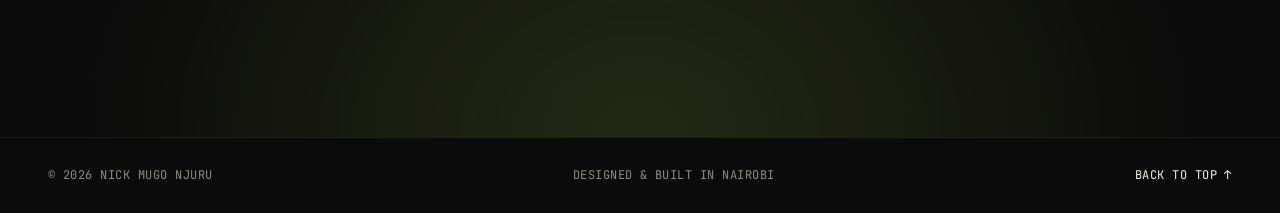
==== commit 24ab836e: "Bust caches: rename marathon photo, version CSS/JS, revalidate assets Co-Authored-By: Claude Opus 5." ====
--- a/index.html
+++ b/index.html
@@ -14,7 +14,7 @@
   <link rel="preconnect" href="https://fonts.googleapis.com" />
   <link rel="preconnect" href="https://fonts.gstatic.com" crossorigin />
   <link href="https://fonts.googleapis.com/css2?family=Instrument+Serif:ital@0;1&family=Inter+Tight:wght@300;400;500;600&family=JetBrains+Mono:wght@400;500&display=swap" rel="stylesheet" />
-  <link rel="stylesheet" href="styles.css" />
+  <link rel="stylesheet" href="styles.css?v=3" />
   <script type="application/ld+json">
   {
     "@context": "https://schema.org",
@@ -395,7 +395,7 @@
           <p class="lead muted">Away from the keyboard, I run. Distance running teaches the same thing production systems do: pacing beats sprinting.</p>
         </div>
         <figure class="about__photo reveal">
-          <img src="assets/marathon.jpg" alt="Nick Mugo running in the Standard Chartered Marathon, wearing bib 40141" width="1600" height="1066" loading="lazy" />
+          <img src="assets/marathon-full.jpg" alt="Nick Mugo running in the Standard Chartered Marathon, wearing bib 40141" width="1600" height="1066" loading="lazy" />
           <figcaption class="mono">Standard Chartered Marathon · Bib 40141</figcaption>
         </figure>
         </div>
@@ -523,6 +523,6 @@
     </div>
   </footer>
 
-  <script src="main.js" defer></script>
+  <script src="main.js?v=3" defer></script>
 </body>
 </html>
